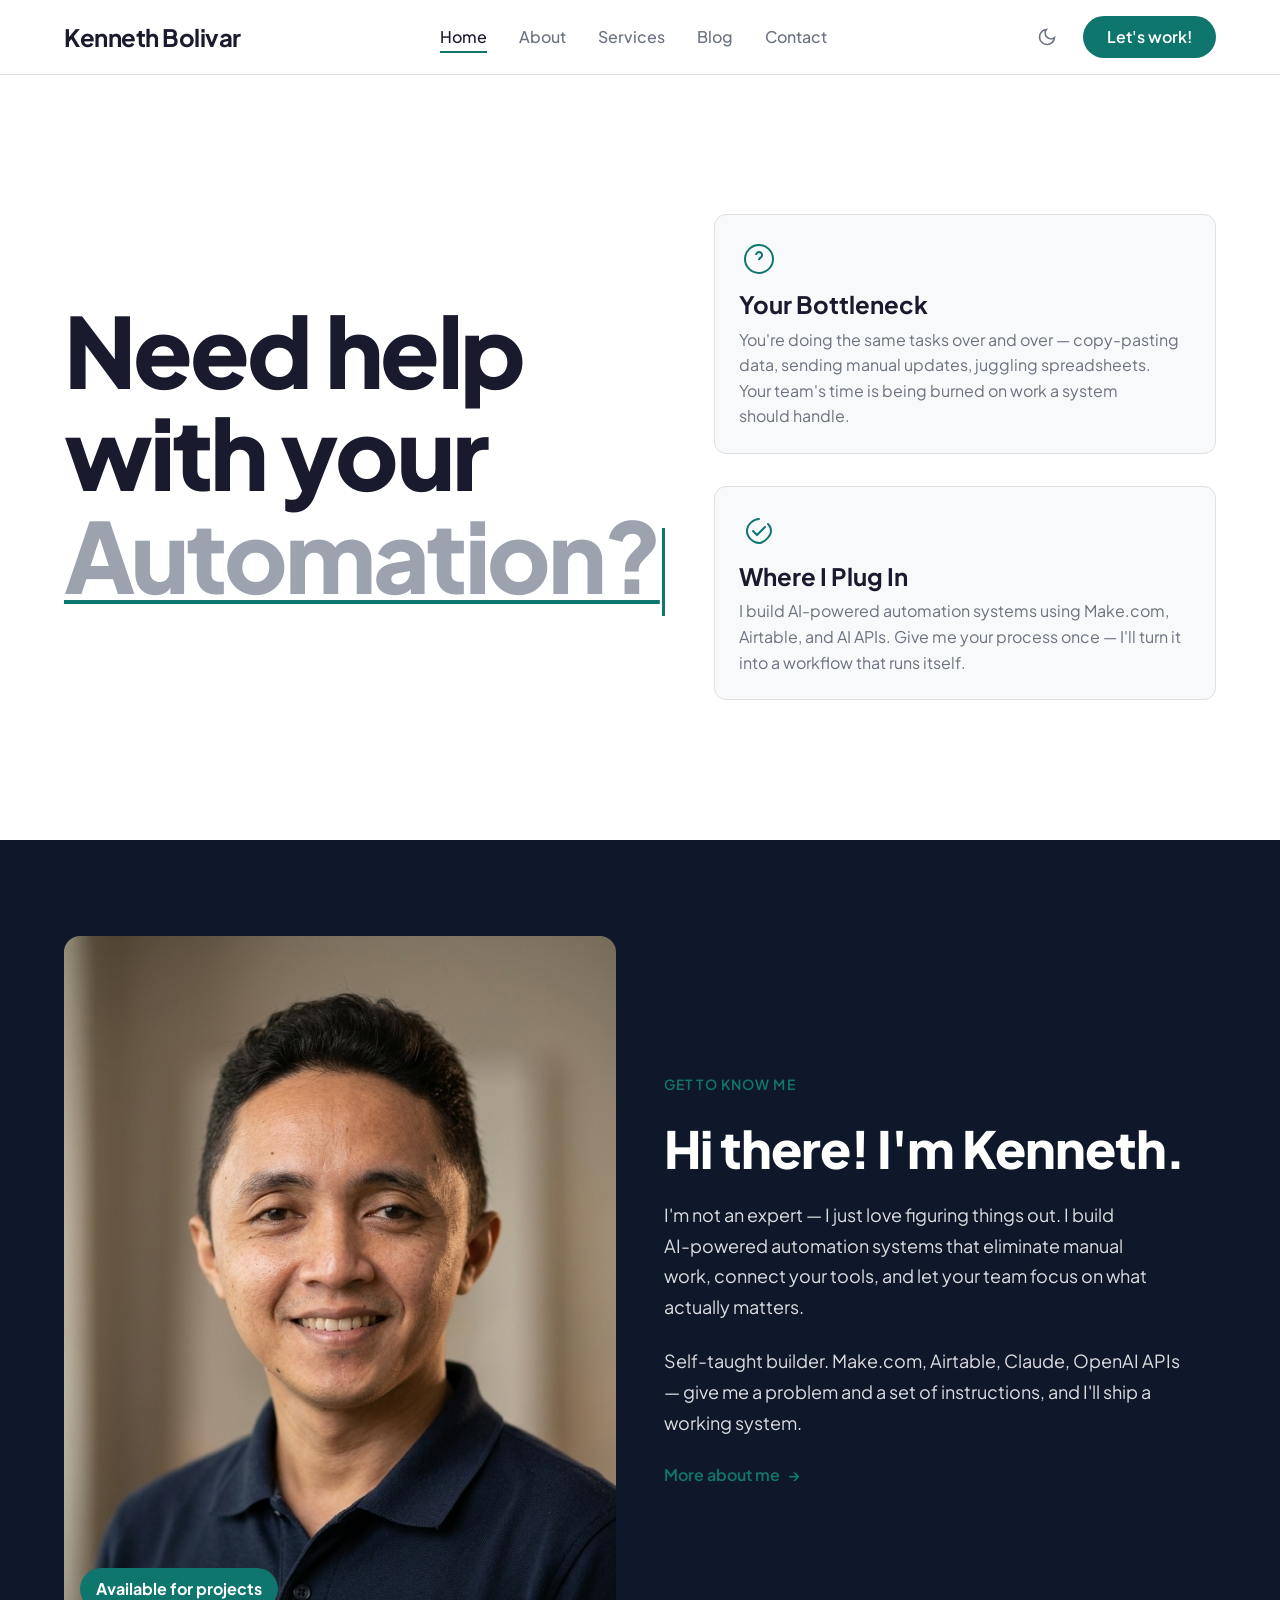
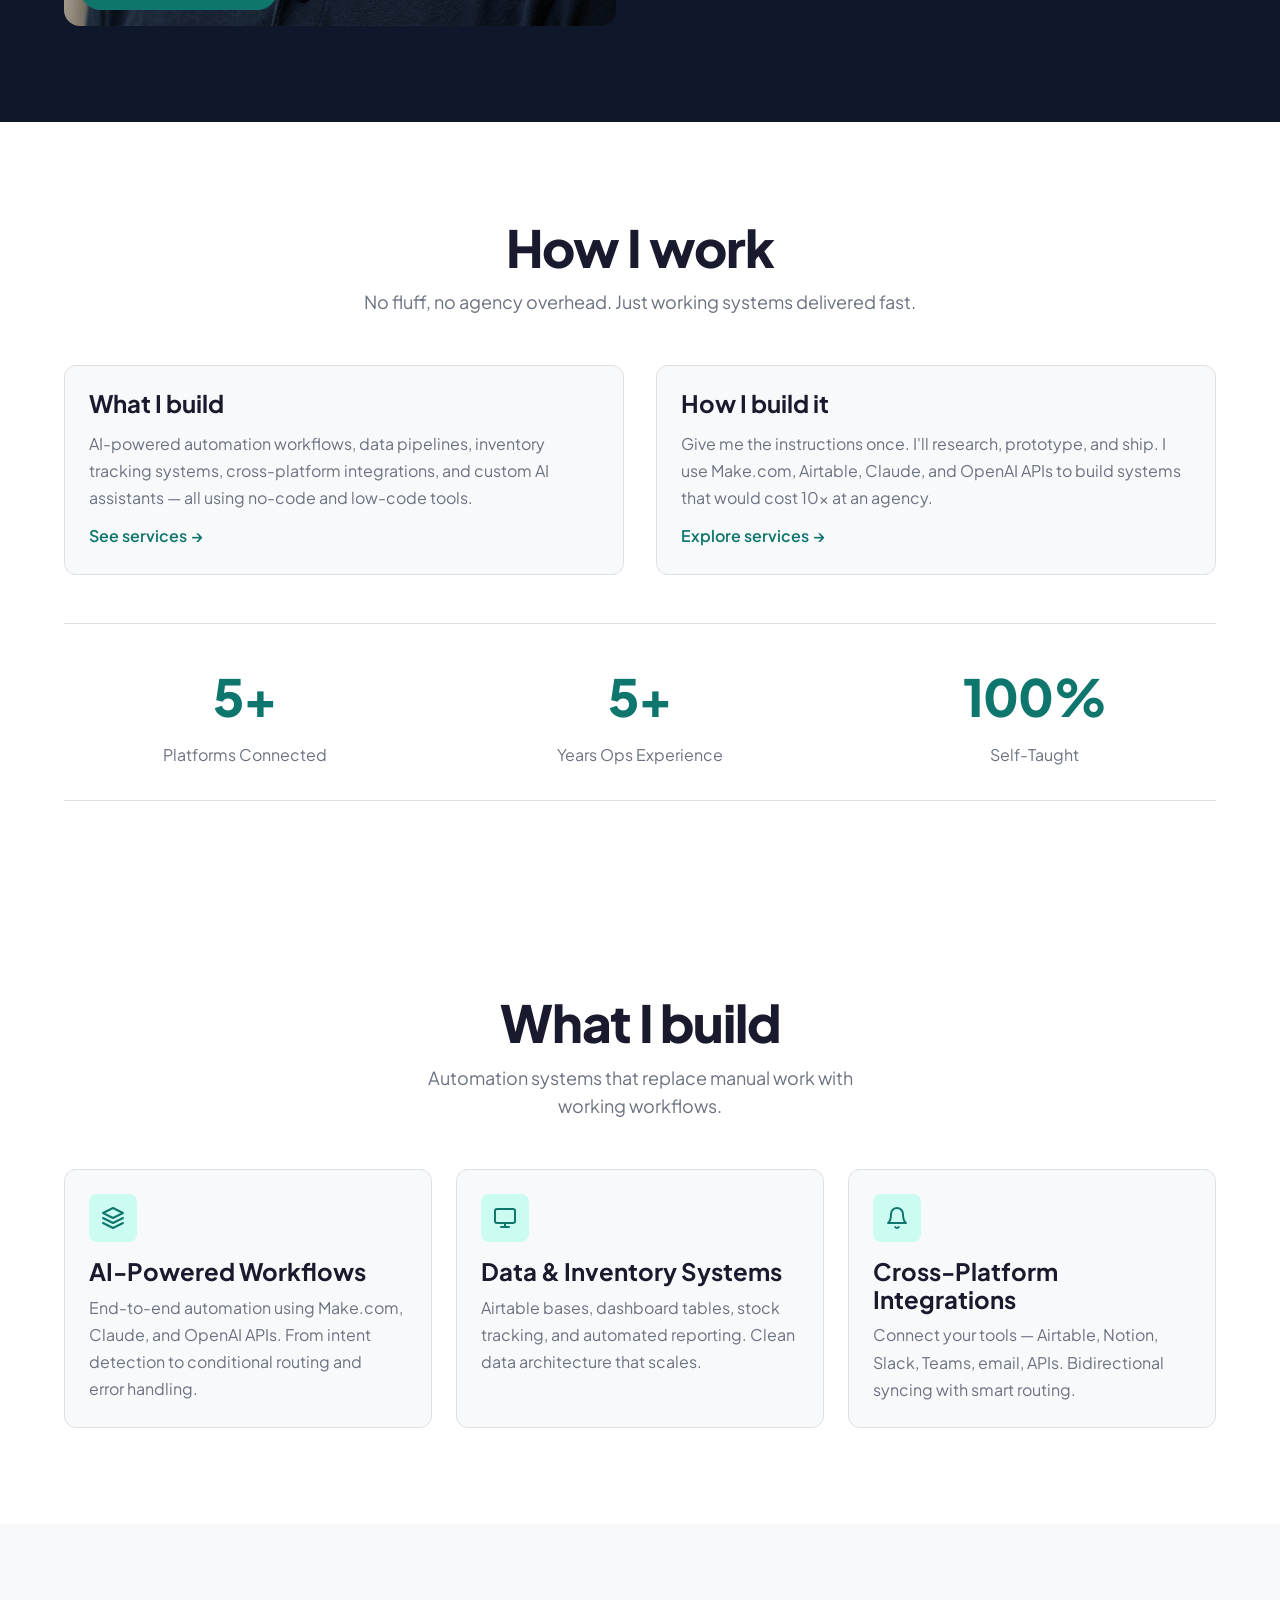
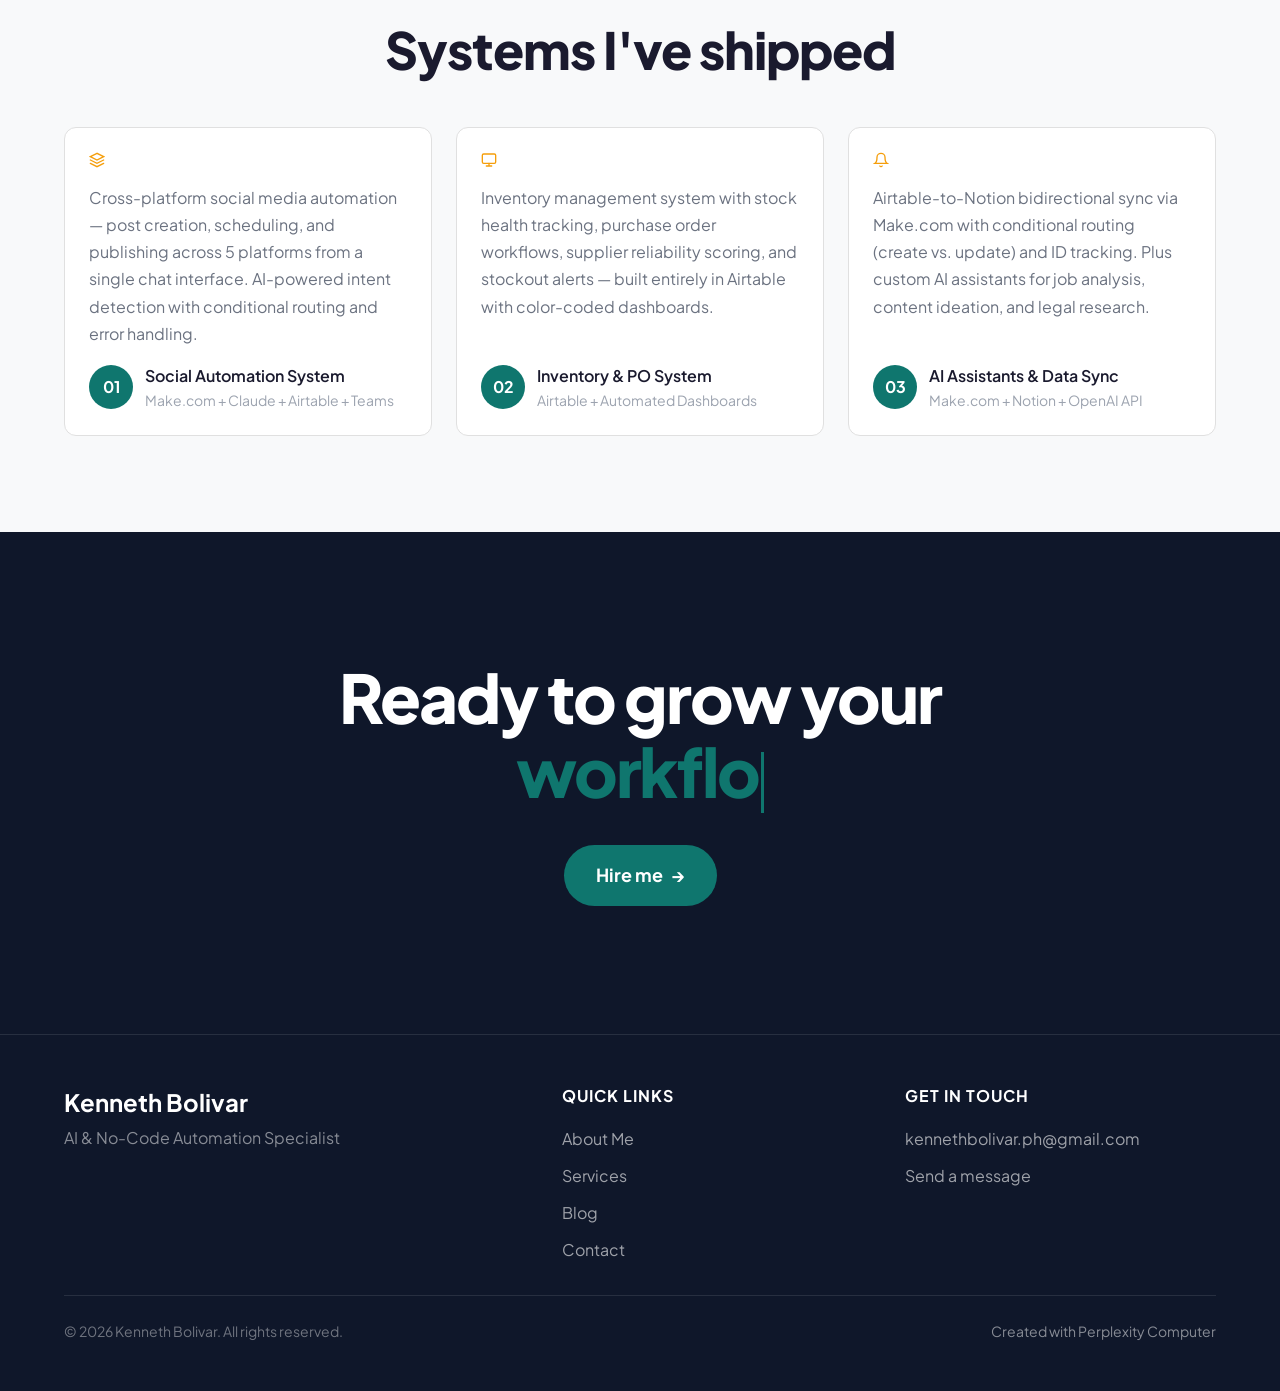
==== index.html @ 25c9d324 "Remove KB logo SVG from navigation" ====
<!DOCTYPE html>
<html lang="en">
<head>
<!--
   ______                            __
  / ____/___  ____ ___  ____  __  __/ /____  _____
 / /   / __ \/ __ `__ \/ __ \/ / / / __/ _ \/ ___/
/ /___/ /_/ / / / / / / /_/ / /_/ / /_/  __/ /
\____/\____/_/ /_/ /_/ .___/\__,_/\__/\___/_/
                    /_/
        Created with Perplexity Computer
        https://www.perplexity.ai/computer
-->
<meta name="generator" content="Perplexity Computer">
<meta name="author" content="Perplexity Computer">
<meta property="og:see_also" content="https://www.perplexity.ai/computer">
<link rel="author" href="https://www.perplexity.ai/computer">

<meta charset="UTF-8">
<meta name="viewport" content="width=device-width, initial-scale=1.0">
<title>Kenneth Bolivar — AI &amp; No-Code Automation Specialist</title>
<meta name="description" content="Kenneth Bolivar builds AI-powered automation systems using Make.com, Airtable, and AI APIs. Streamline operations, eliminate manual work, and scale smarter.">
<meta property="og:title" content="Kenneth Bolivar — AI & No-Code Automation Specialist">
<meta property="og:description" content="AI-powered workflows, no-code automation, and data systems that actually work.">

<link href="https://fonts.googleapis.com/css2?family=Plus+Jakarta+Sans:wght@300;400;500;600;700;800&display=swap" rel="stylesheet">
<link rel="stylesheet" href="./base.css">
<link rel="stylesheet" href="./style.css">

<script type="application/ld+json">
{
  "@context": "https://schema.org",
  "@type": "Person",
  "name": "Kenneth Bolivar",
  "jobTitle": "AI & No-Code Automation Specialist",
  "url": "https://kennethbolivar.cv",
  "email": "kennethbolivar.ph@gmail.com",
  "telephone": "+63-926-686-3613",
  "address": {
    "@type": "PostalAddress",
    "addressLocality": "Quezon City",
    "addressCountry": "PH"
  },
  "knowsAbout": ["Make.com", "Airtable", "AI Automation", "No-Code Automation", "OpenAI API", "Claude API", "Workflow Automation", "Data Systems"],
  "description": "Self-taught AI automation builder specializing in Make.com, Airtable, and AI API integrations. Builds production-ready workflow automation systems for businesses.",
  "sameAs": [
    "https://github.com/kennethbolivarph-stack"
  ]
}
</script>
</head>
<body>

<!-- ===== NAVIGATION ===== -->
<nav class="nav" id="nav">
  <div class="nav__inner">
    <a href="./index.html" class="nav__logo">
      <span class="nav__logo-text">Kenneth Bolivar</span>
    </a>
    <ul class="nav__links">
      <li><a href="./index.html" class="nav__link nav__link--active">Home</a></li>
      <li><a href="./about.html" class="nav__link">About</a></li>
      <li><a href="./services.html" class="nav__link">Services</a></li>
      <li><a href="./blog.html" class="nav__link">Blog</a></li>
      <li><a href="./contact.html" class="nav__link">Contact</a></li>
    </ul>
    <div class="nav__actions">
      <button class="theme-toggle" data-theme-toggle aria-label="Toggle dark mode">
        <svg width="20" height="20" viewBox="0 0 24 24" fill="none" stroke="currentColor" stroke-width="2"><path d="M21 12.79A9 9 0 1 1 11.21 3 7 7 0 0 0 21 12.79z"/></svg>
      </button>
      <a href="./contact.html" class="nav__cta">Let's work!</a>
    </div>
    <button class="nav__hamburger" id="hamburger" aria-label="Open menu">
      <span></span><span></span><span></span>
    </button>
  </div>
</nav>

<!-- Mobile Menu -->
<div class="nav__mobile-menu" id="mobileMenu">
  <a href="./index.html" onclick="closeMobile()">Home</a>
  <a href="./about.html" onclick="closeMobile()">About</a>
  <a href="./services.html" onclick="closeMobile()">Services</a>
  <a href="./blog.html" onclick="closeMobile()">Blog</a>
  <a href="./contact.html" onclick="closeMobile()">Contact</a>
  <a href="./contact.html" class="nav__cta" style="margin-top:1rem" onclick="closeMobile()">Let's work!</a>
</div>

<!-- ===== HERO ===== -->
<section class="hero">
  <div class="container">
    <div class="hero__grid">
      <div>
        <h1 class="hero__heading">
          <span class="sr-only">Kenneth Bolivar — AI & No-Code Automation Specialist</span>
          Need help with your
          <br>
          <span class="hero__typed-word" id="typedWord"></span><span class="hero__cursor"></span>
        </h1>
      </div>
      <div class="hero__right">
        <div class="hero__card">
          <svg class="hero__card-icon" viewBox="0 0 40 40" fill="none" stroke="currentColor" stroke-width="2">
            <circle cx="20" cy="20" r="14"/>
            <path d="M17 16a3 3 0 115.2 2.1c-.8.6-2.2 1.2-2.2 2.9M20 26h.01"/>
          </svg>
          <h3>Your Bottleneck</h3>
          <p>You're doing the same tasks over and over — copy-pasting data, sending manual updates, juggling spreadsheets. Your team's time is being burned on work a system should handle.</p>
        </div>
        <div class="hero__card">
          <svg class="hero__card-icon" viewBox="0 0 40 40" fill="none" stroke="currentColor" stroke-width="2">
            <path d="M20 8c-5 0-12 5-12 12s7 12 12 12 12-7 12-12c0-3-1-5-3-7" stroke-linecap="round"/>
            <path d="M14 20l4 4 8-8" stroke-linecap="round" stroke-linejoin="round"/>
          </svg>
          <h3>Where I Plug In</h3>
          <p>I build AI-powered automation systems using Make.com, Airtable, and AI APIs. Give me your process once — I'll turn it into a workflow that runs itself.</p>
        </div>
      </div>
    </div>
  </div>
</section>

<!-- ===== ABOUT INTRO ===== -->
<section class="about-intro">
  <div class="container">
    <div class="about-intro__grid">
      <div class="about-intro__image-wrapper">
        <img src="./assets/profile.jpg" alt="Kenneth Bolivar — AI Automation Specialist" class="about-intro__image" loading="lazy">
        <span class="about-intro__badge">Available for projects</span>
      </div>
      <div class="about-intro__content">
        <span class="about-intro__label">Get to know me</span>
        <h2 class="about-intro__heading">Hi there! I'm Kenneth.</h2>
        <p class="about-intro__text">
          I'm not an expert — I just love figuring things out. I build AI-powered automation systems that eliminate manual work, connect your tools, and let your team focus on what actually matters.
        </p>
        <p class="about-intro__text">
          Self-taught builder. Make.com, Airtable, Claude, OpenAI APIs — give me a problem and a set of instructions, and I'll ship a working system.
        </p>
        <a href="./about.html" class="about-intro__link">
          More about me <span aria-hidden="true">→</span>
        </a>
      </div>
    </div>
  </div>
</section>

<!-- ===== STATS ===== -->
<section class="stats">
  <div class="container">
    <div class="stats__header fade-in">
      <h2 class="stats__heading">How I work</h2>
      <p class="stats__subtext">No fluff, no agency overhead. Just working systems delivered fast.</p>
    </div>

    <div class="stats__grid fade-in">
      <div class="stats__info-card">
        <h3>What I build</h3>
        <p>AI-powered automation workflows, data pipelines, inventory tracking systems, cross-platform integrations, and custom AI assistants — all using no-code and low-code tools.</p>
        <a href="./services.html">See services <span aria-hidden="true">→</span></a>
      </div>
      <div class="stats__info-card">
        <h3>How I build it</h3>
        <p>Give me the instructions once. I'll research, prototype, and ship. I use Make.com, Airtable, Claude, and OpenAI APIs to build systems that would cost 10x at an agency.</p>
        <a href="./services.html">Explore services <span aria-hidden="true">→</span></a>
      </div>
    </div>

    <div class="stats__counters fade-in">
      <div>
        <div class="stats__counter-number" data-count="5" data-suffix="+">0</div>
        <div class="stats__counter-label">Platforms Connected</div>
      </div>
      <div>
        <div class="stats__counter-number" data-count="5" data-suffix="+">0</div>
        <div class="stats__counter-label">Years Ops Experience</div>
      </div>
      <div>
        <div class="stats__counter-number" data-count="100" data-suffix="%">0</div>
        <div class="stats__counter-label">Self-Taught</div>
      </div>
    </div>
  </div>
</section>

<!-- ===== SERVICES PREVIEW ===== -->
<section class="services-preview">
  <div class="container">
    <h2 class="services-preview__heading fade-in">What I build</h2>
    <p class="services-preview__subtext fade-in">Automation systems that replace manual work with working workflows.</p>
    <div class="services-preview__grid">
      <div class="service-card fade-in">
        <div class="service-card__icon">
          <svg width="24" height="24" viewBox="0 0 24 24" fill="none" stroke="currentColor" stroke-width="2" stroke-linecap="round" stroke-linejoin="round"><path d="M12 2L2 7l10 5 10-5-10-5z"/><path d="M2 17l10 5 10-5"/><path d="M2 12l10 5 10-5"/></svg>
        </div>
        <h3>AI-Powered Workflows</h3>
        <p>End-to-end automation using Make.com, Claude, and OpenAI APIs. From intent detection to conditional routing and error handling.</p>
      </div>
      <div class="service-card fade-in">
        <div class="service-card__icon">
          <svg width="24" height="24" viewBox="0 0 24 24" fill="none" stroke="currentColor" stroke-width="2" stroke-linecap="round" stroke-linejoin="round"><rect x="2" y="3" width="20" height="14" rx="2"/><path d="M8 21h8M12 17v4"/></svg>
        </div>
        <h3>Data &amp; Inventory Systems</h3>
        <p>Airtable bases, dashboard tables, stock tracking, and automated reporting. Clean data architecture that scales.</p>
      </div>
      <div class="service-card fade-in">
        <div class="service-card__icon">
          <svg width="24" height="24" viewBox="0 0 24 24" fill="none" stroke="currentColor" stroke-width="2" stroke-linecap="round" stroke-linejoin="round"><path d="M18 8A6 6 0 006 8c0 7-3 9-3 9h18s-3-2-3-9"/><path d="M13.73 21a2 2 0 01-3.46 0"/></svg>
        </div>
        <h3>Cross-Platform Integrations</h3>
        <p>Connect your tools — Airtable, Notion, Slack, Teams, email, APIs. Bidirectional syncing with smart routing.</p>
      </div>
    </div>
  </div>
</section>

<!-- ===== WHAT I'VE BUILT ===== -->
<section class="testimonials">
  <div class="container">
    <h2 class="testimonials__heading fade-in">Systems I've shipped</h2>
    <div class="testimonials__grid">
      <div class="testimonial-card fade-in">
        <div class="testimonial-card__stars">
          <svg width="16" height="16" viewBox="0 0 24 24" fill="none" stroke="currentColor" stroke-width="2" stroke-linecap="round"><path d="M12 2L2 7l10 5 10-5-10-5z"/><path d="M2 17l10 5 10-5"/><path d="M2 12l10 5 10-5"/></svg>
        </div>
        <p class="testimonial-card__text">Cross-platform social media automation — post creation, scheduling, and publishing across 5 platforms from a single chat interface. AI-powered intent detection with conditional routing and error handling.</p>
        <div class="testimonial-card__author">
          <div class="testimonial-card__avatar" style="background:var(--color-primary);color:#fff">01</div>
          <div>
            <div class="testimonial-card__name">Social Automation System</div>
            <div class="testimonial-card__role">Make.com + Claude + Airtable + Teams</div>
          </div>
        </div>
      </div>
      <div class="testimonial-card fade-in">
        <div class="testimonial-card__stars">
          <svg width="16" height="16" viewBox="0 0 24 24" fill="none" stroke="currentColor" stroke-width="2" stroke-linecap="round"><rect x="2" y="3" width="20" height="14" rx="2"/><path d="M8 21h8M12 17v4"/></svg>
        </div>
        <p class="testimonial-card__text">Inventory management system with stock health tracking, purchase order workflows, supplier reliability scoring, and stockout alerts — built entirely in Airtable with color-coded dashboards.</p>
        <div class="testimonial-card__author">
          <div class="testimonial-card__avatar" style="background:var(--color-primary);color:#fff">02</div>
          <div>
            <div class="testimonial-card__name">Inventory &amp; PO System</div>
            <div class="testimonial-card__role">Airtable + Automated Dashboards</div>
          </div>
        </div>
      </div>
      <div class="testimonial-card fade-in">
        <div class="testimonial-card__stars">
          <svg width="16" height="16" viewBox="0 0 24 24" fill="none" stroke="currentColor" stroke-width="2" stroke-linecap="round"><path d="M18 8A6 6 0 006 8c0 7-3 9-3 9h18s-3-2-3-9"/><path d="M13.73 21a2 2 0 01-3.46 0"/></svg>
        </div>
        <p class="testimonial-card__text">Airtable-to-Notion bidirectional sync via Make.com with conditional routing (create vs. update) and ID tracking. Plus custom AI assistants for job analysis, content ideation, and legal research.</p>
        <div class="testimonial-card__author">
          <div class="testimonial-card__avatar" style="background:var(--color-primary);color:#fff">03</div>
          <div>
            <div class="testimonial-card__name">AI Assistants &amp; Data Sync</div>
            <div class="testimonial-card__role">Make.com + Notion + OpenAI API</div>
          </div>
        </div>
      </div>
    </div>
  </div>
</section>

<!-- ===== PRE-FOOTER CTA ===== -->
<section class="cta">
  <div class="container">
    <h2 class="cta__heading fade-in">
      Ready to grow your<br>
      <span class="cta__typed-word" id="ctaTypedWord"></span><span class="hero__cursor"></span>
    </h2>
    <a href="./contact.html" class="cta__btn">
      Hire me <span aria-hidden="true">→</span>
    </a>
  </div>
</section>

<!-- ===== FOOTER ===== -->
<footer class="footer">
  <div class="container">
    <div class="footer__grid">
      <div>
        <div class="footer__brand-name">Kenneth Bolivar</div>
        <div class="footer__brand-tagline">AI &amp; No-Code Automation Specialist</div>
      </div>
      <div>
        <div class="footer__heading">Quick Links</div>
        <ul class="footer__links">
          <li><a href="./about.html">About Me</a></li>
          <li><a href="./services.html">Services</a></li>
          <li><a href="./blog.html">Blog</a></li>
          <li><a href="./contact.html">Contact</a></li>
        </ul>
      </div>
      <div>
        <div class="footer__heading">Get In Touch</div>
        <ul class="footer__links">
          <li><a href="mailto:kennethbolivar.ph@gmail.com">kennethbolivar.ph@gmail.com</a></li>
          <li><a href="./contact.html">Send a message</a></li>
        </ul>
      </div>
    </div>
    <div class="footer__bottom">
      <span>&copy; 2026 Kenneth Bolivar. All rights reserved.</span>
      <a href="https://www.perplexity.ai/computer" target="_blank" rel="noopener noreferrer">Created with Perplexity Computer</a>
    </div>
  </div>
</footer>

<script src="./app.js"></script>
</body>
</html>
---- base.css ----
/* base.css */
*, *::before, *::after { box-sizing: border-box; margin: 0; padding: 0; }

html {
  -moz-text-size-adjust: none;
  -webkit-text-size-adjust: none;
  text-size-adjust: none;
  -webkit-font-smoothing: antialiased;
  -moz-osx-font-smoothing: grayscale;
  text-rendering: optimizeLegibility;
  scroll-behavior: smooth;
  hanging-punctuation: first last;
  scroll-padding-top: var(--space-16);
}

body {
  min-height: 100dvh;
  line-height: 1.6;
  font-family: var(--font-body, sans-serif);
  font-size: var(--text-base);
  color: var(--color-text);
  background-color: var(--color-bg);
}

img, picture, video, canvas, svg { display: block; max-width: 100%; height: auto; }
ul[role="list"], ol[role="list"] { list-style: none; }
input, button, textarea, select { font: inherit; color: inherit; }

h1, h2, h3, h4, h5, h6 { text-wrap: balance; line-height: 1.15; }
p, li, figcaption { text-wrap: pretty; max-width: 72ch; }

::selection {
  background: oklch(from var(--color-primary) l c h / 0.25);
  color: var(--color-text);
}

:focus-visible {
  outline: 2px solid var(--color-primary);
  outline-offset: 3px;
  border-radius: var(--radius-sm);
}

@media (prefers-reduced-motion: reduce) {
  *, *::before, *::after {
    animation-duration: 0.01ms !important;
    animation-iteration-count: 1 !important;
    transition-duration: 0.01ms !important;
    scroll-behavior: auto !important;
  }
}

button { cursor: pointer; background: none; border: none; }
table { border-collapse: collapse; width: 100%; }

a, button, [role="button"], [role="link"], input, textarea, select {
  transition: color var(--transition-interactive),
              background var(--transition-interactive),
              border-color var(--transition-interactive),
              box-shadow var(--transition-interactive);
}

.sr-only {
  position: absolute; width: 1px; height: 1px; padding: 0; margin: -1px;
  overflow: hidden; clip: rect(0, 0, 0, 0); white-space: nowrap; border-width: 0;
}
---- style.css ----
/* ===== DESIGN TOKENS ===== */
:root {
  /* Type Scale */
  --text-xs:   clamp(0.75rem,  0.7rem  + 0.25vw, 0.875rem);
  --text-sm:   clamp(0.875rem, 0.8rem  + 0.35vw, 1rem);
  --text-base: clamp(1rem,     0.95rem + 0.25vw, 1.125rem);
  --text-lg:   clamp(1.125rem, 1rem    + 0.75vw, 1.5rem);
  --text-xl:   clamp(1.5rem,   1.2rem  + 1.25vw, 2.25rem);
  --text-2xl:  clamp(2rem,     1.2rem  + 2.5vw,  3.5rem);
  --text-3xl:  clamp(2.5rem,   1rem    + 4vw,    5rem);
  --text-hero: clamp(3rem,     0.5rem  + 7vw,    8rem);

  /* Spacing */
  --space-1:  0.25rem;
  --space-2:  0.5rem;
  --space-3:  0.75rem;
  --space-4:  1rem;
  --space-5:  1.25rem;
  --space-6:  1.5rem;
  --space-8:  2rem;
  --space-10: 2.5rem;
  --space-12: 3rem;
  --space-16: 4rem;
  --space-20: 5rem;
  --space-24: 6rem;
  --space-32: 8rem;

  /* Fonts */
  --font-display: 'Plus Jakarta Sans', 'Inter', sans-serif;
  --font-body: 'Plus Jakarta Sans', 'Inter', sans-serif;

  /* Radius */
  --radius-sm: 0.375rem;
  --radius-md: 0.5rem;
  --radius-lg: 0.75rem;
  --radius-xl: 1rem;
  --radius-full: 9999px;

  /* Transitions */
  --transition-interactive: 180ms cubic-bezier(0.16, 1, 0.3, 1);
  --ease-out: cubic-bezier(0.16, 1, 0.3, 1);
  --ease-in: cubic-bezier(0.4, 0, 1, 1);

  /* Shadows */
  --shadow-sm: 0 1px 2px rgba(0,0,0,0.06);
  --shadow-md: 0 4px 12px rgba(0,0,0,0.08);
  --shadow-lg: 0 12px 32px rgba(0,0,0,0.12);

  /* Content Widths */
  --content-narrow: 640px;
  --content-default: 960px;
  --content-wide: 1200px;
}

/* ===== LIGHT MODE (Default) ===== */
:root, [data-theme="light"] {
  --color-bg: #ffffff;
  --color-surface: #f8f9fa;
  --color-surface-2: #f1f3f5;
  --color-border: #e0e0e0;
  --color-text: #1a1a2e;
  --color-text-muted: #6b7280;
  --color-text-faint: #9ca3af;
  --color-text-inverse: #ffffff;
  --color-primary: #0f766e;
  --color-primary-hover: #0d5e58;
  --color-primary-light: #ccfbf1;
  --color-accent: #2563eb;
  --color-accent-hover: #1d4ed8;
  --color-dark: #0f172a;
  --color-dark-surface: #1e293b;
}

/* ===== DARK MODE ===== */
[data-theme="dark"] {
  --color-bg: #0f172a;
  --color-surface: #1e293b;
  --color-surface-2: #334155;
  --color-border: #475569;
  --color-text: #e2e8f0;
  --color-text-muted: #94a3b8;
  --color-text-faint: #64748b;
  --color-text-inverse: #0f172a;
  --color-primary: #2dd4bf;
  --color-primary-hover: #14b8a6;
  --color-primary-light: #134e4a;
  --color-accent: #60a5fa;
  --color-accent-hover: #3b82f6;
  --color-dark: #020617;
  --color-dark-surface: #0f172a;
  --shadow-sm: 0 1px 2px rgba(0,0,0,0.3);
  --shadow-md: 0 4px 12px rgba(0,0,0,0.4);
  --shadow-lg: 0 12px 32px rgba(0,0,0,0.5);
}

@media (prefers-color-scheme: dark) {
  :root:not([data-theme]) {
    --color-bg: #0f172a;
    --color-surface: #1e293b;
    --color-surface-2: #334155;
    --color-border: #475569;
    --color-text: #e2e8f0;
    --color-text-muted: #94a3b8;
    --color-text-faint: #64748b;
    --color-text-inverse: #0f172a;
    --color-primary: #2dd4bf;
    --color-primary-hover: #14b8a6;
    --color-primary-light: #134e4a;
    --color-accent: #60a5fa;
    --color-accent-hover: #3b82f6;
    --color-dark: #020617;
    --color-dark-surface: #0f172a;
    --shadow-sm: 0 1px 2px rgba(0,0,0,0.3);
    --shadow-md: 0 4px 12px rgba(0,0,0,0.4);
    --shadow-lg: 0 12px 32px rgba(0,0,0,0.5);
  }
}

/* ===== GLOBAL STYLES ===== */
body {
  font-family: var(--font-body);
  overflow-x: hidden;
}

a {
  color: var(--color-primary);
  text-decoration: none;
}
a:hover {
  color: var(--color-primary-hover);
}

.container {
  width: 100%;
  max-width: var(--content-wide);
  margin-inline: auto;
  padding-inline: var(--space-6);
}

/* ===== NAVIGATION ===== */
.nav {
  position: sticky;
  top: 0;
  z-index: 100;
  background: var(--color-bg);
  border-bottom: 1px solid var(--color-border);
  backdrop-filter: blur(12px);
  transition: box-shadow 0.3s ease;
}
.nav--scrolled {
  box-shadow: var(--shadow-md);
}
.nav__inner {
  display: flex;
  align-items: center;
  justify-content: space-between;
  padding-block: var(--space-4);
  max-width: var(--content-wide);
  margin-inline: auto;
  padding-inline: var(--space-6);
}
.nav__logo {
  display: flex;
  align-items: center;
  gap: var(--space-3);
  text-decoration: none;
  color: var(--color-text);
}
.nav__logo-icon {
  width: 36px;
  height: 36px;
}
.nav__logo-text {
  font-size: var(--text-lg);
  font-weight: 700;
  letter-spacing: -0.02em;
}
.nav__links {
  display: flex;
  align-items: center;
  gap: var(--space-8);
  list-style: none;
}
.nav__link {
  font-size: var(--text-sm);
  font-weight: 500;
  color: var(--color-text-muted);
  text-decoration: none;
  position: relative;
  padding-block: var(--space-1);
}
.nav__link:hover,
.nav__link--active {
  color: var(--color-text);
}
.nav__link::after {
  content: '';
  position: absolute;
  bottom: -2px;
  left: 0;
  width: 0;
  height: 2px;
  background: var(--color-primary);
  transition: width var(--transition-interactive);
}
.nav__link:hover::after,
.nav__link--active::after {
  width: 100%;
}
.nav__actions {
  display: flex;
  align-items: center;
  gap: var(--space-4);
}
.nav__cta {
  display: inline-flex;
  align-items: center;
  gap: var(--space-2);
  padding: var(--space-2) var(--space-6);
  background: var(--color-primary);
  color: var(--color-text-inverse);
  font-size: var(--text-sm);
  font-weight: 600;
  border-radius: var(--radius-full);
  text-decoration: none;
  transition: background var(--transition-interactive), transform var(--transition-interactive);
}
.nav__cta:hover {
  background: var(--color-primary-hover);
  color: var(--color-text-inverse);
  transform: translateY(-1px);
}
.nav__cta:active {
  transform: translateY(0);
}

/* Theme toggle */
.theme-toggle {
  display: flex;
  align-items: center;
  justify-content: center;
  width: 40px;
  height: 40px;
  border-radius: var(--radius-full);
  color: var(--color-text-muted);
  transition: color var(--transition-interactive), background var(--transition-interactive);
}
.theme-toggle:hover {
  color: var(--color-text);
  background: var(--color-surface);
}

/* Mobile hamburger */
.nav__hamburger {
  display: none;
  flex-direction: column;
  gap: 5px;
  width: 28px;
  padding: var(--space-1);
}
.nav__hamburger span {
  display: block;
  width: 100%;
  height: 2px;
  background: var(--color-text);
  border-radius: 2px;
  transition: transform 0.3s ease, opacity 0.3s ease;
}
.nav__hamburger.active span:nth-child(1) {
  transform: rotate(45deg) translate(5px, 5px);
}
.nav__hamburger.active span:nth-child(2) {
  opacity: 0;
}
.nav__hamburger.active span:nth-child(3) {
  transform: rotate(-45deg) translate(5px, -5px);
}

/* Mobile nav */
.nav__mobile-menu {
  display: none;
  position: fixed;
  top: 0;
  left: 0;
  right: 0;
  bottom: 0;
  background: var(--color-bg);
  z-index: 99;
  padding-top: 80px;
  flex-direction: column;
  align-items: center;
  justify-content: center;
  gap: var(--space-8);
}
.nav__mobile-menu.active {
  display: flex;
}
.nav__mobile-menu a {
  font-size: var(--text-xl);
  font-weight: 600;
  color: var(--color-text);
  text-decoration: none;
}

@media (max-width: 768px) {
  .nav__links, .nav__cta {
    display: none;
  }
  .nav__hamburger {
    display: flex;
  }
}

/* ===== HERO SECTION ===== */
.hero {
  padding-block: clamp(var(--space-16), 10vw, var(--space-32));
  min-height: 85vh;
  display: flex;
  align-items: center;
}
.hero__grid {
  display: grid;
  grid-template-columns: 1.2fr 1fr;
  gap: var(--space-12);
  align-items: center;
}
.hero__heading {
  font-family: var(--font-display);
  font-size: var(--text-hero);
  font-weight: 800;
  line-height: 1.05;
  letter-spacing: -0.03em;
  color: var(--color-text);
}
.hero__typed-word {
  color: var(--color-text-faint);
  position: relative;
  display: inline-block;
  text-decoration-line: underline;
  text-decoration-color: var(--color-primary);
  text-decoration-thickness: 4px;
  text-underline-offset: 6px;
}
.hero__cursor {
  display: inline-block;
  width: 3px;
  height: 0.9em;
  background: var(--color-primary);
  margin-left: 2px;
  vertical-align: text-bottom;
  animation: blink 1s step-end infinite;
}
@keyframes blink {
  0%, 100% { opacity: 1; }
  50% { opacity: 0; }
}

.hero__right {
  display: flex;
  flex-direction: column;
  gap: var(--space-8);
}
.hero__card {
  padding: var(--space-6);
  background: var(--color-surface);
  border-radius: var(--radius-lg);
  border: 1px solid var(--color-border);
}
.hero__card-icon {
  width: 40px;
  height: 40px;
  margin-bottom: var(--space-3);
  color: var(--color-primary);
}
.hero__card h3 {
  font-size: var(--text-lg);
  font-weight: 700;
  margin-bottom: var(--space-2);
  color: var(--color-text);
}
.hero__card p {
  font-size: var(--text-sm);
  color: var(--color-text-muted);
  line-height: 1.6;
}

@media (max-width: 768px) {
  .hero {
    min-height: auto;
    padding-block: var(--space-12);
  }
  .hero__grid {
    grid-template-columns: 1fr;
    gap: var(--space-8);
  }
  .hero__heading {
    font-size: var(--text-2xl);
  }
}

/* ===== ABOUT INTRO SECTION ===== */
.about-intro {
  position: relative;
  padding-block: clamp(var(--space-12), 8vw, var(--space-24));
  background: var(--color-dark);
  color: var(--color-text-inverse);
  overflow: hidden;
}
[data-theme="dark"] .about-intro {
  background: var(--color-surface);
  color: var(--color-text);
}
.about-intro__grid {
  display: grid;
  grid-template-columns: 1fr 1fr;
  gap: var(--space-12);
  align-items: center;
}
.about-intro__image-wrapper {
  position: relative;
  border-radius: var(--radius-xl);
  overflow: hidden;
  aspect-ratio: 4 / 5;
}
.about-intro__image {
  width: 100%;
  height: 100%;
  object-fit: cover;
}
.about-intro__badge {
  position: absolute;
  bottom: var(--space-4);
  left: var(--space-4);
  background: var(--color-primary);
  color: #fff;
  padding: var(--space-2) var(--space-4);
  border-radius: var(--radius-full);
  font-size: var(--text-sm);
  font-weight: 700;
}
.about-intro__content {
  display: flex;
  flex-direction: column;
  gap: var(--space-6);
}
.about-intro__label {
  font-size: var(--text-xs);
  font-weight: 600;
  text-transform: uppercase;
  letter-spacing: 0.08em;
  color: var(--color-primary);
}
[data-theme="dark"] .about-intro__label {
  color: var(--color-primary);
}
.about-intro__heading {
  font-family: var(--font-display);
  font-size: var(--text-2xl);
  font-weight: 800;
  letter-spacing: -0.02em;
  line-height: 1.1;
}
.about-intro__text {
  font-size: var(--text-base);
  line-height: 1.7;
  opacity: 0.85;
}
.about-intro__link {
  display: inline-flex;
  align-items: center;
  gap: var(--space-2);
  color: var(--color-primary);
  font-weight: 600;
  font-size: var(--text-sm);
}
[data-theme="dark"] .about-intro__link {
  color: var(--color-primary);
}
.about-intro__link:hover {
  gap: var(--space-3);
}

@media (max-width: 768px) {
  .about-intro__grid {
    grid-template-columns: 1fr;
    gap: var(--space-8);
  }
  .about-intro__image-wrapper {
    max-height: 400px;
  }
}

/* ===== STATS SECTION ===== */
.stats {
  padding-block: clamp(var(--space-12), 8vw, var(--space-24));
}
.stats__header {
  text-align: center;
  margin-bottom: var(--space-12);
}
.stats__heading {
  font-family: var(--font-display);
  font-size: var(--text-2xl);
  font-weight: 800;
  letter-spacing: -0.02em;
  color: var(--color-text);
}
.stats__subtext {
  margin-top: var(--space-3);
  font-size: var(--text-base);
  color: var(--color-text-muted);
  max-width: 560px;
  margin-inline: auto;
}
.stats__grid {
  display: grid;
  grid-template-columns: repeat(2, 1fr);
  gap: var(--space-8);
  margin-bottom: var(--space-12);
}
.stats__info-card {
  padding: var(--space-6);
  background: var(--color-surface);
  border: 1px solid var(--color-border);
  border-radius: var(--radius-lg);
}
.stats__info-card h3 {
  font-size: var(--text-lg);
  font-weight: 700;
  margin-bottom: var(--space-3);
  color: var(--color-text);
}
.stats__info-card p {
  font-size: var(--text-sm);
  color: var(--color-text-muted);
  line-height: 1.7;
}
.stats__info-card a {
  display: inline-flex;
  align-items: center;
  gap: var(--space-1);
  margin-top: var(--space-3);
  font-size: var(--text-sm);
  font-weight: 600;
  color: var(--color-primary);
}

.stats__counters {
  display: grid;
  grid-template-columns: repeat(3, 1fr);
  gap: var(--space-8);
  text-align: center;
  padding-block: var(--space-8);
  border-top: 1px solid var(--color-border);
  border-bottom: 1px solid var(--color-border);
}
.stats__counter-number {
  font-family: var(--font-display);
  font-size: var(--text-2xl);
  font-weight: 800;
  color: var(--color-primary);
  letter-spacing: -0.02em;
}
.stats__counter-label {
  font-size: var(--text-sm);
  color: var(--color-text-muted);
  margin-top: var(--space-1);
}

@media (max-width: 768px) {
  .stats__grid {
    grid-template-columns: 1fr;
  }
  .stats__counters {
    grid-template-columns: 1fr;
    gap: var(--space-6);
  }
}

/* ===== TESTIMONIALS ===== */
.testimonials {
  padding-block: clamp(var(--space-12), 8vw, var(--space-24));
  background: var(--color-surface);
}
.testimonials__heading {
  font-family: var(--font-display);
  font-size: var(--text-2xl);
  font-weight: 800;
  letter-spacing: -0.02em;
  text-align: center;
  color: var(--color-text);
  margin-bottom: var(--space-12);
}
.testimonials__grid {
  display: grid;
  grid-template-columns: repeat(3, 1fr);
  gap: var(--space-6);
}
.testimonial-card {
  background: var(--color-bg);
  border: 1px solid var(--color-border);
  border-radius: var(--radius-lg);
  padding: var(--space-6);
  display: flex;
  flex-direction: column;
  gap: var(--space-4);
}
.testimonial-card__stars {
  display: flex;
  gap: 2px;
  color: #f59e0b;
}
.testimonial-card__text {
  font-size: var(--text-sm);
  color: var(--color-text-muted);
  line-height: 1.7;
  flex: 1;
}
.testimonial-card__author {
  display: flex;
  align-items: center;
  gap: var(--space-3);
}
.testimonial-card__avatar {
  width: 44px;
  height: 44px;
  border-radius: var(--radius-full);
  background: var(--color-primary-light);
  display: flex;
  align-items: center;
  justify-content: center;
  font-weight: 700;
  font-size: var(--text-sm);
  color: var(--color-primary);
}
.testimonial-card__name {
  font-size: var(--text-sm);
  font-weight: 600;
  color: var(--color-text);
}
.testimonial-card__role {
  font-size: var(--text-xs);
  color: var(--color-text-faint);
}

@media (max-width: 768px) {
  .testimonials__grid {
    grid-template-columns: 1fr;
  }
}

/* ===== SERVICES PREVIEW ===== */
.services-preview {
  padding-block: clamp(var(--space-12), 8vw, var(--space-24));
}
.services-preview__heading {
  font-family: var(--font-display);
  font-size: var(--text-2xl);
  font-weight: 800;
  letter-spacing: -0.02em;
  text-align: center;
  color: var(--color-text);
  margin-bottom: var(--space-3);
}
.services-preview__subtext {
  text-align: center;
  color: var(--color-text-muted);
  font-size: var(--text-base);
  margin-bottom: var(--space-12);
  max-width: 560px;
  margin-inline: auto;
}
.services-preview__grid {
  display: grid;
  grid-template-columns: repeat(3, 1fr);
  gap: var(--space-6);
}
.service-card {
  background: var(--color-surface);
  border: 1px solid var(--color-border);
  border-radius: var(--radius-lg);
  padding: var(--space-6);
  transition: transform var(--transition-interactive), box-shadow var(--transition-interactive);
}
.service-card:hover {
  transform: translateY(-4px);
  box-shadow: var(--shadow-lg);
}
.service-card__icon {
  width: 48px;
  height: 48px;
  border-radius: var(--radius-md);
  background: var(--color-primary-light);
  display: flex;
  align-items: center;
  justify-content: center;
  color: var(--color-primary);
  margin-bottom: var(--space-4);
}
.service-card h3 {
  font-size: var(--text-lg);
  font-weight: 700;
  margin-bottom: var(--space-2);
  color: var(--color-text);
}
.service-card p {
  font-size: var(--text-sm);
  color: var(--color-text-muted);
  line-height: 1.7;
}

@media (max-width: 768px) {
  .services-preview__grid {
    grid-template-columns: 1fr;
  }
}

/* ===== CTA SECTION ===== */
.cta {
  padding-block: clamp(var(--space-16), 10vw, var(--space-32));
  background: var(--color-dark);
  color: #fff;
  text-align: center;
}
[data-theme="dark"] .cta {
  background: var(--color-surface-2);
}
.cta__heading {
  font-family: var(--font-display);
  font-size: var(--text-3xl);
  font-weight: 800;
  letter-spacing: -0.03em;
  line-height: 1.1;
  margin-bottom: var(--space-8);
}
.cta__typed-word {
  color: var(--color-primary);
}
[data-theme="dark"] .cta__typed-word {
  color: var(--color-primary);
}
.cta__btn {
  display: inline-flex;
  align-items: center;
  gap: var(--space-2);
  padding: var(--space-4) var(--space-8);
  background: var(--color-primary);
  color: #fff;
  font-size: var(--text-base);
  font-weight: 700;
  border-radius: var(--radius-full);
  text-decoration: none;
  transition: background var(--transition-interactive), transform var(--transition-interactive);
}
.cta__btn:hover {
  background: var(--color-primary-hover);
  color: #fff;
  transform: translateY(-2px);
}
.cta__btn:active {
  transform: translateY(0);
}

/* ===== FOOTER ===== */
.footer {
  background: var(--color-dark);
  color: rgba(255,255,255,0.8);
  padding-block: var(--space-12);
  border-top: 1px solid rgba(255,255,255,0.1);
}
[data-theme="dark"] .footer {
  background: var(--color-dark);
  border-top-color: var(--color-border);
}
.footer__grid {
  display: grid;
  grid-template-columns: 1.5fr 1fr 1fr;
  gap: var(--space-8);
}
.footer__brand-name {
  font-family: var(--font-display);
  font-size: var(--text-lg);
  font-weight: 700;
  color: #fff;
  margin-bottom: var(--space-1);
}
.footer__brand-tagline {
  font-size: var(--text-sm);
  color: rgba(255,255,255,0.5);
}
.footer__heading {
  font-size: var(--text-sm);
  font-weight: 700;
  color: #fff;
  margin-bottom: var(--space-4);
  text-transform: uppercase;
  letter-spacing: 0.06em;
}
.footer__links {
  list-style: none;
  display: flex;
  flex-direction: column;
  gap: var(--space-2);
}
.footer__links a {
  font-size: var(--text-sm);
  color: rgba(255,255,255,0.6);
  text-decoration: none;
  transition: color var(--transition-interactive);
}
.footer__links a:hover {
  color: #fff;
}
.footer__bottom {
  display: flex;
  justify-content: space-between;
  align-items: center;
  margin-top: var(--space-8);
  padding-top: var(--space-6);
  border-top: 1px solid rgba(255,255,255,0.1);
  font-size: var(--text-xs);
  color: rgba(255,255,255,0.4);
}
.footer__bottom a {
  color: rgba(255,255,255,0.5);
  text-decoration: none;
}
.footer__bottom a:hover {
  color: #fff;
}

@media (max-width: 768px) {
  .footer__grid {
    grid-template-columns: 1fr;
    gap: var(--space-6);
  }
  .footer__bottom {
    flex-direction: column;
    gap: var(--space-2);
    text-align: center;
  }
}

/* ===== PAGE HEADER (for inner pages) ===== */
.page-header {
  padding-block: clamp(var(--space-12), 8vw, var(--space-20));
  background: var(--color-surface);
  text-align: center;
}
.page-header__heading {
  font-family: var(--font-display);
  font-size: var(--text-2xl);
  font-weight: 800;
  letter-spacing: -0.02em;
  color: var(--color-text);
  margin-bottom: var(--space-3);
}
.page-header__subtext {
  font-size: var(--text-base);
  color: var(--color-text-muted);
  max-width: 560px;
  margin-inline: auto;
}

/* ===== ABOUT PAGE ===== */
.about-detail {
  padding-block: clamp(var(--space-12), 8vw, var(--space-24));
}
.about-detail__grid {
  display: grid;
  grid-template-columns: 1fr 1.2fr;
  gap: var(--space-12);
  align-items: start;
}
.about-detail__image {
  border-radius: var(--radius-xl);
  overflow: hidden;
  aspect-ratio: 3 / 4;
}
.about-detail__image img {
  width: 100%;
  height: 100%;
  object-fit: cover;
}
.about-detail__content {
  display: flex;
  flex-direction: column;
  gap: var(--space-6);
}
.about-detail__content h2 {
  font-family: var(--font-display);
  font-size: var(--text-xl);
  font-weight: 700;
  color: var(--color-text);
}
.about-detail__content p {
  font-size: var(--text-base);
  color: var(--color-text-muted);
  line-height: 1.7;
}

.about-skills {
  padding-block: clamp(var(--space-12), 8vw, var(--space-24));
  background: var(--color-surface);
}
.about-skills__heading {
  font-family: var(--font-display);
  font-size: var(--text-xl);
  font-weight: 800;
  text-align: center;
  margin-bottom: var(--space-8);
  color: var(--color-text);
}
.about-skills__grid {
  display: grid;
  grid-template-columns: repeat(4, 1fr);
  gap: var(--space-4);
}
.skill-tag {
  padding: var(--space-3) var(--space-4);
  background: var(--color-bg);
  border: 1px solid var(--color-border);
  border-radius: var(--radius-md);
  font-size: var(--text-sm);
  font-weight: 500;
  color: var(--color-text);
  text-align: center;
  transition: border-color var(--transition-interactive), background var(--transition-interactive);
}
.skill-tag:hover {
  border-color: var(--color-primary);
  background: var(--color-primary-light);
}

@media (max-width: 768px) {
  .about-detail__grid {
    grid-template-columns: 1fr;
  }
  .about-skills__grid {
    grid-template-columns: repeat(2, 1fr);
  }
}

/* ===== SERVICES PAGE ===== */
.services-detail {
  padding-block: clamp(var(--space-12), 8vw, var(--space-24));
}
.services-detail__grid {
  display: grid;
  grid-template-columns: repeat(2, 1fr);
  gap: var(--space-6);
}
.service-detail-card {
  background: var(--color-surface);
  border: 1px solid var(--color-border);
  border-radius: var(--radius-lg);
  padding: var(--space-8);
  transition: transform var(--transition-interactive), box-shadow var(--transition-interactive);
}
.service-detail-card:hover {
  transform: translateY(-2px);
  box-shadow: var(--shadow-md);
}
.service-detail-card__icon {
  width: 56px;
  height: 56px;
  border-radius: var(--radius-md);
  background: var(--color-primary-light);
  display: flex;
  align-items: center;
  justify-content: center;
  color: var(--color-primary);
  margin-bottom: var(--space-4);
}
.service-detail-card h3 {
  font-size: var(--text-lg);
  font-weight: 700;
  margin-bottom: var(--space-3);
  color: var(--color-text);
}
.service-detail-card p {
  font-size: var(--text-sm);
  color: var(--color-text-muted);
  line-height: 1.7;
  margin-bottom: var(--space-4);
}
.service-detail-card__features {
  list-style: none;
  display: flex;
  flex-direction: column;
  gap: var(--space-2);
}
.service-detail-card__features li {
  font-size: var(--text-sm);
  color: var(--color-text-muted);
  padding-left: var(--space-5);
  position: relative;
}
.service-detail-card__features li::before {
  content: '✓';
  position: absolute;
  left: 0;
  color: var(--color-primary);
  font-weight: 700;
}

.services-process {
  padding-block: clamp(var(--space-12), 8vw, var(--space-24));
  background: var(--color-surface);
}
.services-process__heading {
  font-family: var(--font-display);
  font-size: var(--text-xl);
  font-weight: 800;
  text-align: center;
  margin-bottom: var(--space-12);
  color: var(--color-text);
}
.services-process__steps {
  display: grid;
  grid-template-columns: repeat(4, 1fr);
  gap: var(--space-6);
  counter-reset: step;
}
.process-step {
  text-align: center;
  counter-increment: step;
}
.process-step__number {
  width: 48px;
  height: 48px;
  border-radius: var(--radius-full);
  background: var(--color-primary);
  color: #fff;
  font-weight: 700;
  font-size: var(--text-base);
  display: flex;
  align-items: center;
  justify-content: center;
  margin-inline: auto;
  margin-bottom: var(--space-4);
}
.process-step h3 {
  font-size: var(--text-sm);
  font-weight: 700;
  margin-bottom: var(--space-2);
  color: var(--color-text);
}
.process-step p {
  font-size: var(--text-xs);
  color: var(--color-text-muted);
  line-height: 1.6;
  margin-inline: auto;
}

@media (max-width: 768px) {
  .services-detail__grid {
    grid-template-columns: 1fr;
  }
  .services-process__steps {
    grid-template-columns: repeat(2, 1fr);
  }
}

/* ===== CONTACT PAGE ===== */
.contact-section {
  padding-block: clamp(var(--space-12), 8vw, var(--space-24));
}
.contact-section__grid {
  display: grid;
  grid-template-columns: 1fr 1.2fr;
  gap: var(--space-12);
  align-items: start;
}
.contact-info {
  display: flex;
  flex-direction: column;
  gap: var(--space-6);
}
.contact-info h2 {
  font-family: var(--font-display);
  font-size: var(--text-xl);
  font-weight: 800;
  color: var(--color-text);
}
.contact-info p {
  font-size: var(--text-base);
  color: var(--color-text-muted);
  line-height: 1.7;
}
.contact-info__item {
  display: flex;
  align-items: flex-start;
  gap: var(--space-3);
}
.contact-info__icon {
  width: 40px;
  height: 40px;
  border-radius: var(--radius-md);
  background: var(--color-primary-light);
  display: flex;
  align-items: center;
  justify-content: center;
  color: var(--color-primary);
  flex-shrink: 0;
}
.contact-info__label {
  font-size: var(--text-xs);
  color: var(--color-text-faint);
  text-transform: uppercase;
  letter-spacing: 0.06em;
  font-weight: 600;
}
.contact-info__value {
  font-size: var(--text-sm);
  color: var(--color-text);
  font-weight: 500;
}

.contact-form {
  background: var(--color-surface);
  border: 1px solid var(--color-border);
  border-radius: var(--radius-xl);
  padding: var(--space-8);
}
.contact-form h3 {
  font-size: var(--text-lg);
  font-weight: 700;
  margin-bottom: var(--space-6);
  color: var(--color-text);
}
.form-group {
  margin-bottom: var(--space-4);
}
.form-group label {
  display: block;
  font-size: var(--text-sm);
  font-weight: 500;
  color: var(--color-text);
  margin-bottom: var(--space-2);
}
.form-group input,
.form-group textarea,
.form-group select {
  width: 100%;
  padding: var(--space-3) var(--space-4);
  border: 1px solid var(--color-border);
  border-radius: var(--radius-md);
  background: var(--color-bg);
  font-size: var(--text-sm);
  color: var(--color-text);
  transition: border-color var(--transition-interactive);
}
.form-group input:focus,
.form-group textarea:focus,
.form-group select:focus {
  border-color: var(--color-primary);
  outline: none;
  box-shadow: 0 0 0 3px rgba(15, 118, 110, 0.1);
}
.form-group textarea {
  min-height: 140px;
  resize: vertical;
}
.form-row {
  display: grid;
  grid-template-columns: 1fr 1fr;
  gap: var(--space-4);
}
.form-submit {
  width: 100%;
  padding: var(--space-3) var(--space-6);
  background: var(--color-primary);
  color: #fff;
  font-size: var(--text-sm);
  font-weight: 600;
  border-radius: var(--radius-md);
  border: none;
  cursor: pointer;
  transition: background var(--transition-interactive), transform var(--transition-interactive);
}
.form-submit:hover {
  background: var(--color-primary-hover);
  transform: translateY(-1px);
}
.form-submit:active {
  transform: translateY(0);
}

@media (max-width: 768px) {
  .contact-section__grid {
    grid-template-columns: 1fr;
  }
  .form-row {
    grid-template-columns: 1fr;
  }
}

/* ===== SCROLL REVEAL ===== */
.fade-in {
  opacity: 1;
}
@supports (animation-timeline: scroll()) {
  .fade-in {
    opacity: 0;
    animation: revealFade linear both;
    animation-timeline: view();
    animation-range: entry 0% entry 100%;
  }
}
@keyframes revealFade {
  to { opacity: 1; }
}

/* Screen reader only */
.sr-only {
  position: absolute;
  width: 1px;
  height: 1px;
  padding: 0;
  margin: -1px;
  overflow: hidden;
  clip: rect(0, 0, 0, 0);
  white-space: nowrap;
  border: 0;
}
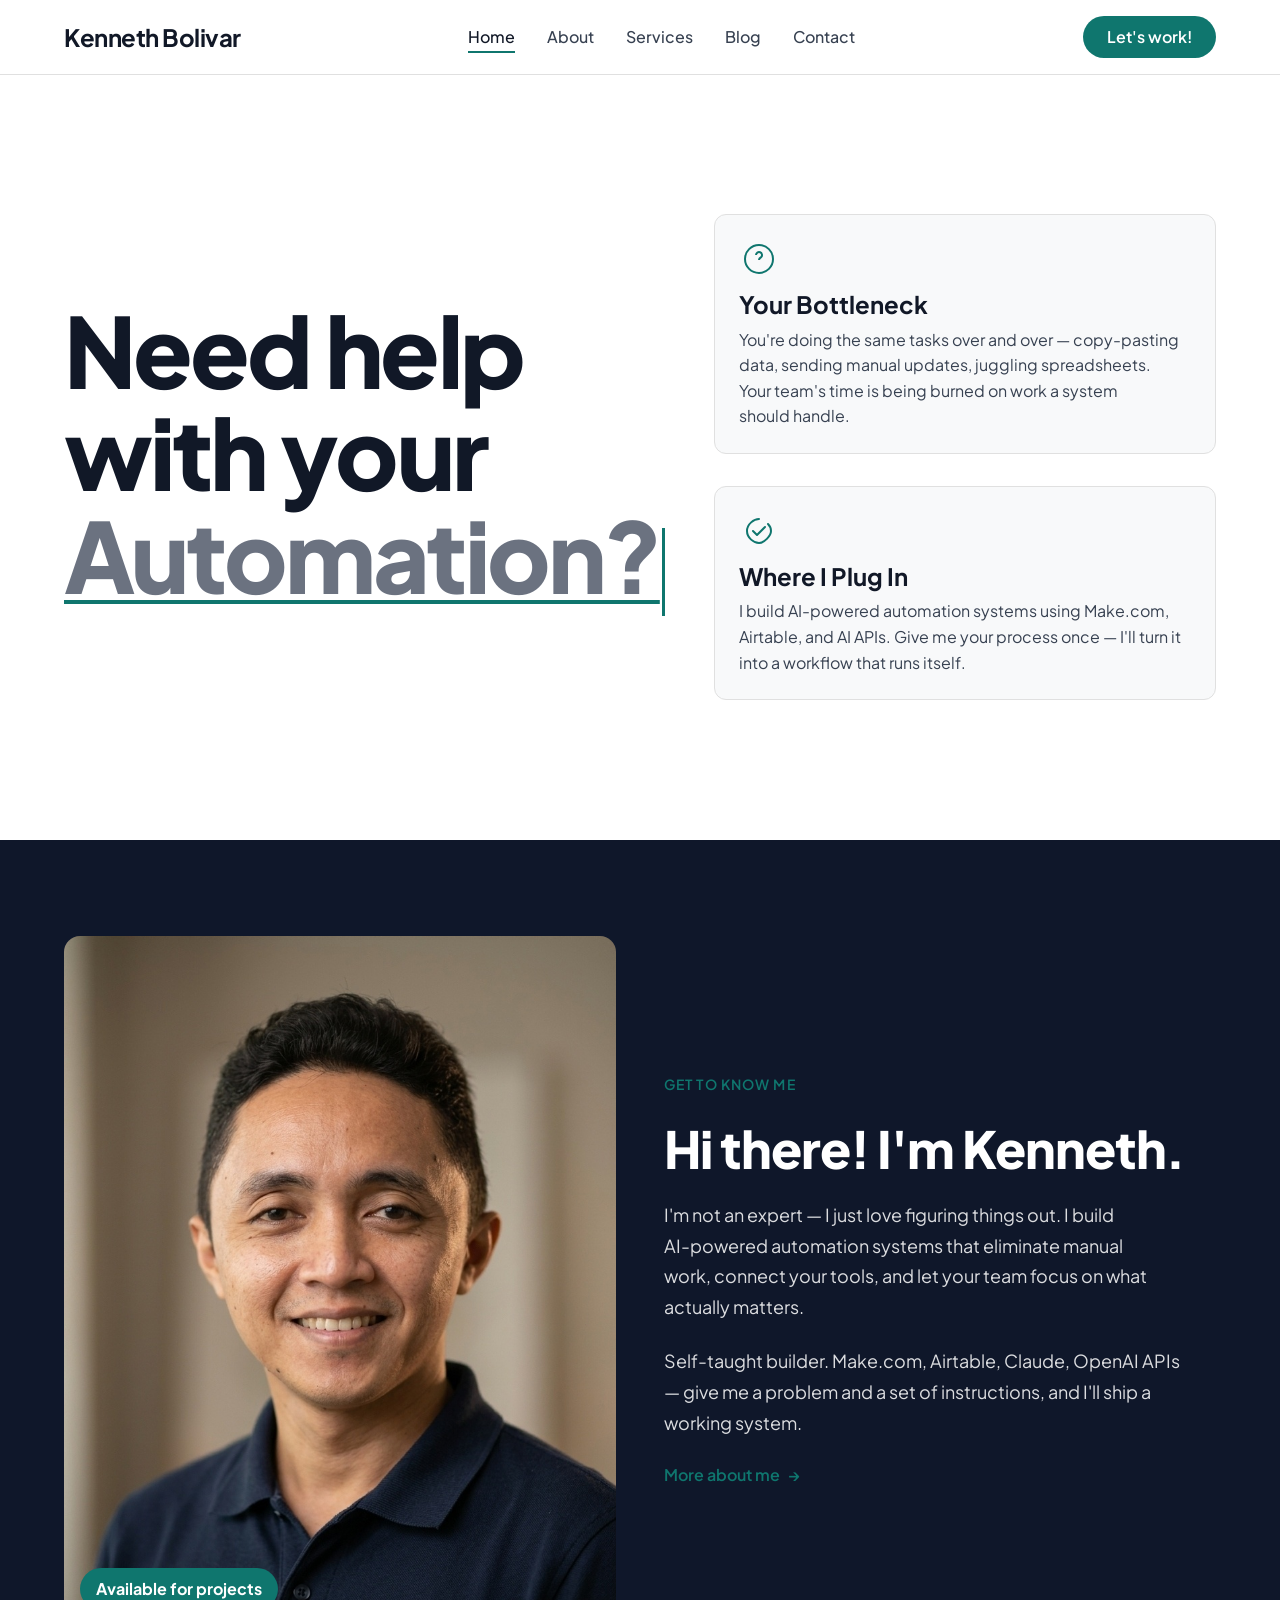
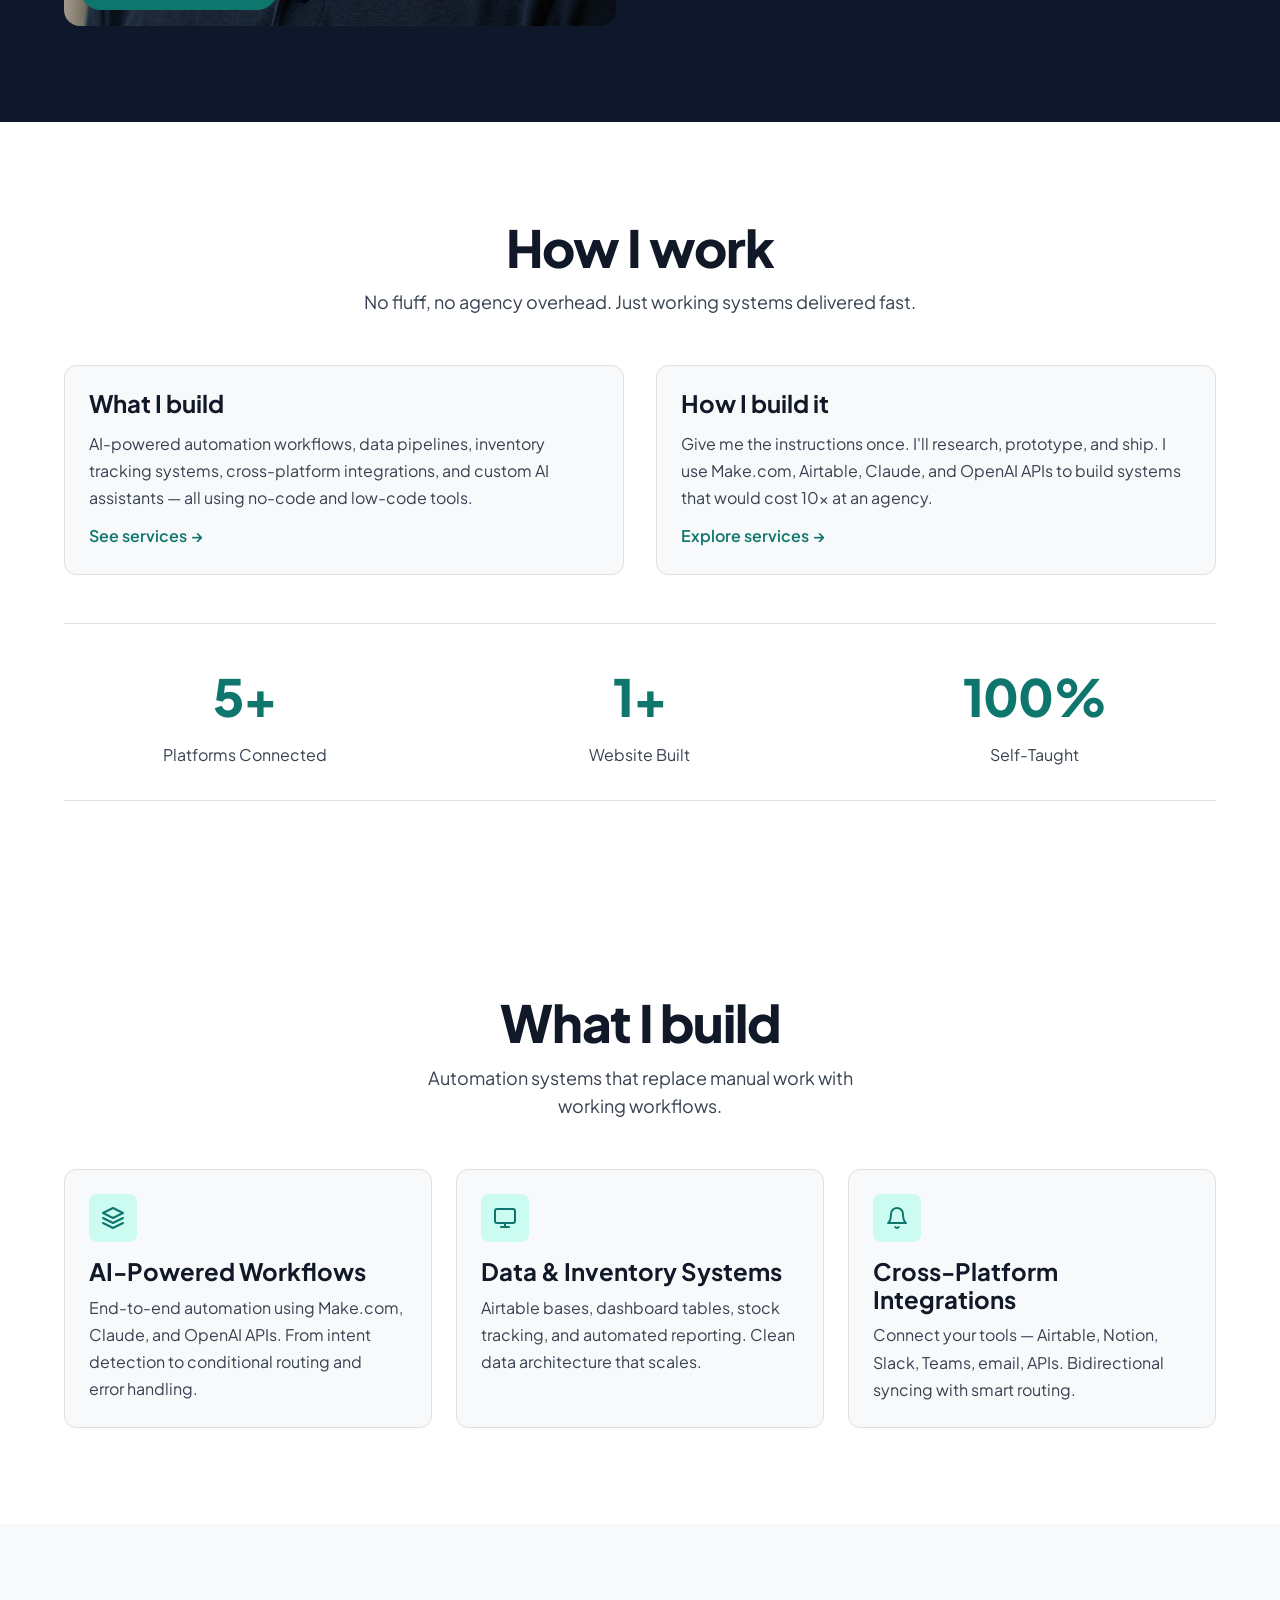
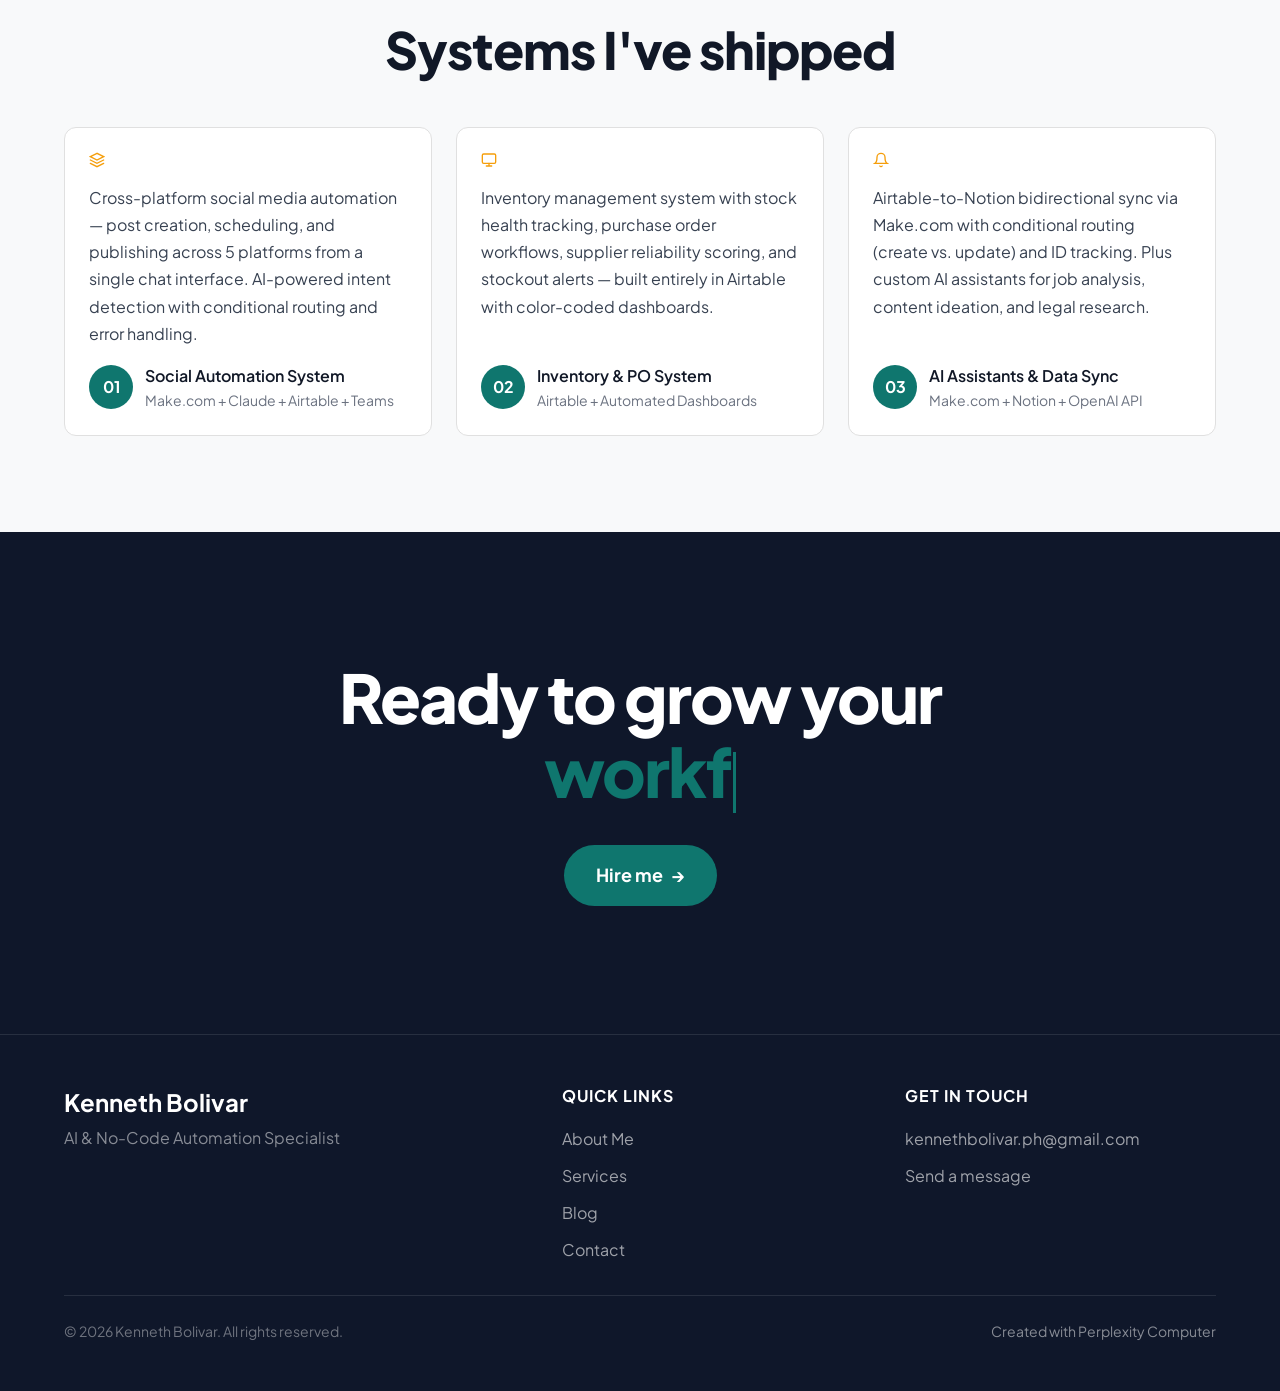
==== commit 857b8b13: "Update stat: Years Ops Experience → 1 Website Built" ====
--- a/index.html
+++ b/index.html
@@ -172,8 +172,8 @@
         <div class="stats__counter-label">Platforms Connected</div>
       </div>
       <div>
-        <div class="stats__counter-number" data-count="5" data-suffix="+">0</div>
-        <div class="stats__counter-label">Years Ops Experience</div>
+        <div class="stats__counter-number" data-count="1" data-suffix="">0</div>
+        <div class="stats__counter-label">Website Built</div>
       </div>
       <div>
         <div class="stats__counter-number" data-count="100" data-suffix="%">0</div>
--- a/style.css
+++ b/style.css
@@ -58,9 +58,9 @@
   --color-surface: #f8f9fa;
   --color-surface-2: #f1f3f5;
   --color-border: #e0e0e0;
-  --color-text: #1a1a2e;
-  --color-text-muted: #6b7280;
-  --color-text-faint: #9ca3af;
+  --color-text: #111827;
+  --color-text-muted: #374151;
+  --color-text-faint: #6b7280;
   --color-text-inverse: #ffffff;
   --color-primary: #0f766e;
   --color-primary-hover: #0d5e58;
@@ -1224,3 +1224,1413 @@
   white-space: nowrap;
   border: 0;
 }
+
+/* ===== AUTHOR BOX ===== */
+.article__author-box {
+  display: flex;
+  gap: 1.25rem;
+  align-items: flex-start;
+  padding: 1.5rem;
+  margin-top: 2.5rem;
+  border-radius: 12px;
+  background: var(--color-surface-alt, #f8f9fa);
+  border: 1px solid var(--color-border, #e5e7eb);
+}
+[data-theme="dark"] .article__author-box {
+  background: rgba(255,255,255,0.04);
+  border-color: rgba(255,255,255,0.08);
+}
+.article__author-avatar {
+  flex-shrink: 0;
+  width: 3rem;
+  height: 3rem;
+  border-radius: 50%;
+  background: var(--color-primary, #0d9488);
+  color: #fff;
+  display: flex;
+  align-items: center;
+  justify-content: center;
+  font-weight: 700;
+  font-size: 0.875rem;
+}
+.article__author-name {
+  font-weight: 700;
+  font-size: 1rem;
+  margin-bottom: 0.125rem;
+}
+.article__author-role {
+  font-size: 0.8125rem;
+  opacity: 0.6;
+  margin-bottom: 0.5rem;
+}
+.article__author-bio {
+  font-size: 0.875rem;
+  line-height: 1.6;
+  margin: 0;
+  opacity: 0.8;
+}
+
+/* ===== RELATED POSTS ===== */
+.article__related {
+  margin-top: 3rem;
+  padding-top: 2rem;
+  border-top: 1px solid var(--color-border, #e5e7eb);
+}
+[data-theme="dark"] .article__related {
+  border-top-color: rgba(255,255,255,0.08);
+}
+.article__related-heading {
+  font-size: 1.25rem;
+  font-weight: 700;
+  margin-bottom: 1.25rem;
+}
+.article__related-grid {
+  display: grid;
+  grid-template-columns: repeat(auto-fit, minmax(250px, 1fr));
+  gap: 1rem;
+}
+.related-post-card {
+  display: block;
+  padding: 1.25rem;
+  border-radius: 10px;
+  border: 1px solid var(--color-border, #e5e7eb);
+  text-decoration: none;
+  color: inherit;
+  transition: border-color 0.2s, box-shadow 0.2s;
+}
+.related-post-card:hover {
+  border-color: var(--color-primary, #0d9488);
+  box-shadow: 0 2px 8px rgba(0,0,0,0.06);
+}
+[data-theme="dark"] .related-post-card {
+  border-color: rgba(255,255,255,0.08);
+}
+[data-theme="dark"] .related-post-card:hover {
+  border-color: var(--color-primary, #0d9488);
+  box-shadow: 0 2px 8px rgba(0,0,0,0.3);
+}
+.related-post-card__category {
+  display: inline-block;
+  font-size: 0.6875rem;
+  font-weight: 600;
+  text-transform: uppercase;
+  letter-spacing: 0.05em;
+  color: var(--color-primary, #0d9488);
+  margin-bottom: 0.5rem;
+}
+.related-post-card__title {
+  font-size: 0.9375rem;
+  font-weight: 600;
+  line-height: 1.4;
+  margin: 0 0 0.375rem;
+}
+.related-post-card__excerpt {
+  font-size: 0.8125rem;
+  line-height: 1.5;
+  opacity: 0.65;
+  margin: 0;
+}
+
+/* ===== TABLE OF CONTENTS ===== */
+.article__toc {
+  margin: 1.5rem 0 2rem;
+  padding: 1.25rem 1.5rem;
+  border-radius: 10px;
+  background: var(--color-surface-alt, #f8f9fa);
+  border: 1px solid var(--color-border, #e5e7eb);
+}
+[data-theme="dark"] .article__toc {
+  background: rgba(255,255,255,0.04);
+  border-color: rgba(255,255,255,0.08);
+}
+.article__toc-title {
+  font-size: 0.875rem;
+  font-weight: 700;
+  text-transform: uppercase;
+  letter-spacing: 0.05em;
+  margin-bottom: 0.75rem;
+  opacity: 0.6;
+}
+.article__toc ol {
+  margin: 0;
+  padding-left: 1.25rem;
+}
+.article__toc li {
+  margin-bottom: 0.375rem;
+  font-size: 0.875rem;
+  line-height: 1.5;
+}
+.article__toc a {
+  color: inherit;
+  text-decoration: none;
+  opacity: 0.8;
+  transition: opacity 0.2s;
+}
+.article__toc a:hover {
+  opacity: 1;
+  color: var(--color-primary, #0d9488);
+}
+
+/* ===== BLOG PAGE ===== */
+.blog-page { padding-bottom: 0; }
+
+.section-kicker {
+  font-size: 0.75rem;
+  font-weight: 600;
+  text-transform: uppercase;
+  letter-spacing: 0.08em;
+  color: var(--color-primary, #0d9488);
+  margin-bottom: 0.75rem;
+}
+
+.blog-hero {
+  padding: 5rem 0 3rem;
+}
+.blog-hero h1 {
+  font-size: clamp(1.75rem, 4vw, 2.5rem);
+  font-weight: 800;
+  line-height: 1.2;
+  max-width: 700px;
+  margin-bottom: 1rem;
+}
+.blog-hero-text {
+  font-size: 1.0625rem;
+  line-height: 1.6;
+  opacity: 0.7;
+  max-width: 560px;
+}
+
+/* Featured post */
+.blog-featured { padding-bottom: 2.5rem; }
+.featured-post-card {
+  display: block;
+  padding: 2rem 2.25rem;
+  border-radius: 14px;
+  border: 1px solid var(--color-border, #e5e7eb);
+  text-decoration: none;
+  color: inherit;
+  transition: border-color 0.25s, box-shadow 0.25s;
+}
+.featured-post-card:hover {
+  border-color: var(--color-primary, #0d9488);
+  box-shadow: 0 4px 20px rgba(0,0,0,0.06);
+}
+[data-theme="dark"] .featured-post-card {
+  border-color: rgba(255,255,255,0.08);
+}
+[data-theme="dark"] .featured-post-card:hover {
+  border-color: var(--color-primary, #0d9488);
+  box-shadow: 0 4px 20px rgba(0,0,0,0.3);
+}
+.post-tag {
+  display: inline-block;
+  font-size: 0.6875rem;
+  font-weight: 700;
+  text-transform: uppercase;
+  letter-spacing: 0.06em;
+  background: var(--color-primary, #0d9488);
+  color: #fff;
+  padding: 0.2rem 0.6rem;
+  border-radius: 4px;
+  margin-bottom: 0.75rem;
+}
+.post-category {
+  font-size: 0.75rem;
+  font-weight: 600;
+  text-transform: uppercase;
+  letter-spacing: 0.06em;
+  color: var(--color-primary, #0d9488);
+  margin-bottom: 0.5rem;
+}
+.featured-post-copy h2 {
+  font-size: clamp(1.25rem, 3vw, 1.625rem);
+  font-weight: 700;
+  line-height: 1.3;
+  margin-bottom: 0.75rem;
+}
+.post-excerpt {
+  font-size: 0.9375rem;
+  line-height: 1.6;
+  opacity: 0.7;
+  margin-bottom: 1rem;
+}
+.post-meta {
+  display: flex;
+  gap: 1rem;
+  font-size: 0.8125rem;
+  opacity: 0.5;
+  margin-bottom: 0.75rem;
+}
+.post-link {
+  font-size: 0.875rem;
+  font-weight: 600;
+  color: var(--color-primary, #0d9488);
+}
+
+/* Blog grid */
+.blog-grid-section { padding: 1rem 0 3rem; }
+.blog-grid {
+  display: grid;
+  grid-template-columns: repeat(auto-fit, minmax(280px, 1fr));
+  gap: 1.25rem;
+}
+.blog-card-link {
+  display: block;
+  padding: 1.5rem;
+  border-radius: 12px;
+  border: 1px solid var(--color-border, #e5e7eb);
+  text-decoration: none;
+  color: inherit;
+  height: 100%;
+  transition: border-color 0.25s, box-shadow 0.25s;
+}
+.blog-card-link:hover {
+  border-color: var(--color-primary, #0d9488);
+  box-shadow: 0 2px 12px rgba(0,0,0,0.05);
+}
+[data-theme="dark"] .blog-card-link {
+  border-color: rgba(255,255,255,0.08);
+}
+[data-theme="dark"] .blog-card-link:hover {
+  border-color: var(--color-primary, #0d9488);
+  box-shadow: 0 2px 12px rgba(0,0,0,0.3);
+}
+.blog-card-body h3 {
+  font-size: 1.0625rem;
+  font-weight: 700;
+  line-height: 1.35;
+  margin-bottom: 0.5rem;
+}
+.blog-card-body .post-excerpt {
+  font-size: 0.8125rem;
+}
+
+/* Blog CTA */
+.blog-cta { padding: 2rem 0 4rem; }
+.blog-cta-box {
+  padding: 2.5rem;
+  border-radius: 14px;
+  background: var(--color-surface-alt, #f8f9fa);
+  border: 1px solid var(--color-border, #e5e7eb);
+  text-align: center;
+}
+[data-theme="dark"] .blog-cta-box {
+  background: rgba(255,255,255,0.04);
+  border-color: rgba(255,255,255,0.08);
+}
+.blog-cta-box h2 {
+  font-size: clamp(1.25rem, 3vw, 1.5rem);
+  font-weight: 700;
+  margin-bottom: 0.75rem;
+}
+.blog-cta-box > p:not(.section-kicker) {
+  font-size: 0.9375rem;
+  line-height: 1.6;
+  opacity: 0.7;
+  max-width: 480px;
+  margin: 0 auto 1.5rem;
+}
+.primary-btn {
+  display: inline-block;
+  padding: 0.75rem 1.75rem;
+  background: var(--color-primary, #0d9488);
+  color: #fff;
+  font-weight: 600;
+  font-size: 0.9375rem;
+  border-radius: 8px;
+  text-decoration: none;
+  transition: opacity 0.2s;
+}
+.primary-btn:hover { opacity: 0.9; }
+
+/* ===== BLOG PAGE — DARK THEME OVERRIDE ===== */
+.blog-page {
+  background: #0b0f19;
+  color: #f5f7fb;
+}
+
+.blog-hero,
+.blog-featured,
+.blog-grid-section,
+.blog-cta {
+  padding: 72px 0;
+}
+
+.blog-hero {
+  border-bottom: 1px solid rgba(255,255,255,0.08);
+}
+
+.blog-page .container {
+  width: min(1120px, calc(100% - 48px));
+  margin: 0 auto;
+}
+
+.blog-page .section-kicker {
+  display: inline-block;
+  margin-bottom: 16px;
+  font-size: 0.82rem;
+  font-weight: 700;
+  letter-spacing: 0.14em;
+  text-transform: uppercase;
+  color: #8fb4ff;
+}
+
+.blog-hero h1 {
+  max-width: 820px;
+  margin: 0 0 18px;
+  font-size: clamp(2.2rem, 5vw, 4.2rem);
+  line-height: 1.05;
+  letter-spacing: -0.03em;
+}
+
+.blog-hero-text {
+  max-width: 720px;
+  margin: 0;
+  font-size: 1.05rem;
+  line-height: 1.8;
+  color: rgba(245, 247, 251, 0.76);
+}
+
+.featured-post-card,
+.blog-card-link {
+  text-decoration: none;
+  color: inherit;
+  display: block;
+}
+
+.featured-post-card {
+  position: relative;
+  padding: 40px;
+  border: 1px solid rgba(255,255,255,0.08);
+  border-radius: 24px;
+  background:
+    radial-gradient(circle at top right, rgba(94, 120, 255, 0.18), transparent 35%),
+    linear-gradient(180deg, #121827 0%, #0f1522 100%);
+  box-shadow: 0 18px 50px rgba(0, 0, 0, 0.28);
+  transition: transform 0.25s ease, border-color 0.25s ease, box-shadow 0.25s ease;
+}
+
+.featured-post-card:hover {
+  transform: translateY(-4px);
+  border-color: rgba(143,180,255,0.35);
+  box-shadow: 0 24px 60px rgba(0, 0, 0, 0.34);
+}
+
+.post-tag {
+  display: inline-flex;
+  align-items: center;
+  padding: 8px 12px;
+  margin-bottom: 18px;
+  border-radius: 999px;
+  background: rgba(143,180,255,0.12);
+  color: #bcd1ff;
+  font-size: 0.78rem;
+  font-weight: 700;
+  text-transform: uppercase;
+  letter-spacing: 0.08em;
+}
+
+.post-category {
+  margin: 0 0 10px;
+  font-size: 0.88rem;
+  font-weight: 700;
+  color: #8fb4ff;
+  text-transform: uppercase;
+  letter-spacing: 0.08em;
+}
+
+.featured-post-card h2 {
+  margin: 0 0 14px;
+  max-width: 760px;
+  font-size: clamp(1.8rem, 3vw, 2.8rem);
+  line-height: 1.15;
+  letter-spacing: -0.02em;
+}
+
+.post-excerpt {
+  margin: 0 0 18px;
+  max-width: 760px;
+  color: rgba(245, 247, 251, 0.74);
+  line-height: 1.8;
+}
+
+.post-meta {
+  display: flex;
+  flex-wrap: wrap;
+  gap: 14px;
+  font-size: 0.92rem;
+  color: rgba(245, 247, 251, 0.58);
+}
+
+.post-link {
+  display: inline-block;
+  margin-top: 20px;
+  font-weight: 700;
+  color: #ffffff;
+}
+
+.blog-grid {
+  display: grid;
+  grid-template-columns: repeat(3, minmax(0, 1fr));
+  gap: 24px;
+}
+
+.blog-card {
+  height: 100%;
+}
+
+.blog-card-link {
+  height: 100%;
+  padding: 28px;
+  border: 1px solid rgba(255,255,255,0.08);
+  border-radius: 22px;
+  background: linear-gradient(180deg, #111827 0%, #0d1320 100%);
+  transition: transform 0.25s ease, border-color 0.25s ease, box-shadow 0.25s ease;
+}
+
+.blog-card-link:hover {
+  transform: translateY(-4px);
+  border-color: rgba(143,180,255,0.28);
+  box-shadow: 0 18px 45px rgba(0,0,0,0.28);
+}
+
+.blog-card h3 {
+  margin: 0 0 14px;
+  font-size: 1.32rem;
+  line-height: 1.3;
+  letter-spacing: -0.02em;
+}
+
+.blog-cta-box {
+  padding: 40px;
+  border: 1px solid rgba(255,255,255,0.08);
+  border-radius: 24px;
+  background: linear-gradient(180deg, #111827 0%, #0d1320 100%);
+  text-align: left;
+}
+
+.blog-cta-box h2 {
+  margin: 0 0 14px;
+  font-size: clamp(1.8rem, 3vw, 2.7rem);
+  line-height: 1.15;
+}
+
+.blog-cta-box p {
+  max-width: 720px;
+  margin: 0 0 22px;
+  line-height: 1.8;
+  color: rgba(245, 247, 251, 0.74);
+}
+
+.blog-page .primary-btn {
+  display: inline-flex;
+  align-items: center;
+  justify-content: center;
+  padding: 14px 20px;
+  border-radius: 999px;
+  background: #ffffff;
+  color: #0b0f19;
+  text-decoration: none;
+  font-weight: 700;
+  transition: transform 0.2s ease, opacity 0.2s ease;
+}
+
+.blog-page .primary-btn:hover {
+  transform: translateY(-2px);
+  opacity: 0.94;
+}
+
+@media (max-width: 980px) {
+  .blog-grid {
+    grid-template-columns: 1fr 1fr;
+  }
+}
+
+@media (max-width: 680px) {
+  .blog-hero,
+  .blog-featured,
+  .blog-grid-section,
+  .blog-cta {
+    padding: 52px 0;
+  }
+
+  .featured-post-card,
+  .blog-card-link,
+  .blog-cta-box {
+    padding: 24px;
+    border-radius: 18px;
+  }
+
+  .blog-grid {
+    grid-template-columns: 1fr;
+  }
+
+  .blog-page .container {
+    width: min(1120px, calc(100% - 32px));
+  }
+}
+
+/* ===== POST PAGE — DARK EDITORIAL LAYOUT ===== */
+.post-page {
+  background: #0b0f19;
+  color: #f5f7fb;
+}
+
+.post-shell {
+  width: min(1120px, calc(100% - 48px));
+  margin: 0 auto;
+}
+
+.post-hero {
+  padding: 72px 0 36px;
+  border-bottom: 1px solid rgba(255,255,255,0.08);
+}
+
+.back-link {
+  display: inline-flex;
+  align-items: center;
+  gap: 8px;
+  margin-bottom: 32px;
+  color: rgba(245,247,251,0.72);
+  text-decoration: none;
+  font-weight: 600;
+}
+
+.back-link:hover {
+  color: #fff;
+}
+
+.post-hero-inner {
+  max-width: 820px;
+}
+
+.post-title {
+  margin: 0 0 18px;
+  font-size: clamp(2.3rem, 5vw, 4.3rem);
+  line-height: 1.04;
+  letter-spacing: -0.03em;
+}
+
+.post-intro {
+  margin: 20px 0 0;
+  max-width: 760px;
+  font-size: 1.05rem;
+  line-height: 1.8;
+  color: rgba(245,247,251,0.76);
+}
+
+.post-layout-section {
+  padding: 48px 0 72px;
+}
+
+.post-layout {
+  display: grid;
+  grid-template-columns: 280px minmax(0, 1fr);
+  gap: 40px;
+  align-items: start;
+}
+
+.post-sidebar {
+  position: sticky;
+  top: 110px;
+}
+
+.toc-card {
+  padding: 24px;
+  border: 1px solid rgba(255,255,255,0.08);
+  border-radius: 22px;
+  background: linear-gradient(180deg, #111827 0%, #0d1320 100%);
+}
+
+.toc-title {
+  margin: 0 0 16px;
+  font-size: 0.95rem;
+  font-weight: 700;
+  color: #fff;
+}
+
+.toc-nav {
+  display: grid;
+  gap: 12px;
+}
+
+.toc-nav a {
+  color: rgba(245,247,251,0.68);
+  text-decoration: none;
+  line-height: 1.5;
+  font-size: 0.95rem;
+}
+
+.toc-nav a:hover {
+  color: #8fb4ff;
+}
+
+.post-article {
+  min-width: 0;
+}
+
+.post-article > p,
+.post-article li {
+  font-size: 1.05rem;
+  line-height: 1.9;
+  color: rgba(245,247,251,0.84);
+}
+
+.post-article h2 {
+  margin: 52px 0 18px;
+  font-size: clamp(1.6rem, 3vw, 2.3rem);
+  line-height: 1.2;
+  letter-spacing: -0.02em;
+}
+
+.post-article h3 {
+  margin: 0 0 10px;
+  font-size: 1.15rem;
+  line-height: 1.35;
+}
+
+.featured-quote {
+  margin: 0 0 32px;
+  padding: 28px 28px 24px;
+  border-left: 4px solid #8fb4ff;
+  border-radius: 18px;
+  background: rgba(143,180,255,0.08);
+}
+
+.featured-quote p {
+  margin: 0 0 12px;
+  font-size: 1.15rem;
+  line-height: 1.8;
+  color: #f5f7fb;
+}
+
+.featured-quote cite {
+  color: rgba(245,247,251,0.66);
+  font-style: normal;
+}
+
+.callout-grid {
+  display: grid;
+  grid-template-columns: repeat(2, minmax(0, 1fr));
+  gap: 18px;
+  margin-top: 24px;
+}
+
+.callout-card {
+  padding: 22px;
+  border: 1px solid rgba(255,255,255,0.08);
+  border-radius: 20px;
+  background: linear-gradient(180deg, #111827 0%, #0d1320 100%);
+}
+
+.callout-card p {
+  margin: 0;
+  color: rgba(245,247,251,0.72);
+  line-height: 1.75;
+}
+
+.post-steps {
+  margin: 20px 0 0;
+  padding-left: 22px;
+}
+
+.post-steps li + li {
+  margin-top: 12px;
+}
+
+.faq-list {
+  display: grid;
+  gap: 18px;
+  margin-top: 20px;
+}
+
+.faq-item {
+  padding: 22px;
+  border: 1px solid rgba(255,255,255,0.08);
+  border-radius: 20px;
+  background: linear-gradient(180deg, #111827 0%, #0d1320 100%);
+}
+
+.faq-item p {
+  margin: 0;
+  color: rgba(245,247,251,0.74);
+  line-height: 1.8;
+}
+
+.post-cta {
+  margin-top: 56px;
+  padding: 32px;
+  border: 1px solid rgba(255,255,255,0.08);
+  border-radius: 24px;
+  background:
+    radial-gradient(circle at top right, rgba(94,120,255,0.16), transparent 35%),
+    linear-gradient(180deg, #121827 0%, #0f1522 100%);
+}
+
+.author-box {
+  display: flex;
+  gap: 18px;
+  align-items: flex-start;
+  margin-top: 32px;
+  padding: 28px;
+  border: 1px solid rgba(255,255,255,0.08);
+  border-radius: 24px;
+  background: linear-gradient(180deg, #111827 0%, #0d1320 100%);
+}
+
+.author-avatar {
+  width: 58px;
+  height: 58px;
+  border-radius: 50%;
+  display: grid;
+  place-items: center;
+  background: rgba(143,180,255,0.14);
+  color: #d9e5ff;
+  font-weight: 800;
+  flex-shrink: 0;
+}
+
+.author-copy h3 {
+  margin: 0 0 6px;
+  font-size: 1.15rem;
+}
+
+.author-role {
+  margin: 0 0 10px;
+  color: #8fb4ff;
+  font-weight: 600;
+}
+
+.author-copy p:last-child {
+  margin: 0;
+  color: rgba(245,247,251,0.72);
+  line-height: 1.8;
+}
+
+.related-posts {
+  padding: 0 0 72px;
+}
+
+.section-heading {
+  margin-bottom: 26px;
+}
+
+@media (max-width: 980px) {
+  .post-layout {
+    grid-template-columns: 1fr;
+  }
+
+  .post-sidebar {
+    position: static;
+  }
+
+  .callout-grid {
+    grid-template-columns: 1fr;
+  }
+}
+
+@media (max-width: 680px) {
+  .post-shell {
+    width: min(1120px, calc(100% - 32px));
+  }
+
+  .post-hero {
+    padding: 56px 0 28px;
+  }
+
+  .toc-card,
+  .callout-card,
+  .faq-item,
+  .post-cta,
+  .author-box {
+    padding: 22px;
+    border-radius: 18px;
+  }
+
+  .author-box {
+    flex-direction: column;
+  }
+}
+
+/* ===== POST ARTICLE SPACING FIXES ===== */
+
+/* Paragraph spacing — breathing room between blocks */
+.post-article > p + p {
+  margin-top: 24px;
+}
+
+/* First paragraph after heading */
+.post-article h2 + p {
+  margin-top: 20px;
+}
+
+/* Space below paragraphs before next heading */
+.post-article > p {
+  margin-bottom: 0;
+  margin-top: 0;
+}
+
+/* General paragraph flow */
+.post-article > p:not(:first-child) {
+  margin-top: 22px;
+}
+
+/* Heading spacing — more air above, tighter below */
+.post-article h2:first-of-type {
+  margin-top: 0;
+}
+
+/* Callout grid gap from heading */
+.post-article h2 + .callout-grid {
+  margin-top: 28px;
+}
+
+/* Callout card inner spacing */
+.callout-card h3 {
+  margin-bottom: 8px;
+}
+
+/* Ordered list (post-steps) breathing */
+.post-steps li {
+  padding-left: 4px;
+  line-height: 1.8;
+}
+
+.post-steps li + li {
+  margin-top: 16px;
+}
+
+/* FAQ item internal spacing */
+.faq-item h3 {
+  margin-bottom: 10px;
+  font-size: 1.05rem;
+  color: #f5f7fb;
+}
+
+/* FAQ list gap from heading */
+.post-article h2 + .faq-list {
+  margin-top: 24px;
+}
+
+/* Post CTA internal spacing */
+.post-cta .section-kicker {
+  margin-bottom: 12px;
+}
+.post-cta h2 {
+  margin-top: 0;
+  margin-bottom: 16px;
+  font-size: clamp(1.5rem, 3vw, 2rem);
+}
+.post-cta > p:not(.section-kicker) {
+  margin-top: 0;
+  margin-bottom: 24px;
+}
+
+/* Author box inner spacing */
+.author-copy > p {
+  margin-top: 0;
+}
+
+/* Featured quote — add space after it */
+.featured-quote + p {
+  margin-top: 28px;
+}
+
+/* Related posts section top padding */
+.related-posts {
+  padding-top: 48px;
+}
+
+/* Post meta spacing from title */
+.post-hero .post-meta {
+  margin-top: 16px;
+  margin-bottom: 0;
+}
+
+/* ===== DEFINITIVE POST ARTICLE SPACING — OVERRIDES ALL ===== */
+.post-page .post-article > p {
+  margin: 0 0 24px !important;
+}
+
+.post-page .post-article > h2 {
+  margin: 56px 0 22px !important;
+}
+
+.post-page .post-article > h2:first-of-type {
+  margin-top: 0 !important;
+}
+
+.post-page .post-article > h3 {
+  margin: 32px 0 12px !important;
+}
+
+.post-page .post-article > blockquote + p {
+  margin-top: 32px !important;
+}
+
+.post-page .post-article > ol,
+.post-page .post-article > ul {
+  margin: 8px 0 32px !important;
+}
+
+.post-page .post-article .post-steps li + li {
+  margin-top: 18px !important;
+}
+
+.post-page .post-article .callout-grid {
+  margin: 28px 0 8px !important;
+}
+
+.post-page .post-article .faq-list {
+  margin: 24px 0 8px !important;
+}
+
+.post-page .post-article .faq-item h3 {
+  margin: 0 0 12px !important;
+}
+
+.post-page .post-article .post-cta {
+  margin-top: 64px !important;
+}
+
+.post-page .post-article .post-cta h2 {
+  margin: 0 0 16px !important;
+  font-size: clamp(1.5rem, 3vw, 2rem) !important;
+}
+
+.post-page .post-article .post-cta > p:not(.section-kicker) {
+  margin: 0 0 24px !important;
+}
+
+.post-page .post-article .author-box {
+  margin-top: 40px !important;
+}
+
+/* ===== MEDIUM-INSPIRED READING EXPERIENCE ===== */
+
+/* Narrow the article column for comfortable reading */
+.post-page .post-article {
+  max-width: 680px;
+}
+
+/* Body text — larger, more generous line height */
+.post-page .post-article > p,
+.post-page .post-article li {
+  font-size: 1.175rem !important;
+  line-height: 2 !important;
+  color: rgba(245,247,251,0.86) !important;
+  letter-spacing: 0.005em;
+}
+
+/* Each paragraph is a breathing block */
+.post-page .post-article > p {
+  margin: 0 0 32px !important;
+}
+
+/* Short standalone paragraphs (like "You've felt it, haven't you?") get extra drama */
+.post-page .post-article > blockquote + p {
+  margin-top: 40px !important;
+}
+
+/* Section headings — big breathing room above */
+.post-page .post-article > h2 {
+  margin: 72px 0 24px !important;
+  font-size: clamp(1.7rem, 3.2vw, 2.4rem) !important;
+  line-height: 1.18 !important;
+  letter-spacing: -0.025em;
+  color: #f5f7fb;
+}
+
+.post-page .post-article > h2:first-of-type {
+  margin-top: 8px !important;
+}
+
+/* H3 inside callouts/FAQ — tighter */
+.post-page .post-article h3 {
+  font-size: 1.125rem !important;
+  line-height: 1.4 !important;
+  margin: 0 0 12px !important;
+}
+
+/* Featured quote — more presence */
+.post-page .featured-quote {
+  margin: 0 0 40px !important;
+  padding: 32px 32px 28px !important;
+}
+
+.post-page .featured-quote p {
+  font-size: 1.25rem !important;
+  line-height: 1.85 !important;
+}
+
+.post-page .featured-quote cite {
+  font-size: 0.95rem;
+}
+
+/* Callout cards — more inner breathing room */
+.post-page .callout-card {
+  padding: 26px !important;
+}
+
+.post-page .callout-card p {
+  font-size: 1.05rem !important;
+  line-height: 1.8 !important;
+}
+
+/* Callout grid distance from heading */
+.post-page .callout-grid {
+  margin: 32px 0 16px !important;
+}
+
+/* Ordered list steps */
+.post-page .post-steps {
+  margin: 12px 0 36px !important;
+  padding-left: 24px !important;
+}
+
+.post-page .post-steps li {
+  font-size: 1.175rem !important;
+  padding-left: 6px;
+}
+
+.post-page .post-steps li + li {
+  margin-top: 20px !important;
+}
+
+/* FAQ items — more padding, clearer separation */
+.post-page .faq-list {
+  margin: 28px 0 16px !important;
+  gap: 20px !important;
+}
+
+.post-page .faq-item {
+  padding: 26px !important;
+}
+
+.post-page .faq-item h3 {
+  font-size: 1.1rem !important;
+  margin-bottom: 14px !important;
+}
+
+.post-page .faq-item p {
+  font-size: 1.05rem !important;
+  line-height: 1.85 !important;
+}
+
+/* CTA — generous breathing */
+.post-page .post-cta {
+  margin-top: 72px !important;
+  padding: 36px !important;
+}
+
+.post-page .post-cta .section-kicker {
+  margin-bottom: 14px;
+}
+
+.post-page .post-cta h2 {
+  margin: 0 0 18px !important;
+}
+
+.post-page .post-cta > p:not(.section-kicker) {
+  font-size: 1.05rem !important;
+  line-height: 1.85 !important;
+  margin: 0 0 28px !important;
+}
+
+/* Author box — generous */
+.post-page .author-box {
+  margin-top: 48px !important;
+  padding: 32px !important;
+}
+
+.post-page .author-copy > p:last-child {
+  font-size: 1rem !important;
+  line-height: 1.85 !important;
+}
+
+/* Related posts — clear section break */
+.post-page .related-posts {
+  padding-top: 56px !important;
+  border-top: 1px solid rgba(255,255,255,0.06);
+}
+
+/* ==========================================================
+   LIGHT MODE OVERRIDE — Blog Page + Post Page
+   ========================================================== */
+
+/* --- Blog index page --- */
+.blog-page {
+  background: var(--color-bg) !important;
+  color: var(--color-text) !important;
+}
+
+.blog-page .section-kicker {
+  color: var(--color-primary) !important;
+}
+
+.blog-hero {
+  border-bottom-color: var(--color-border) !important;
+}
+
+.blog-hero h1 { color: var(--color-text) !important; }
+
+.blog-hero-text {
+  color: var(--color-text-muted) !important;
+}
+
+.featured-post-card {
+  background: var(--color-surface) !important;
+  border-color: var(--color-border) !important;
+  box-shadow: 0 8px 30px rgba(0,0,0,0.06) !important;
+}
+.featured-post-card:hover {
+  border-color: var(--color-primary) !important;
+  box-shadow: 0 12px 40px rgba(0,0,0,0.1) !important;
+  transform: translateY(-4px);
+}
+
+.post-tag {
+  background: var(--color-primary-light) !important;
+  color: var(--color-primary) !important;
+}
+
+.post-category {
+  color: var(--color-primary) !important;
+}
+
+.featured-post-card h2,
+.blog-card h3 {
+  color: var(--color-text) !important;
+}
+
+.post-excerpt {
+  color: var(--color-text-muted) !important;
+}
+
+.post-meta {
+  color: var(--color-text-faint) !important;
+}
+
+.post-link {
+  color: var(--color-primary) !important;
+}
+
+.blog-card-link {
+  background: var(--color-surface) !important;
+  border-color: var(--color-border) !important;
+}
+.blog-card-link:hover {
+  border-color: var(--color-primary) !important;
+  box-shadow: 0 8px 24px rgba(0,0,0,0.08) !important;
+  transform: translateY(-4px);
+}
+
+.blog-cta-box {
+  background: var(--color-surface) !important;
+  border-color: var(--color-border) !important;
+}
+.blog-cta-box h2 { color: var(--color-text) !important; }
+.blog-cta-box p { color: var(--color-text-muted) !important; }
+
+.blog-page .primary-btn {
+  background: var(--color-primary) !important;
+  color: #fff !important;
+}
+.blog-page .primary-btn:hover { opacity: 0.9; }
+
+/* --- Post / article page --- */
+.post-page {
+  background: var(--color-bg) !important;
+  color: var(--color-text) !important;
+}
+
+.post-hero {
+  border-bottom-color: var(--color-border) !important;
+}
+
+.back-link {
+  color: var(--color-text-muted) !important;
+}
+.back-link:hover {
+  color: var(--color-text) !important;
+}
+
+.post-title { color: var(--color-text) !important; }
+.post-hero .post-category { color: var(--color-primary) !important; }
+.post-hero .post-meta { color: var(--color-text-faint) !important; }
+
+.post-intro {
+  color: var(--color-text-muted) !important;
+}
+
+/* TOC sidebar */
+.toc-card {
+  background: var(--color-surface) !important;
+  border-color: var(--color-border) !important;
+}
+.toc-title { color: var(--color-text) !important; }
+.toc-nav a { color: var(--color-text-muted) !important; }
+.toc-nav a:hover { color: var(--color-primary) !important; }
+
+/* Article body */
+.post-page .post-article > p,
+.post-page .post-article li {
+  color: var(--color-text-muted) !important;
+}
+
+.post-page .post-article h2 {
+  color: var(--color-text) !important;
+}
+
+.post-page .post-article h3 {
+  color: var(--color-text) !important;
+}
+
+/* Blockquote */
+.post-page .featured-quote {
+  border-left-color: var(--color-primary) !important;
+  background: var(--color-primary-light) !important;
+}
+.post-page .featured-quote p {
+  color: var(--color-text) !important;
+}
+.post-page .featured-quote cite {
+  color: var(--color-text-faint) !important;
+}
+
+/* Callout cards */
+.post-page .callout-card {
+  background: var(--color-surface) !important;
+  border-color: var(--color-border) !important;
+}
+.post-page .callout-card h3 { color: var(--color-text) !important; }
+.post-page .callout-card p { color: var(--color-text-muted) !important; }
+
+/* FAQ items */
+.post-page .faq-item {
+  background: var(--color-surface) !important;
+  border-color: var(--color-border) !important;
+}
+.post-page .faq-item h3 { color: var(--color-text) !important; }
+.post-page .faq-item p { color: var(--color-text-muted) !important; }
+
+/* CTA */
+.post-page .post-cta {
+  background: var(--color-surface) !important;
+  border-color: var(--color-border) !important;
+}
+.post-page .post-cta .section-kicker { color: var(--color-primary) !important; }
+.post-page .post-cta h2 { color: var(--color-text) !important; }
+.post-page .post-cta p { color: var(--color-text-muted) !important; }
+.post-page .primary-btn {
+  background: var(--color-primary) !important;
+  color: #fff !important;
+}
+
+/* Author box */
+.post-page .author-box {
+  background: var(--color-surface) !important;
+  border-color: var(--color-border) !important;
+}
+.post-page .author-avatar {
+  background: var(--color-primary-light) !important;
+  color: var(--color-primary) !important;
+}
+.post-page .author-copy h3 { color: var(--color-text) !important; }
+.post-page .author-role { color: var(--color-primary) !important; }
+.post-page .author-copy p:last-child { color: var(--color-text-muted) !important; }
+
+/* Related posts */
+.post-page .related-posts {
+  border-top-color: var(--color-border) !important;
+}
+.post-page .section-heading h2 { color: var(--color-text) !important; }
+.post-page .blog-card-link {
+  background: var(--color-surface) !important;
+  border-color: var(--color-border) !important;
+}
+.post-page .blog-card-link:hover {
+  border-color: var(--color-primary) !important;
+  box-shadow: 0 8px 24px rgba(0,0,0,0.08) !important;
+}
+.post-page .blog-card h3 { color: var(--color-text) !important; }
+.post-page .blog-card .post-excerpt { color: var(--color-text-muted) !important; }
+
+/* Remove dark-mode-specific selectors that may conflict */
+[data-theme="dark"] .article__author-box,
+[data-theme="dark"] .article__related,
+[data-theme="dark"] .related-post-card,
+[data-theme="dark"] .article__toc,
+[data-theme="dark"] .featured-post-card,
+[data-theme="dark"] .blog-card-link,
+[data-theme="dark"] .blog-cta-box {
+  background: var(--color-surface) !important;
+  border-color: var(--color-border) !important;
+}
+
+/* ===== DARKER TEXT FOR READING COMFORT ===== */
+.post-page .post-article > p,
+.post-page .post-article li {
+  color: #374151 !important;
+}
+
+.post-page .post-article h2 {
+  color: #111827 !important;
+}
+
+.post-page .post-article h3 {
+  color: #1f2937 !important;
+}
+
+.post-page .post-intro {
+  color: #4b5563 !important;
+}
+
+.post-page .featured-quote p {
+  color: #1f2937 !important;
+}
+
+.post-page .featured-quote cite {
+  color: #6b7280 !important;
+}
+
+.post-page .callout-card p {
+  color: #4b5563 !important;
+}
+
+.post-page .faq-item p {
+  color: #4b5563 !important;
+}
+
+.post-page .faq-item h3 {
+  color: #1f2937 !important;
+}
+
+.post-page .post-cta p:not(.section-kicker) {
+  color: #4b5563 !important;
+}
+
+.post-page .author-copy p:last-child {
+  color: #4b5563 !important;
+}
+
+.toc-nav a {
+  color: #6b7280 !important;
+}
+.toc-nav a:hover {
+  color: var(--color-primary) !important;
+}
+
+/* Blog index page text */
+.blog-page .post-excerpt {
+  color: #4b5563 !important;
+}
+
+.blog-page .featured-post-card h2,
+.blog-page .blog-card h3 {
+  color: #111827 !important;
+}
+
+.blog-cta-box p {
+  color: #4b5563 !important;
+}
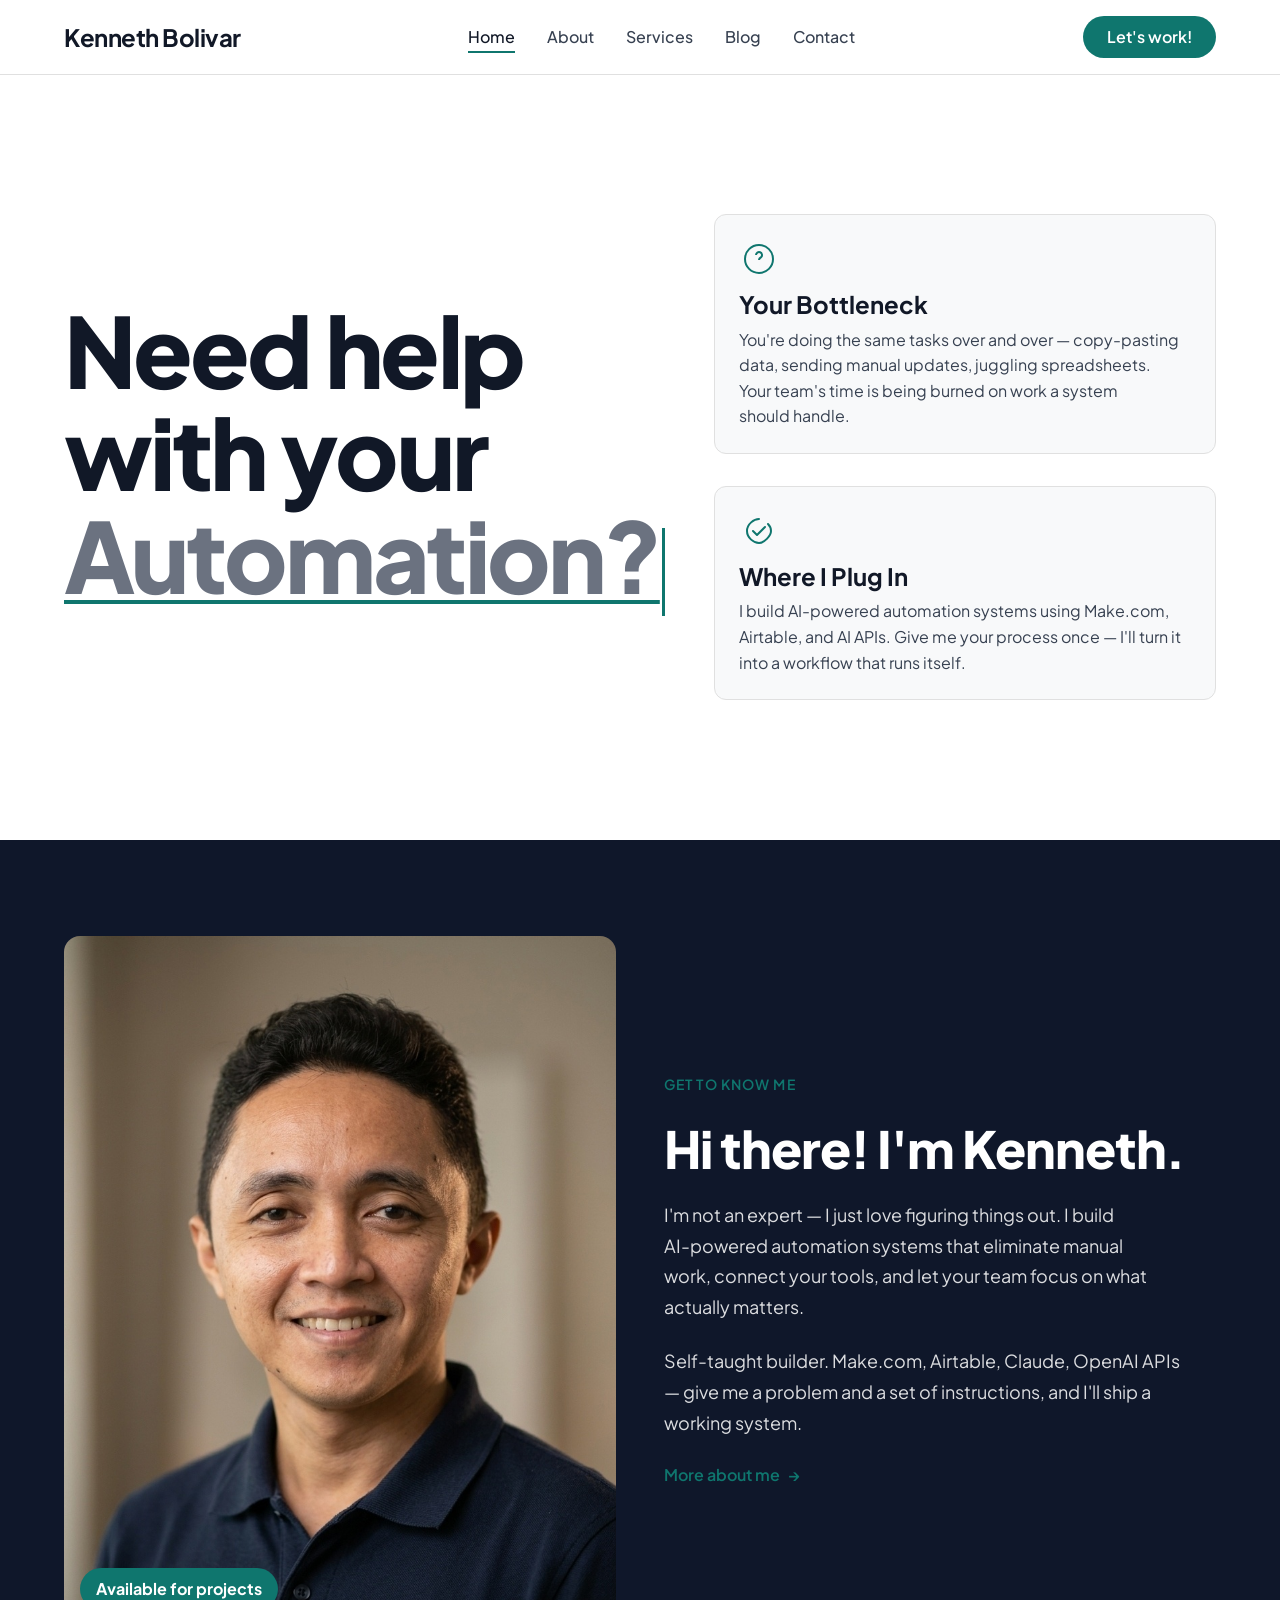
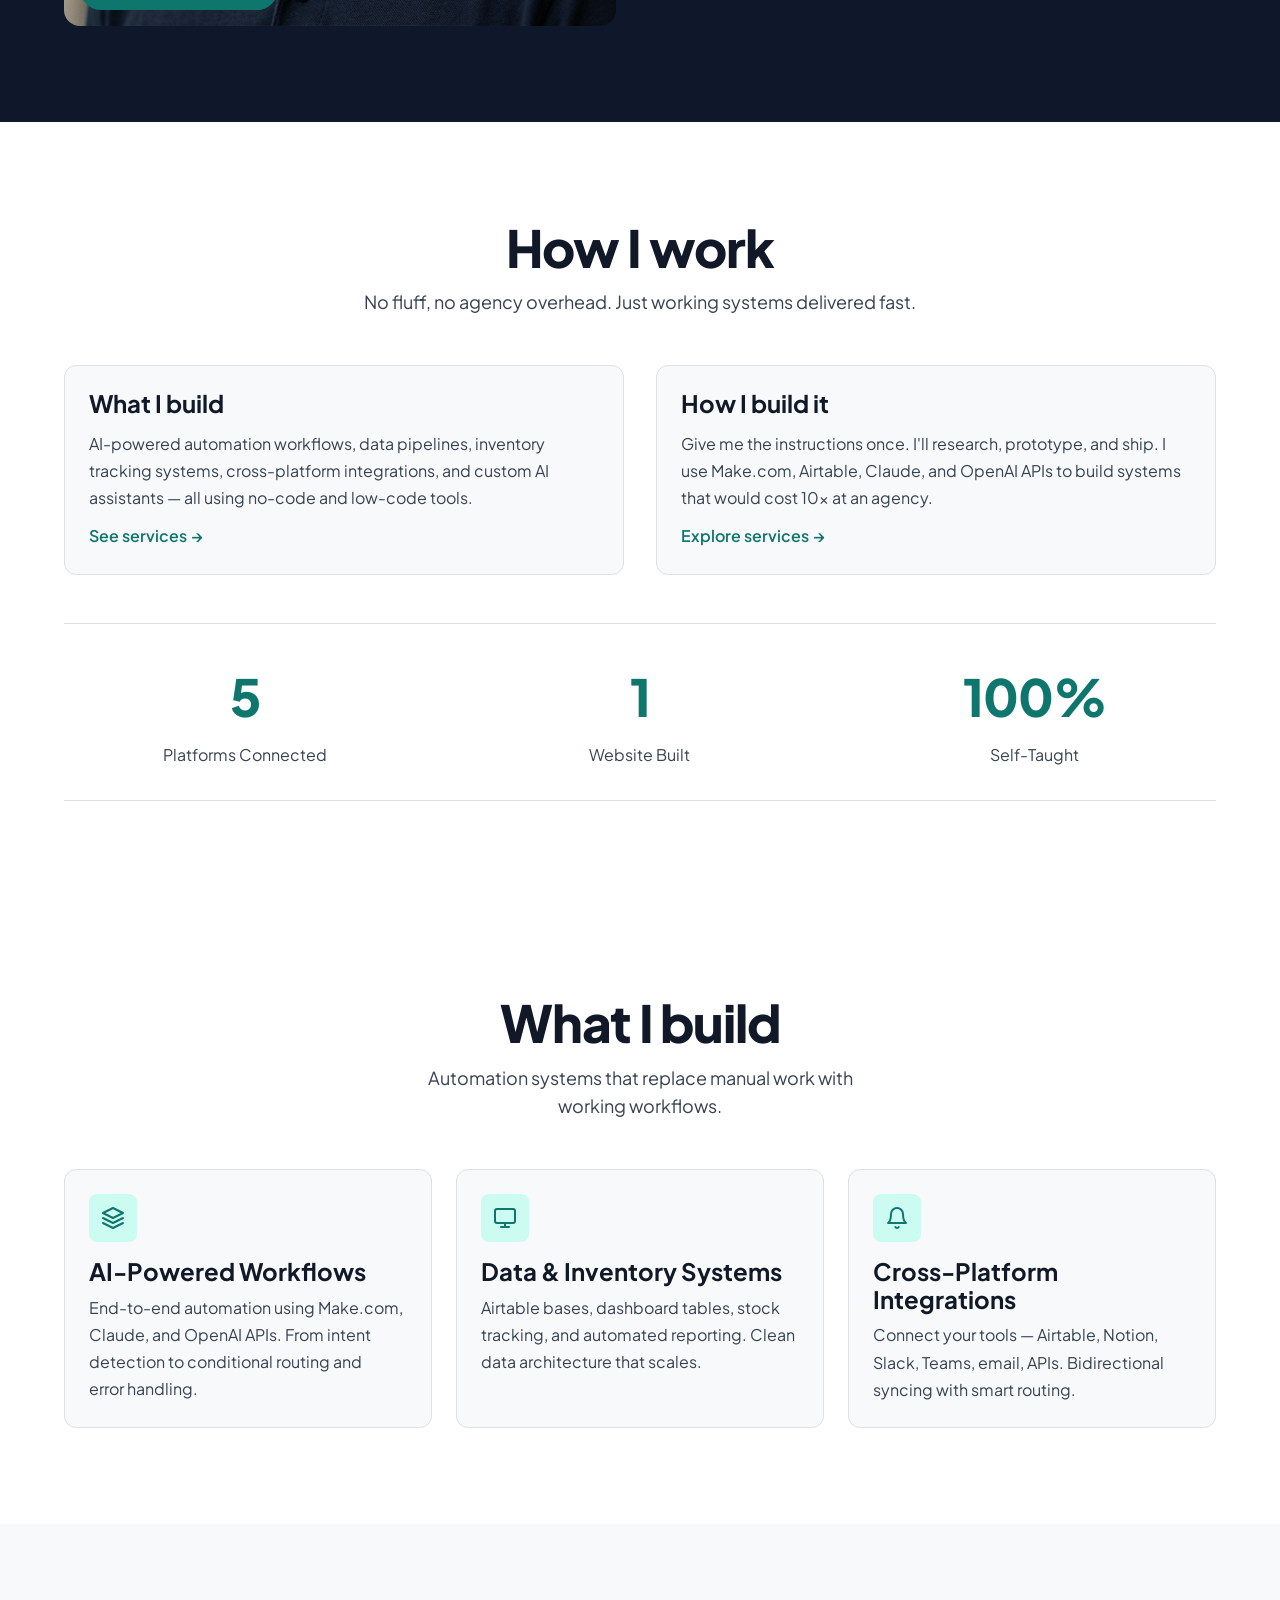
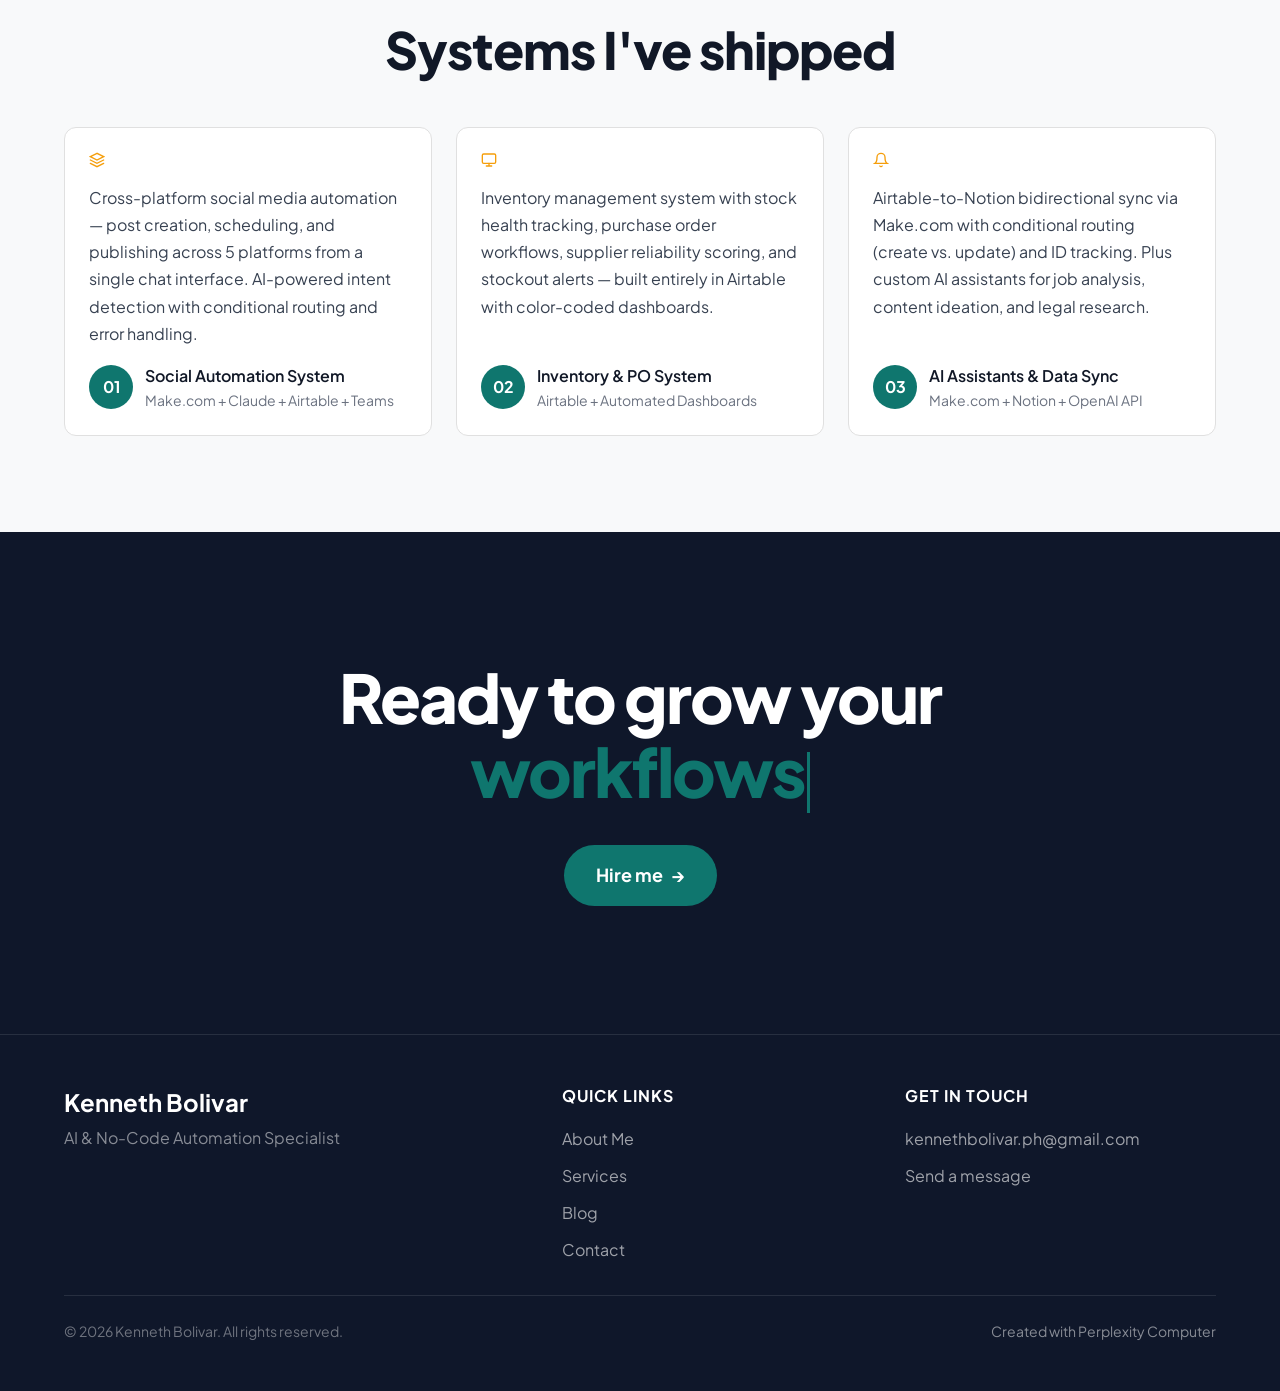
==== commit 68392ff8: "Remove + sign from Platforms Connected and Website Built counters" ====
--- a/index.html
+++ b/index.html
@@ -168,7 +168,7 @@
 
     <div class="stats__counters fade-in">
       <div>
-        <div class="stats__counter-number" data-count="5" data-suffix="+">0</div>
+        <div class="stats__counter-number" data-count="5" data-suffix="">0</div>
         <div class="stats__counter-label">Platforms Connected</div>
       </div>
       <div>
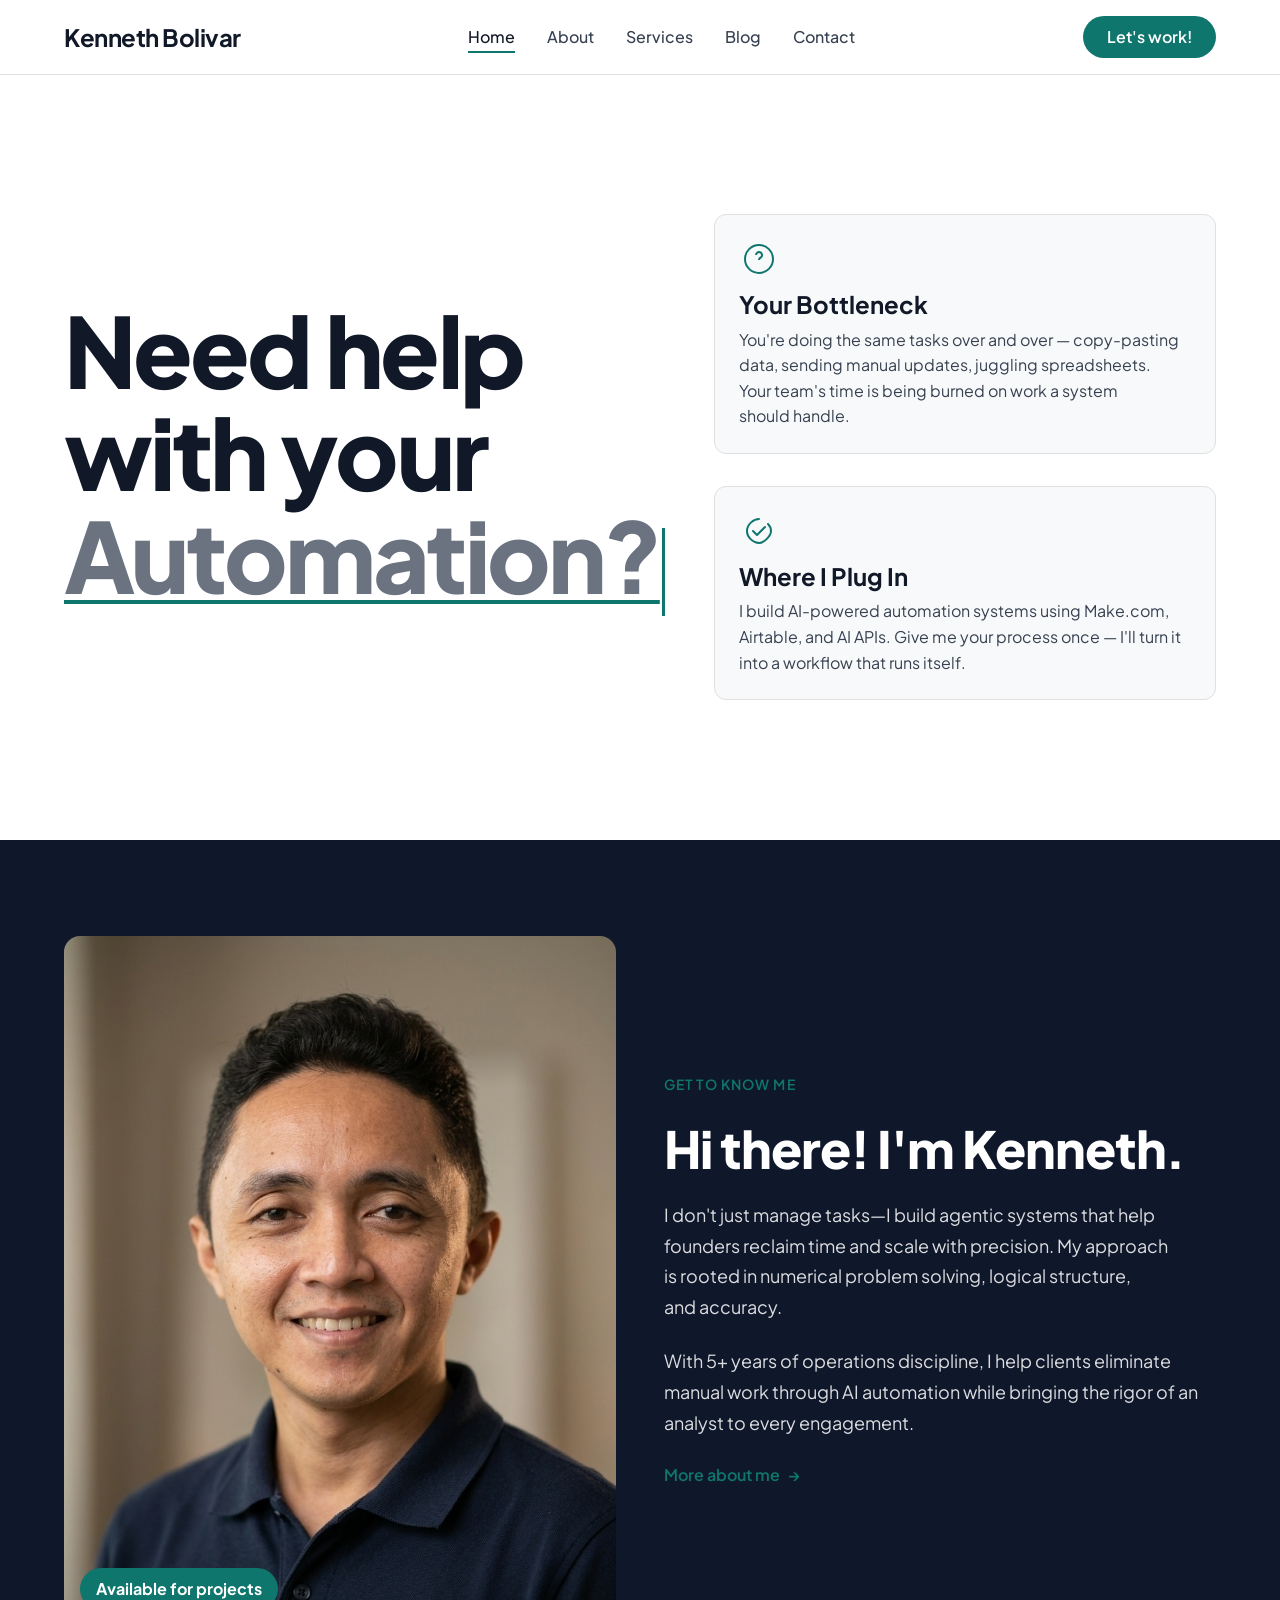
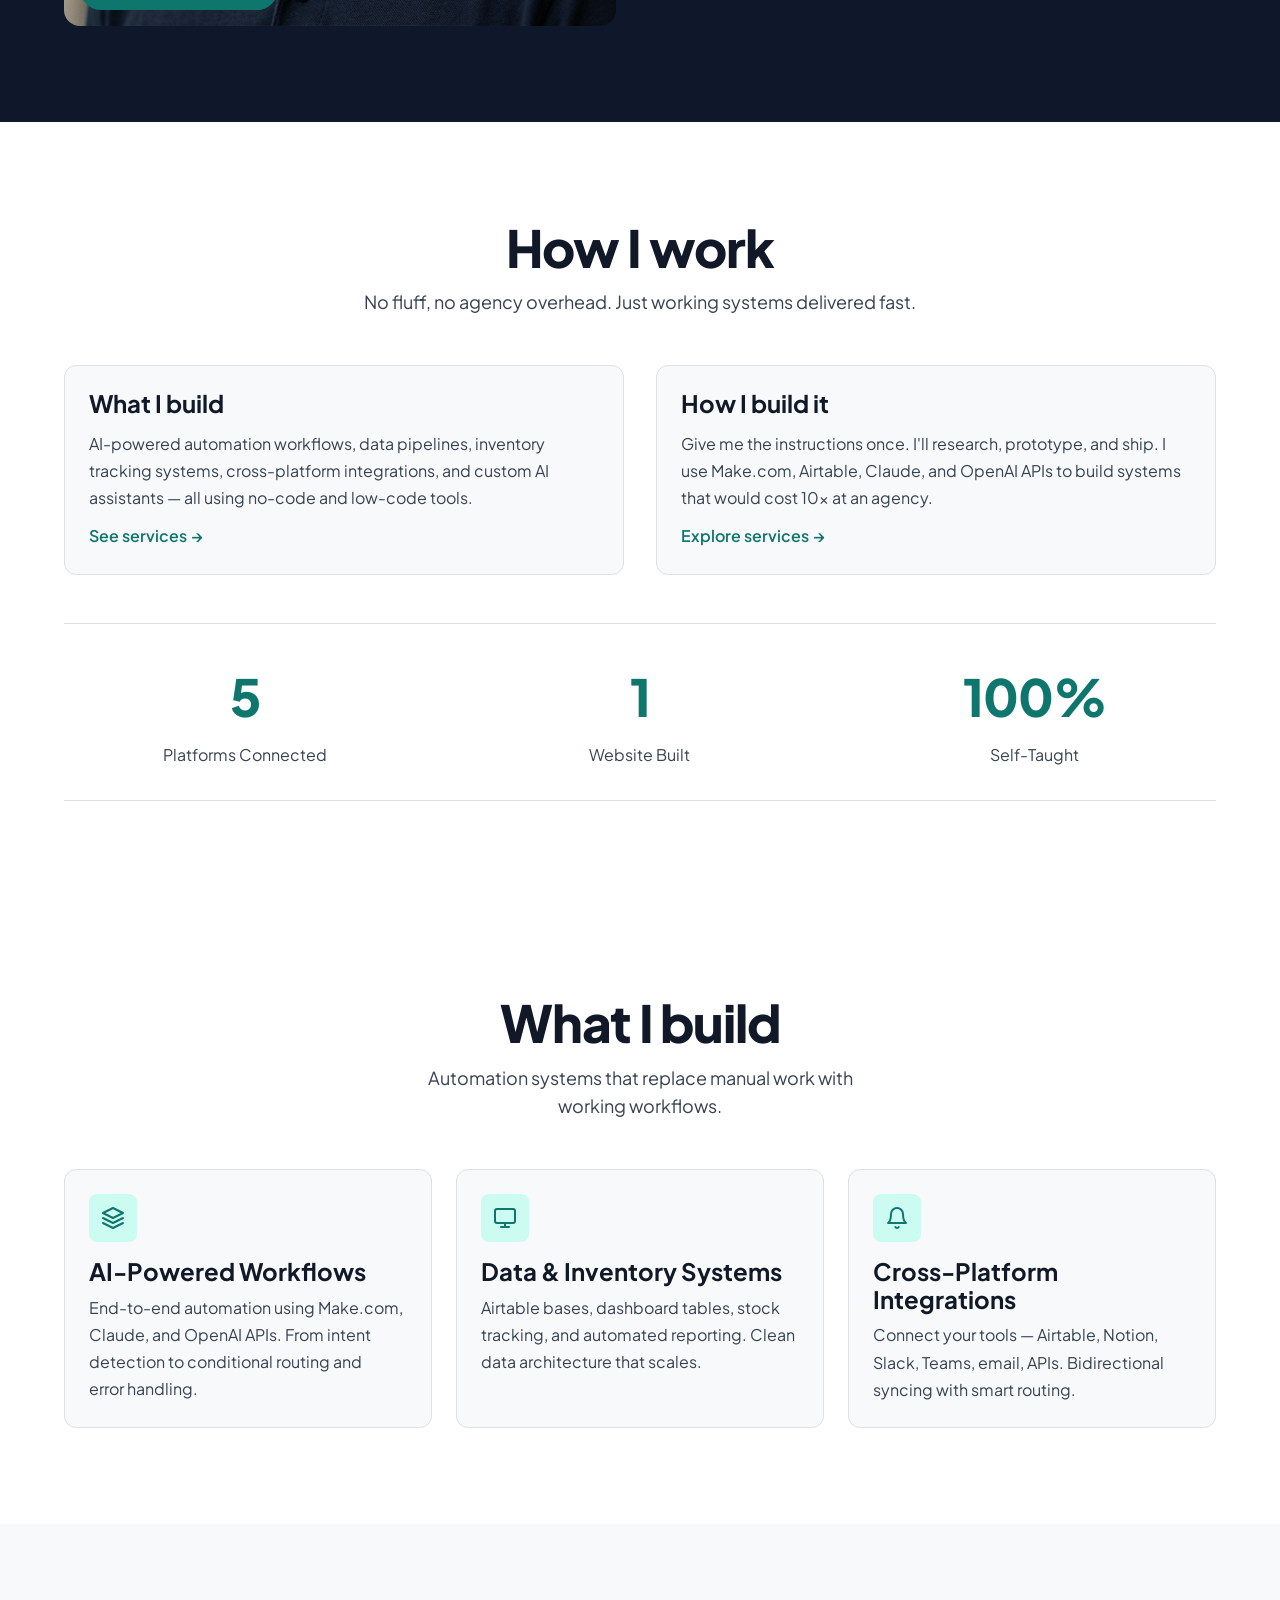
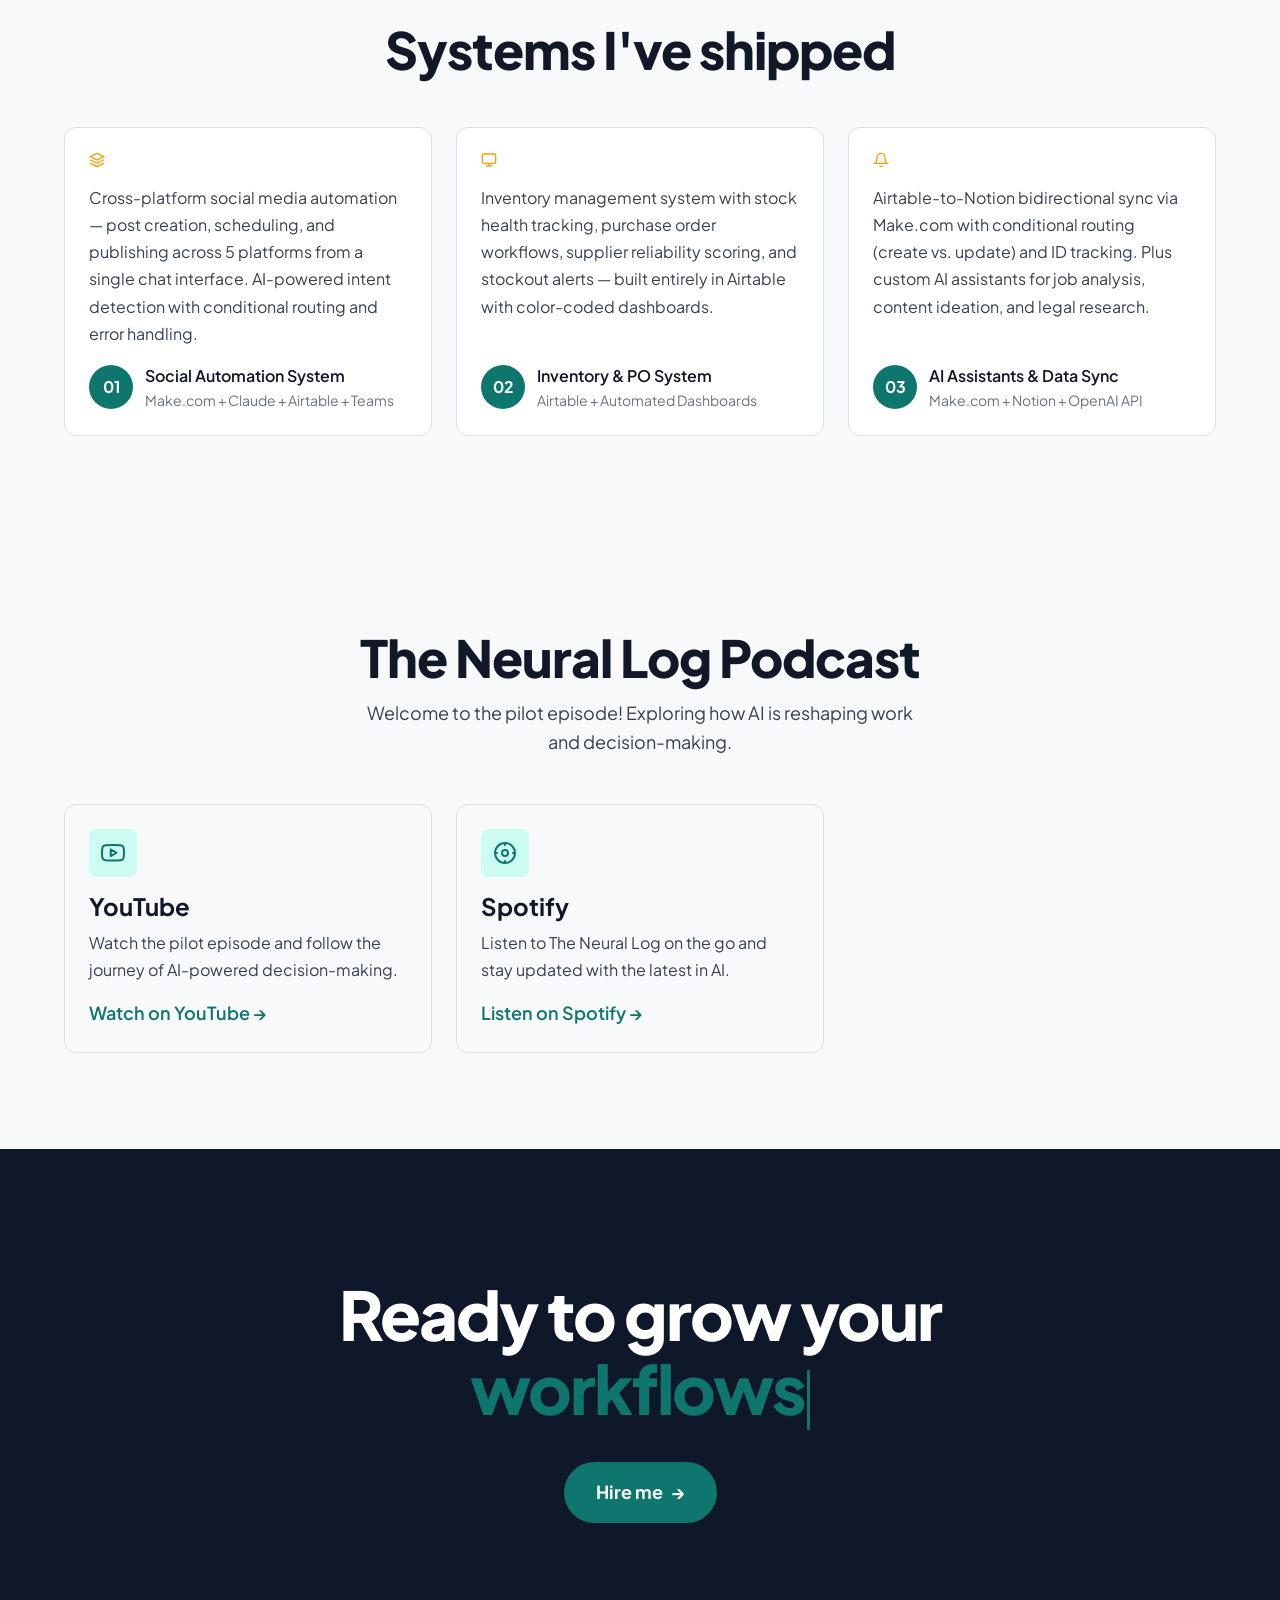
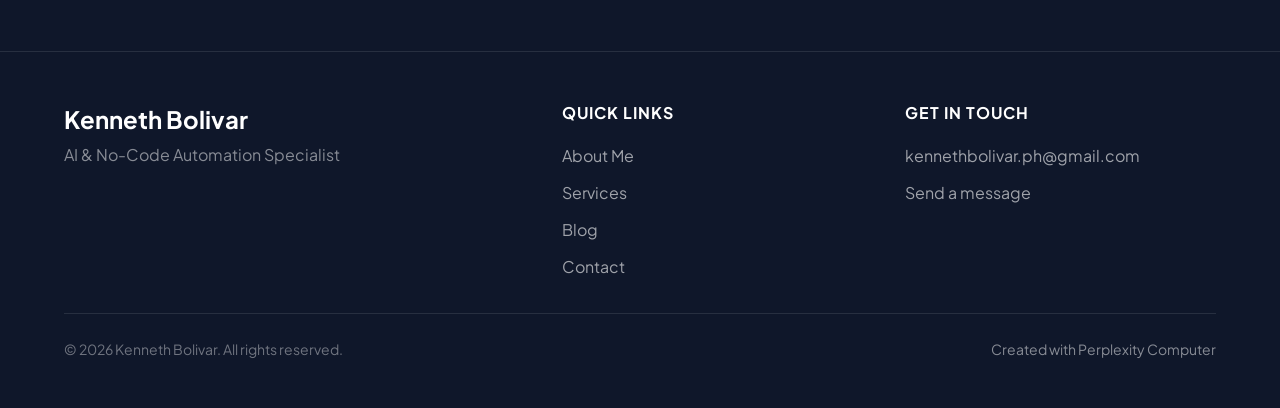
==== commit 76317cae: "Update website: Refine About section and add The Neural Log Podcast section" ====
--- a/index.html
+++ b/index.html
@@ -132,10 +132,10 @@
         <span class="about-intro__label">Get to know me</span>
         <h2 class="about-intro__heading">Hi there! I'm Kenneth.</h2>
         <p class="about-intro__text">
-          I'm not an expert — I just love figuring things out. I build AI-powered automation systems that eliminate manual work, connect your tools, and let your team focus on what actually matters.
+          I don't just manage tasks—I build agentic systems that help founders reclaim time and scale with precision. My approach is rooted in numerical problem solving, logical structure, and accuracy.
         </p>
         <p class="about-intro__text">
-          Self-taught builder. Make.com, Airtable, Claude, OpenAI APIs — give me a problem and a set of instructions, and I'll ship a working system.
+          With 5+ years of operations discipline, I help clients eliminate manual work through AI automation while bringing the rigor of an analyst to every engagement.
         </p>
         <a href="./about.html" class="about-intro__link">
           More about me <span aria-hidden="true">→</span>
@@ -262,6 +262,32 @@
   </div>
 </section>
 
+<!-- ===== THE NEURAL LOG PODCAST ===== -->
+<section class="services-preview" style="background: var(--color-surface);">
+  <div class="container">
+    <h2 class="services-preview__heading fade-in">The Neural Log Podcast</h2>
+    <p class="services-preview__subtext fade-in">Welcome to the pilot episode! Exploring how AI is reshaping work and decision-making.</p>
+    <div class="services-preview__grid">
+      <div class="service-card fade-in">
+        <div class="service-card__icon">
+          <svg width="24" height="24" viewBox="0 0 24 24" fill="none" stroke="currentColor" stroke-width="2" stroke-linecap="round" stroke-linejoin="round"><path d="M22.54 6.42a2.78 2.78 0 0 0-1.94-2C18.88 4 12 4 12 4s-6.88 0-8.6.46a2.78 2.78 0 0 0-1.94 2A29 29 0 0 0 1 11.75a29 29 0 0 0 .46 5.33A2.78 2.78 0 0 0 3.4 19c1.72.46 8.6.46 8.6.46s6.88 0 8.6-.46a2.78 2.78 0 0 0 1.94-2 29 29 0 0 0 .46-5.33 29 29 0 0 0-.46-5.33z"/><polygon points="9.75 15.02 15.5 11.75 9.75 8.48 9.75 15.02"/></svg>
+        </div>
+        <h3>YouTube</h3>
+        <p>Watch the pilot episode and follow the journey of AI-powered decision-making.</p>
+        <a href="https://youtube.com/@theneurallog?si=vd-z-P8oWdagtgml" target="_blank" rel="noopener noreferrer" style="display: inline-flex; align-items: center; gap: 0.25rem; margin-top: 1rem; font-weight: 600;">Watch on YouTube →</a>
+      </div>
+      <div class="service-card fade-in">
+        <div class="service-card__icon">
+          <svg width="24" height="24" viewBox="0 0 24 24" fill="none" stroke="currentColor" stroke-width="2" stroke-linecap="round" stroke-linejoin="round"><circle cx="12" cy="12" r="10"/><circle cx="12" cy="12" r="3"/><path d="M12 2v2M12 20v2M2 12h2M20 12h2"/></svg>
+        </div>
+        <h3>Spotify</h3>
+        <p>Listen to The Neural Log on the go and stay updated with the latest in AI.</p>
+        <a href="https://open.spotify.com/show/339lVwAdAKZqJ1s16rqa0K?si=87d8a2f4404148bc" target="_blank" rel="noopener noreferrer" style="display: inline-flex; align-items: center; gap: 0.25rem; margin-top: 1rem; font-weight: 600;">Listen on Spotify →</a>
+      </div>
+    </div>
+  </div>
+</section>
+
 <!-- ===== PRE-FOOTER CTA ===== -->
 <section class="cta">
   <div class="container">
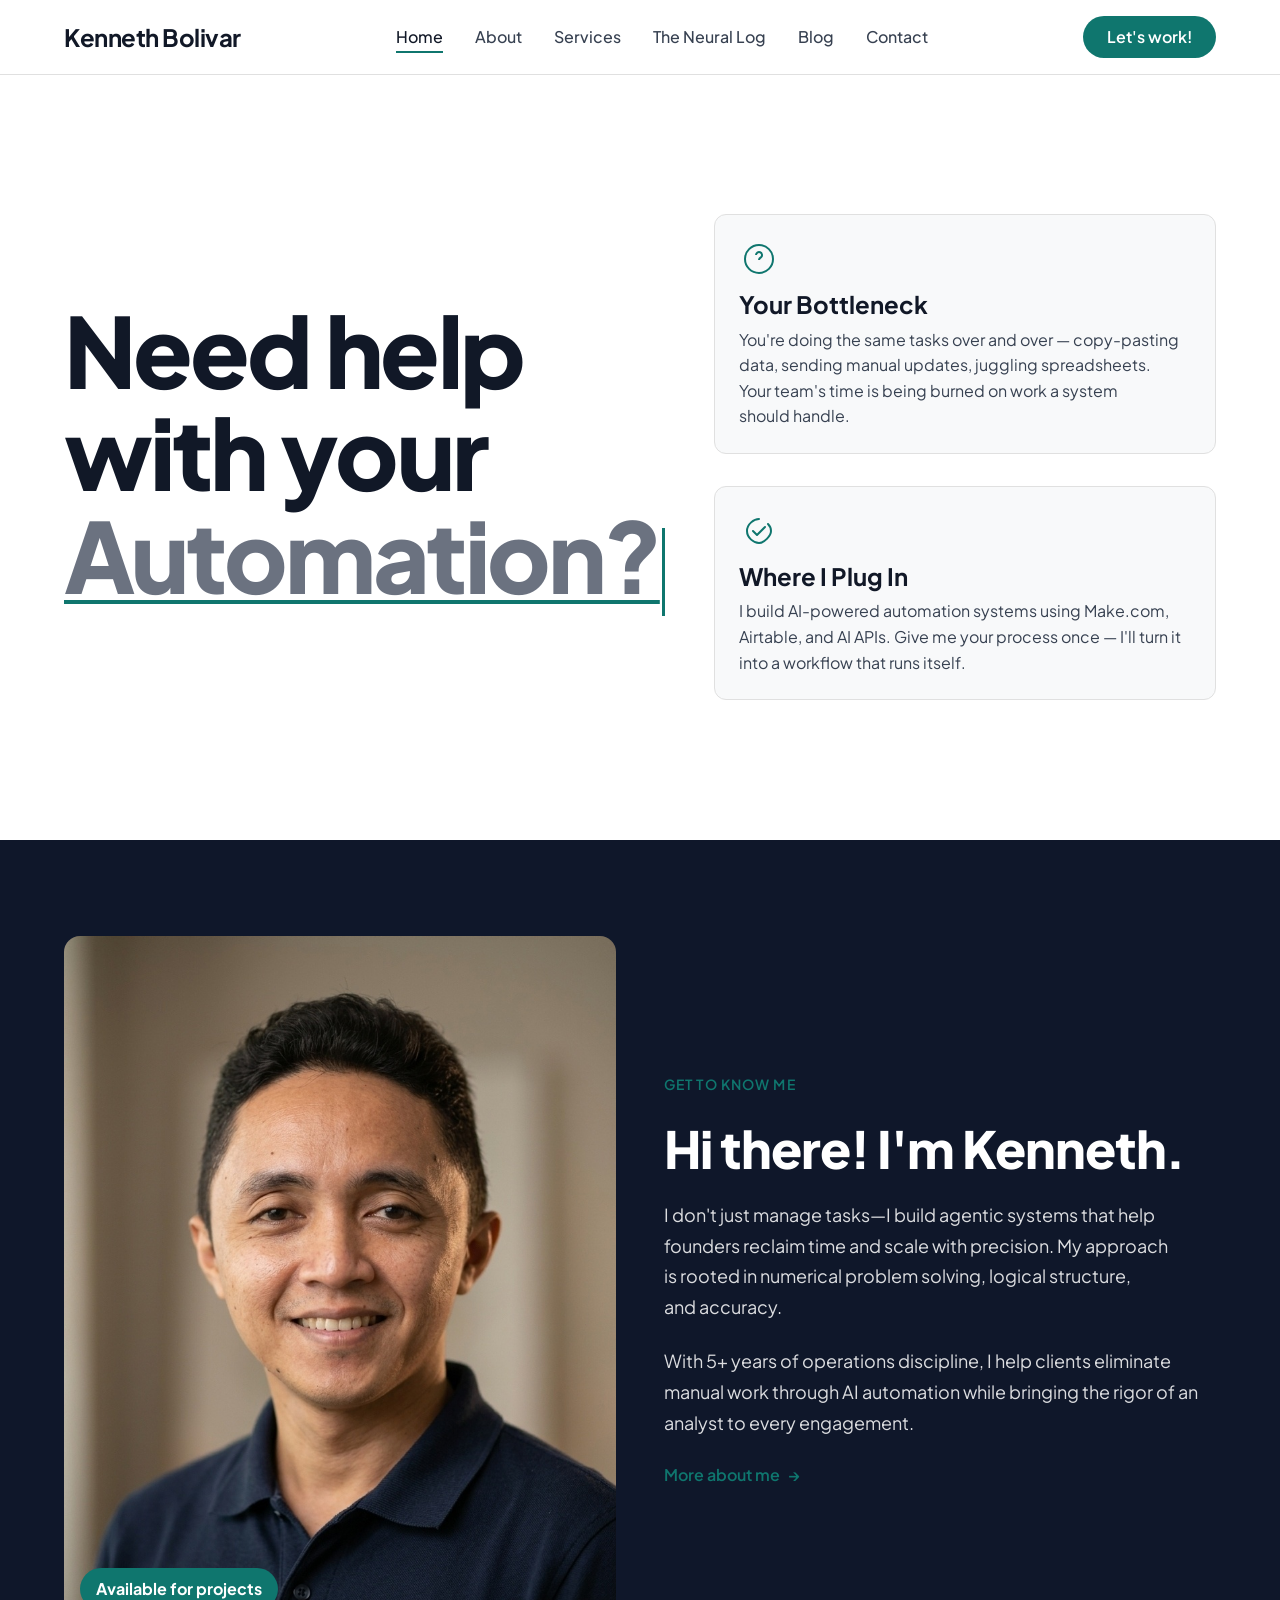
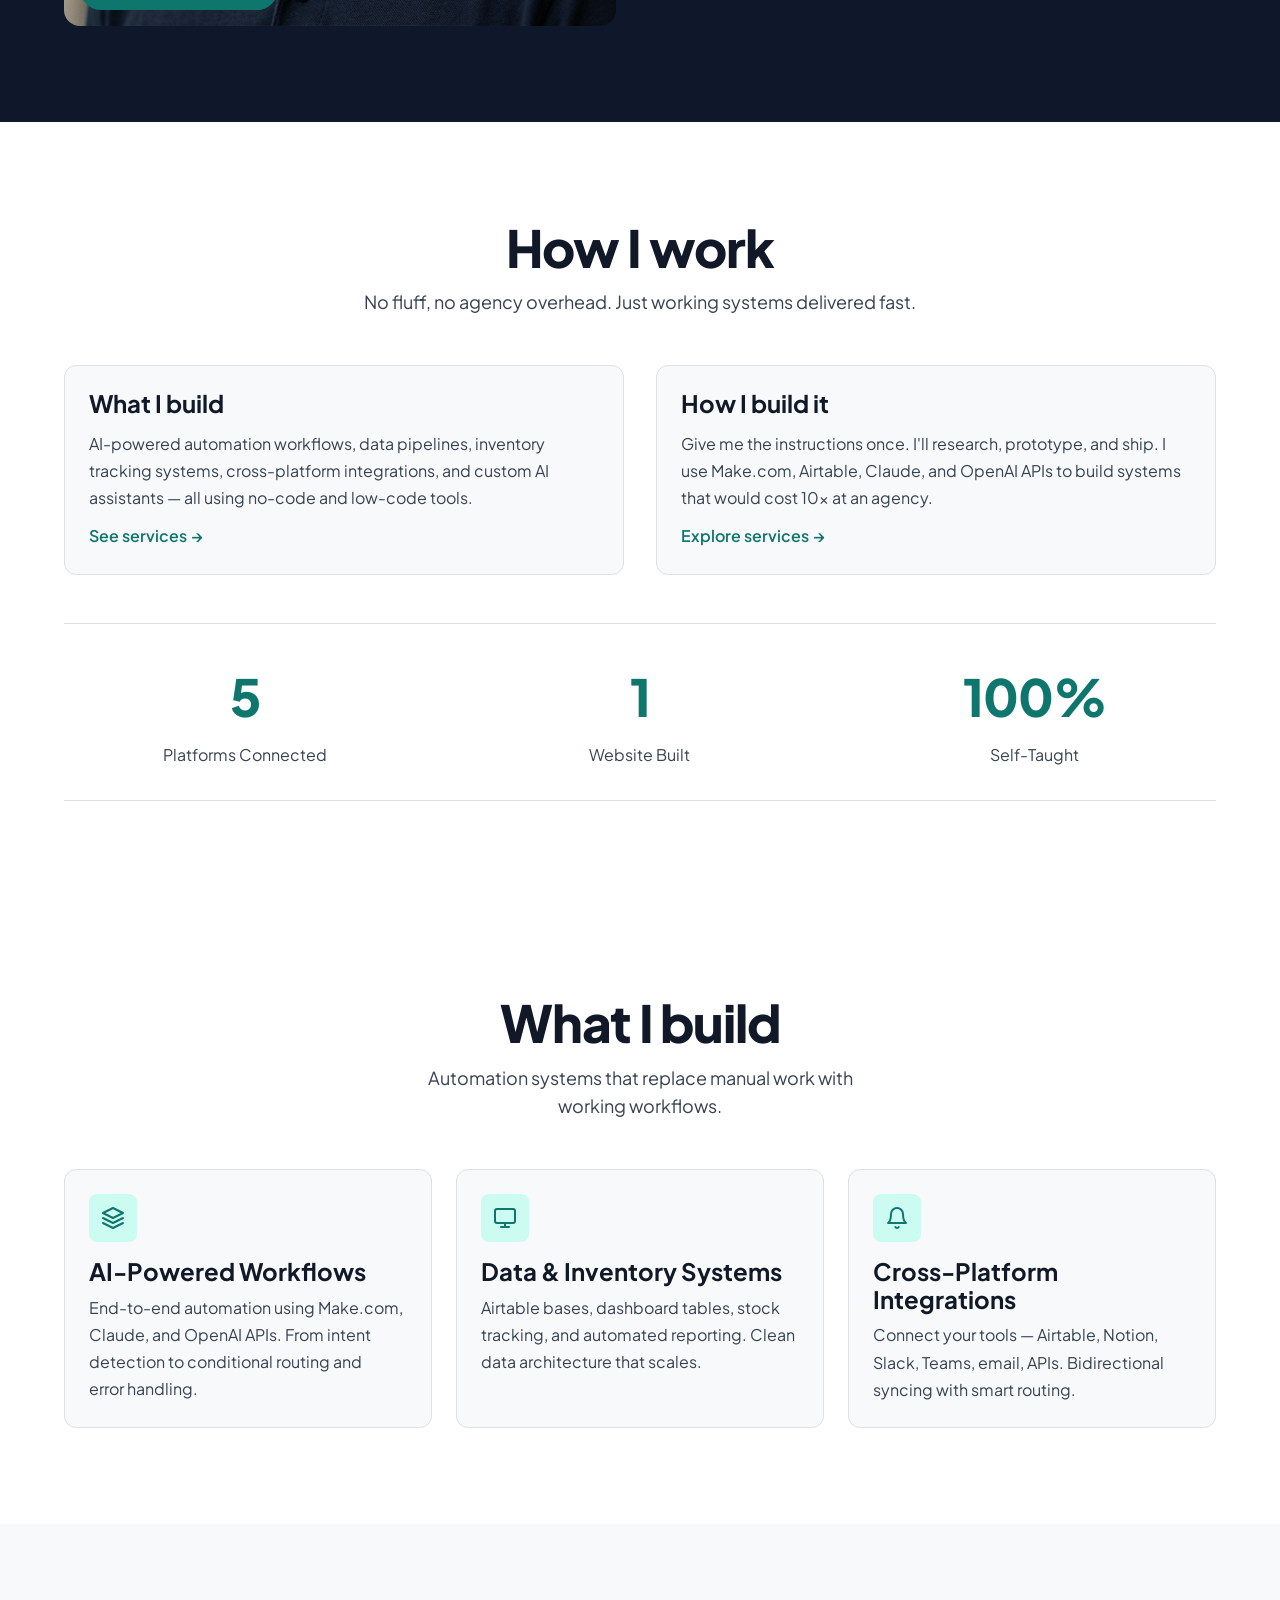
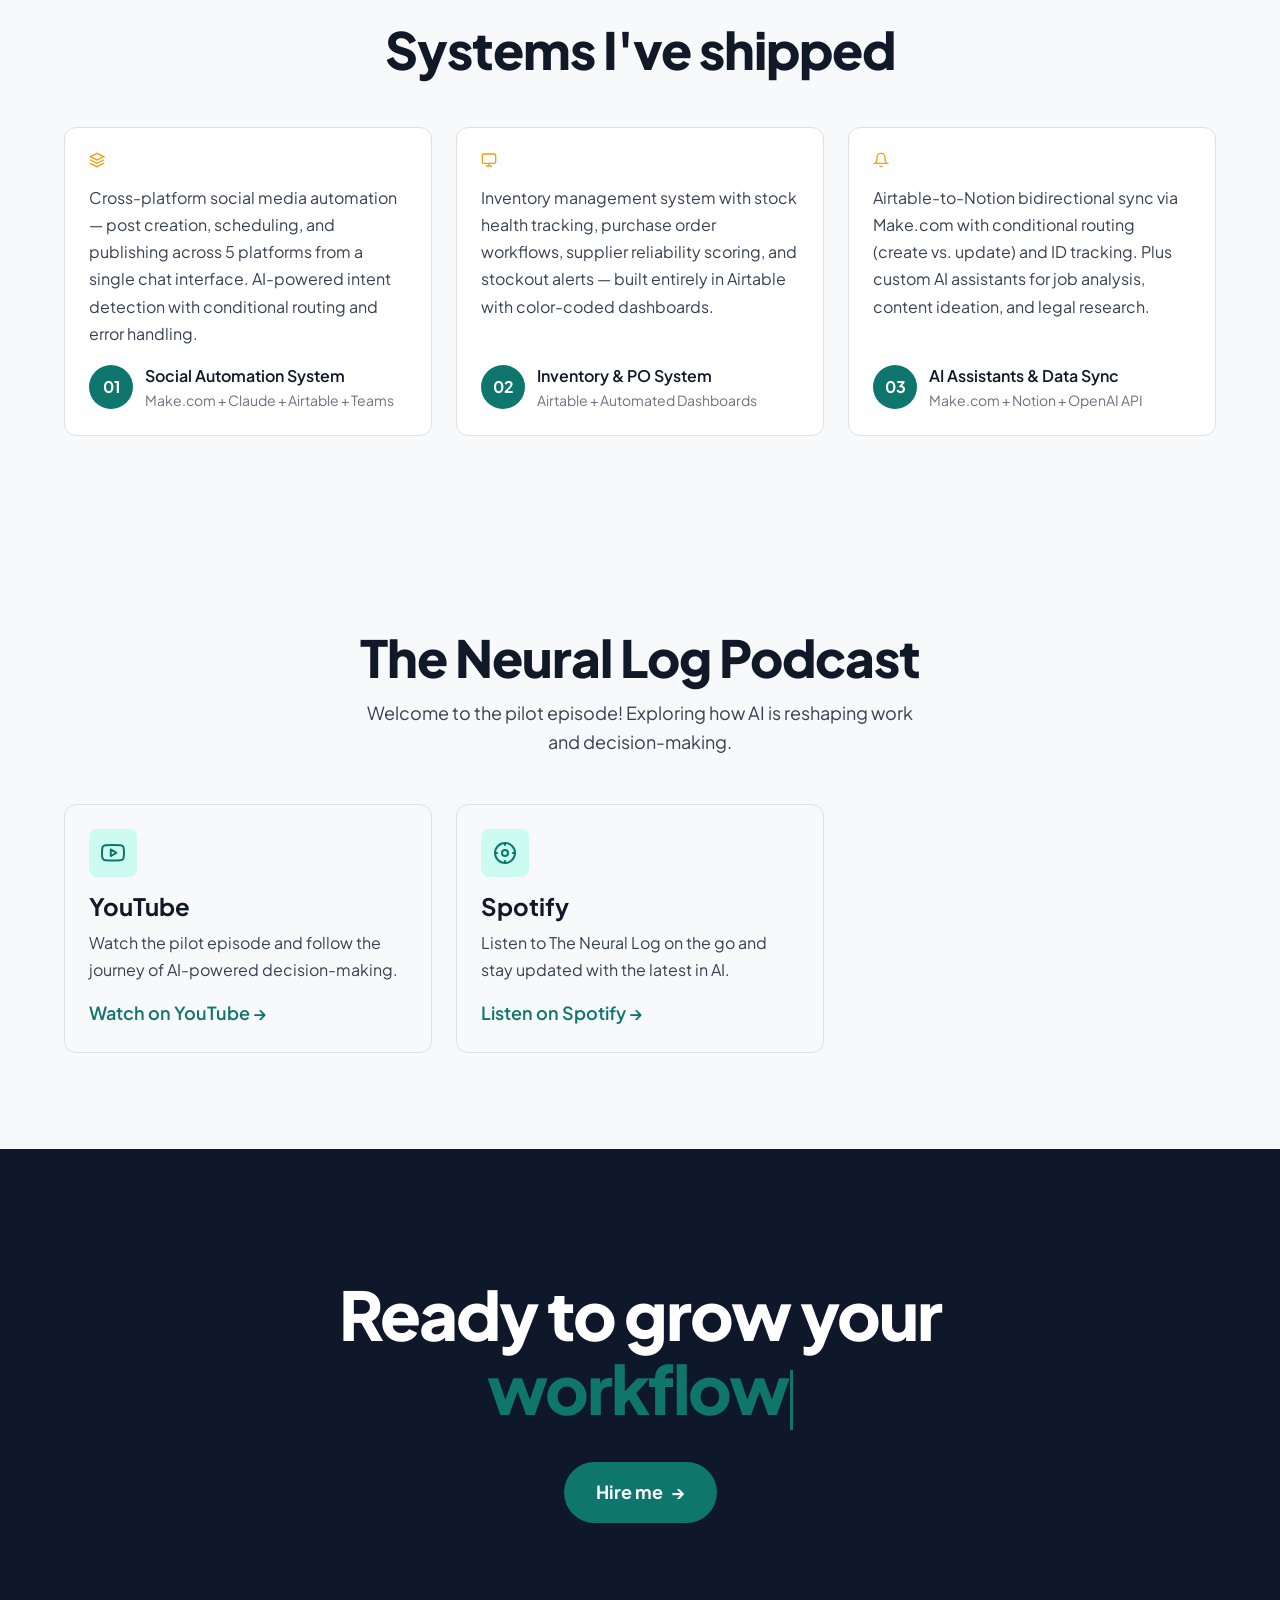
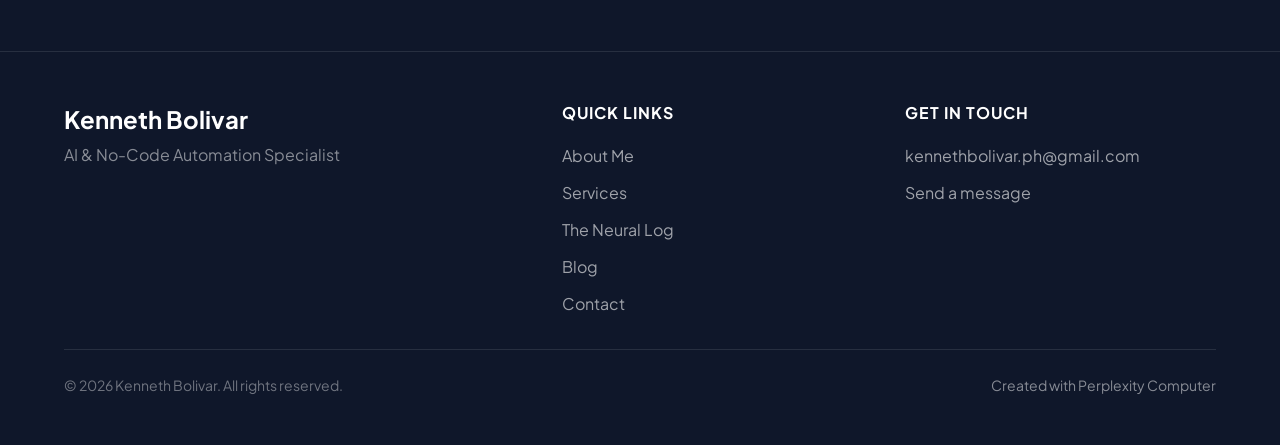
==== commit 47aeac3b: "Add The Neural Log page and publish March 2026 AI headlines blog post" ====
--- a/index.html
+++ b/index.html
@@ -61,6 +61,7 @@
       <li><a href="./index.html" class="nav__link nav__link--active">Home</a></li>
       <li><a href="./about.html" class="nav__link">About</a></li>
       <li><a href="./services.html" class="nav__link">Services</a></li>
+      <li><a href="./the-neural-log.html" class="nav__link">The Neural Log</a></li>
       <li><a href="./blog.html" class="nav__link">Blog</a></li>
       <li><a href="./contact.html" class="nav__link">Contact</a></li>
     </ul>
@@ -81,6 +82,7 @@
   <a href="./index.html" onclick="closeMobile()">Home</a>
   <a href="./about.html" onclick="closeMobile()">About</a>
   <a href="./services.html" onclick="closeMobile()">Services</a>
+  <a href="./the-neural-log.html" onclick="closeMobile()">The Neural Log</a>
   <a href="./blog.html" onclick="closeMobile()">Blog</a>
   <a href="./contact.html" onclick="closeMobile()">Contact</a>
   <a href="./contact.html" class="nav__cta" style="margin-top:1rem" onclick="closeMobile()">Let's work!</a>
@@ -314,6 +316,7 @@
         <ul class="footer__links">
           <li><a href="./about.html">About Me</a></li>
           <li><a href="./services.html">Services</a></li>
+          <li><a href="./the-neural-log.html">The Neural Log</a></li>
           <li><a href="./blog.html">Blog</a></li>
           <li><a href="./contact.html">Contact</a></li>
         </ul>
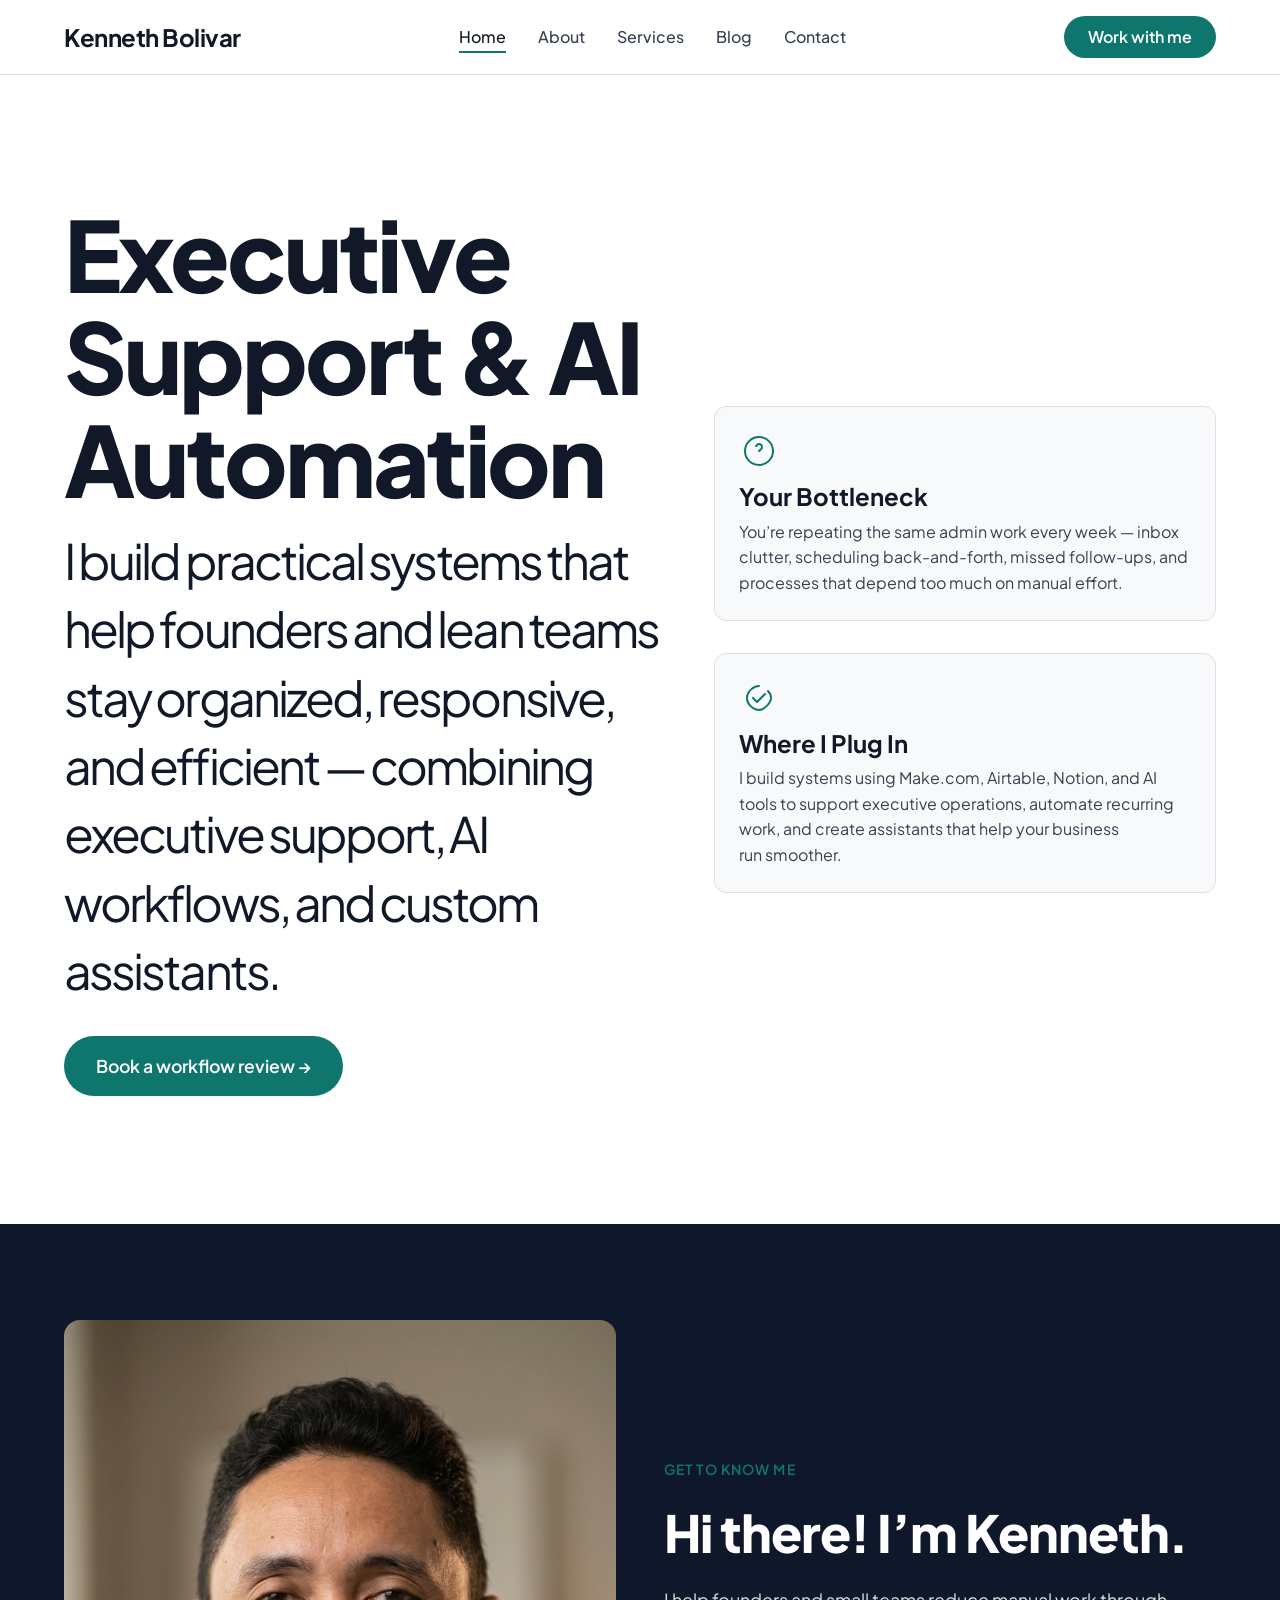
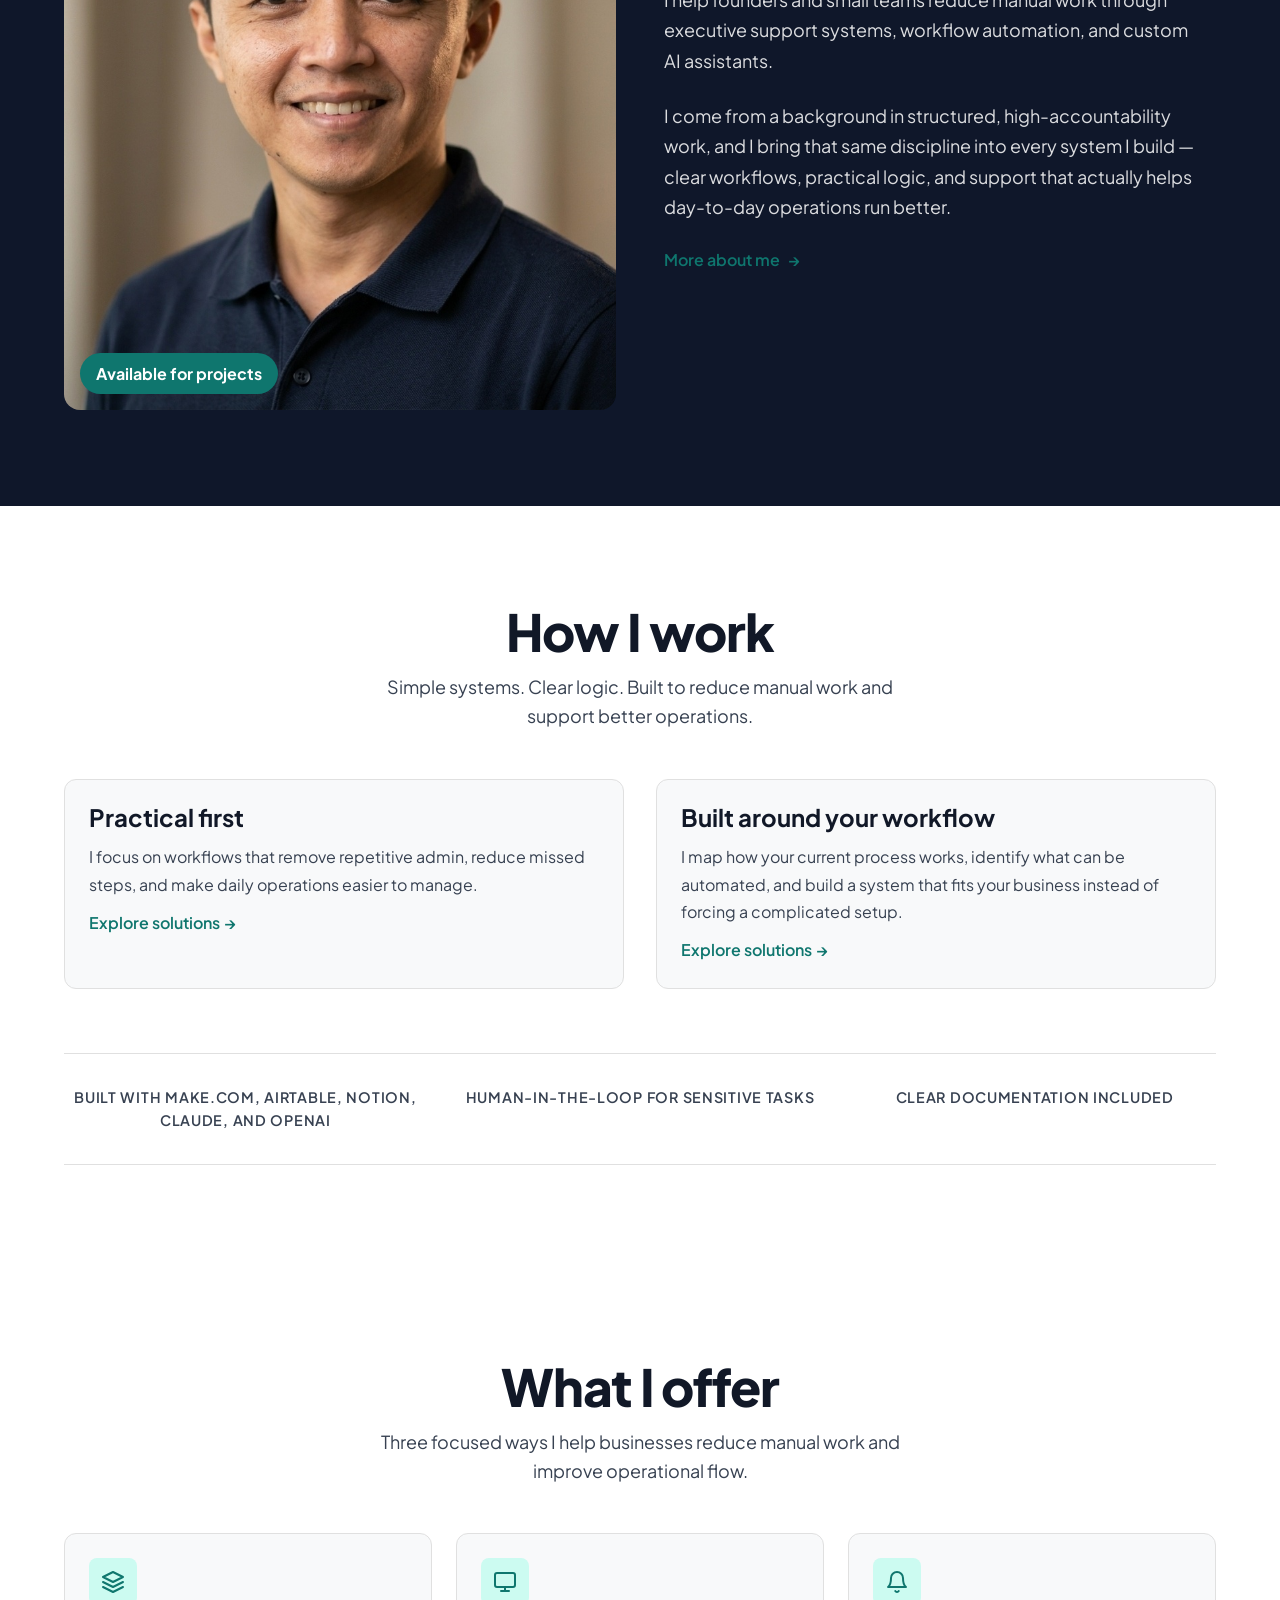
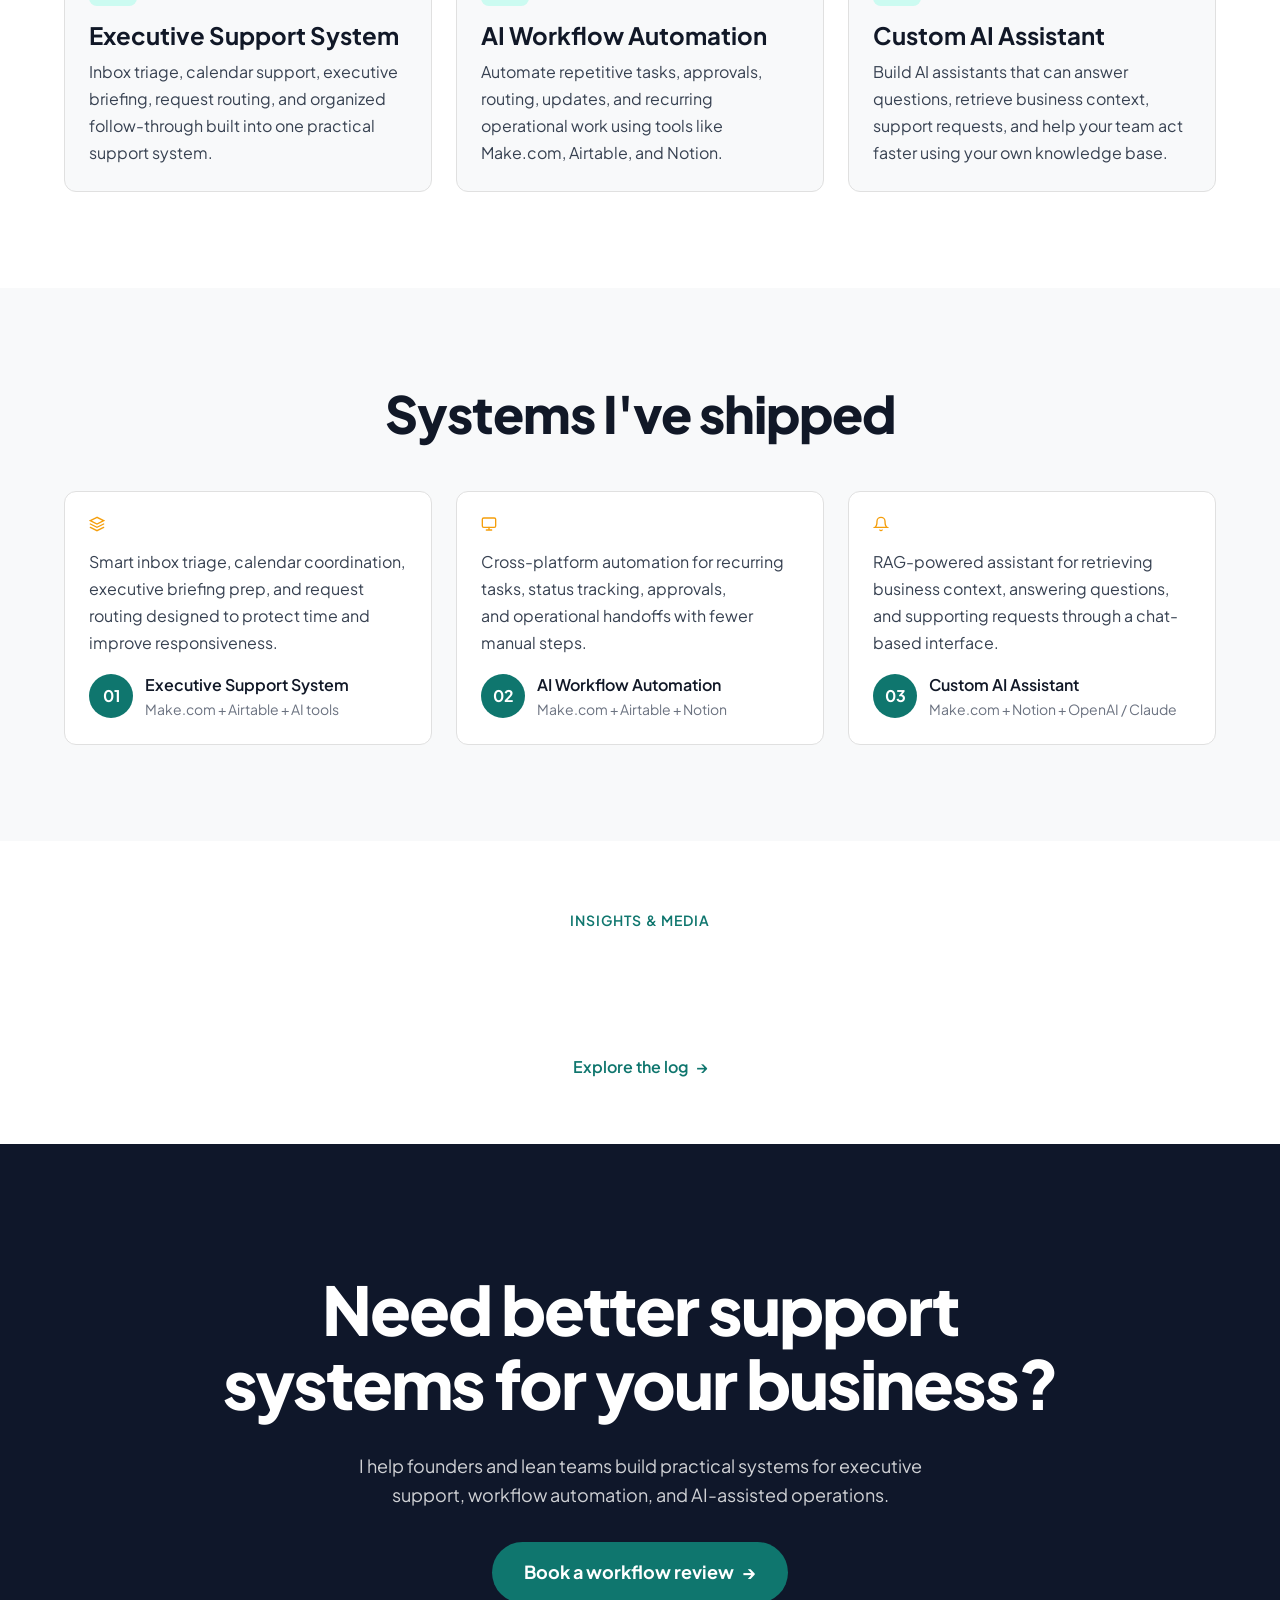
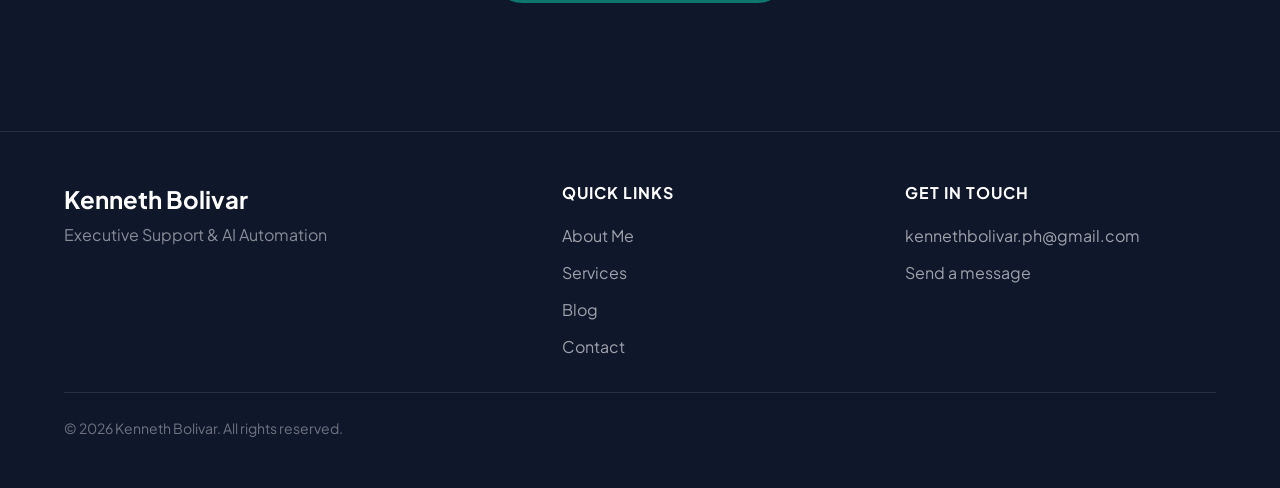
==== commit f80649b4: "Apply blog fixes: update listing, create new article page with hero image, author byline, and share " ====
--- a/index.html
+++ b/index.html
@@ -8,20 +8,13 @@
 / /___/ /_/ / / / / / / /_/ / /_/ / /_/  __/ /
 \____/\____/_/ /_/ /_/ .___/\__,_/\__/\___/_/
                     /_/
-        Created with Perplexity Computer
-        https://www.perplexity.ai/computer
 -->
-<meta name="generator" content="Perplexity Computer">
-<meta name="author" content="Perplexity Computer">
-<meta property="og:see_also" content="https://www.perplexity.ai/computer">
-<link rel="author" href="https://www.perplexity.ai/computer">
-
 <meta charset="UTF-8">
 <meta name="viewport" content="width=device-width, initial-scale=1.0">
-<title>Kenneth Bolivar — AI &amp; No-Code Automation Specialist</title>
-<meta name="description" content="Kenneth Bolivar builds AI-powered automation systems using Make.com, Airtable, and AI APIs. Streamline operations, eliminate manual work, and scale smarter.">
-<meta property="og:title" content="Kenneth Bolivar — AI & No-Code Automation Specialist">
-<meta property="og:description" content="AI-powered workflows, no-code automation, and data systems that actually work.">
+<title>Kenneth Bolivar — Executive Support &amp; AI Automation</title>
+<meta name="description" content="I build practical systems that help founders and lean teams stay organized, responsive, and efficient — combining executive support, AI workflows, and custom assistants.">
+<meta property="og:title" content="Kenneth Bolivar — Executive Support & AI Automation">
+<meta property="og:description" content="I build practical systems that help founders and lean teams stay organized, responsive, and efficient.">
 
 <link href="https://fonts.googleapis.com/css2?family=Plus+Jakarta+Sans:wght@300;400;500;600;700;800&display=swap" rel="stylesheet">
 <link rel="stylesheet" href="./base.css">
@@ -32,17 +25,16 @@
   "@context": "https://schema.org",
   "@type": "Person",
   "name": "Kenneth Bolivar",
-  "jobTitle": "AI & No-Code Automation Specialist",
+  "jobTitle": "Executive Support & AI Automation Specialist",
   "url": "https://kennethbolivar.cv",
   "email": "kennethbolivar.ph@gmail.com",
-  "telephone": "+63-926-686-3613",
   "address": {
     "@type": "PostalAddress",
     "addressLocality": "Quezon City",
     "addressCountry": "PH"
   },
-  "knowsAbout": ["Make.com", "Airtable", "AI Automation", "No-Code Automation", "OpenAI API", "Claude API", "Workflow Automation", "Data Systems"],
-  "description": "Self-taught AI automation builder specializing in Make.com, Airtable, and AI API integrations. Builds production-ready workflow automation systems for businesses.",
+  "knowsAbout": ["Make.com", "Airtable", "AI Automation", "No-Code Automation", "Executive Support", "Notion", "Workflow Automation"],
+  "description": "I help founders and lean teams stay organized, responsive, and efficient through executive support and AI automation.",
   "sameAs": [
     "https://github.com/kennethbolivarph-stack"
   ]
@@ -61,7 +53,6 @@
       <li><a href="./index.html" class="nav__link nav__link--active">Home</a></li>
       <li><a href="./about.html" class="nav__link">About</a></li>
       <li><a href="./services.html" class="nav__link">Services</a></li>
-      <li><a href="./the-neural-log.html" class="nav__link">The Neural Log</a></li>
       <li><a href="./blog.html" class="nav__link">Blog</a></li>
       <li><a href="./contact.html" class="nav__link">Contact</a></li>
     </ul>
@@ -69,7 +60,7 @@
       <button class="theme-toggle" data-theme-toggle aria-label="Toggle dark mode">
         <svg width="20" height="20" viewBox="0 0 24 24" fill="none" stroke="currentColor" stroke-width="2"><path d="M21 12.79A9 9 0 1 1 11.21 3 7 7 0 0 0 21 12.79z"/></svg>
       </button>
-      <a href="./contact.html" class="nav__cta">Let's work!</a>
+      <a href="./contact.html" class="nav__cta">Work with me</a>
     </div>
     <button class="nav__hamburger" id="hamburger" aria-label="Open menu">
       <span></span><span></span><span></span>
@@ -82,10 +73,9 @@
   <a href="./index.html" onclick="closeMobile()">Home</a>
   <a href="./about.html" onclick="closeMobile()">About</a>
   <a href="./services.html" onclick="closeMobile()">Services</a>
-  <a href="./the-neural-log.html" onclick="closeMobile()">The Neural Log</a>
   <a href="./blog.html" onclick="closeMobile()">Blog</a>
   <a href="./contact.html" onclick="closeMobile()">Contact</a>
-  <a href="./contact.html" class="nav__cta" style="margin-top:1rem" onclick="closeMobile()">Let's work!</a>
+  <a href="./contact.html" class="nav__cta" style="margin-top:1rem" onclick="closeMobile()">Work with me</a>
 </div>
 
 <!-- ===== HERO ===== -->
@@ -94,11 +84,15 @@
     <div class="hero__grid">
       <div>
         <h1 class="hero__heading">
-          <span class="sr-only">Kenneth Bolivar — AI & No-Code Automation Specialist</span>
-          Need help with your
+          Executive Support &amp; AI Automation
           <br>
-          <span class="hero__typed-word" id="typedWord"></span><span class="hero__cursor"></span>
+          <span style="font-size: 0.5em; font-weight: 400; display: block; margin-top: 1rem; line-height: 1.4;">
+            I build practical systems that help founders and lean teams stay organized, responsive, and efficient — combining executive support, AI workflows, and custom assistants.
+          </span>
         </h1>
+        <div style="margin-top: 2rem;">
+          <a href="./contact.html" class="nav__cta" style="padding: 1rem 2rem; font-size: 1.1rem;">Book a workflow review →</a>
+        </div>
       </div>
       <div class="hero__right">
         <div class="hero__card">
@@ -107,7 +101,7 @@
             <path d="M17 16a3 3 0 115.2 2.1c-.8.6-2.2 1.2-2.2 2.9M20 26h.01"/>
           </svg>
           <h3>Your Bottleneck</h3>
-          <p>You're doing the same tasks over and over — copy-pasting data, sending manual updates, juggling spreadsheets. Your team's time is being burned on work a system should handle.</p>
+          <p>You’re repeating the same admin work every week — inbox clutter, scheduling back-and-forth, missed follow-ups, and processes that depend too much on manual effort.</p>
         </div>
         <div class="hero__card">
           <svg class="hero__card-icon" viewBox="0 0 40 40" fill="none" stroke="currentColor" stroke-width="2">
@@ -115,7 +109,7 @@
             <path d="M14 20l4 4 8-8" stroke-linecap="round" stroke-linejoin="round"/>
           </svg>
           <h3>Where I Plug In</h3>
-          <p>I build AI-powered automation systems using Make.com, Airtable, and AI APIs. Give me your process once — I'll turn it into a workflow that runs itself.</p>
+          <p>I build systems using Make.com, Airtable, Notion, and AI tools to support executive operations, automate recurring work, and create assistants that help your business run smoother.</p>
         </div>
       </div>
     </div>
@@ -127,17 +121,17 @@
   <div class="container">
     <div class="about-intro__grid">
       <div class="about-intro__image-wrapper">
-        <img src="./assets/profile.jpg" alt="Kenneth Bolivar — AI Automation Specialist" class="about-intro__image" loading="lazy">
+        <img src="./assets/profile.jpg" alt="Kenneth Bolivar — Executive Support & AI Automation" class="about-intro__image" loading="lazy">
         <span class="about-intro__badge">Available for projects</span>
       </div>
       <div class="about-intro__content">
-        <span class="about-intro__label">Get to know me</span>
-        <h2 class="about-intro__heading">Hi there! I'm Kenneth.</h2>
+        <span class="about-intro__label">GET TO KNOW ME</span>
+        <h2 class="about-intro__heading">Hi there! I’m Kenneth.</h2>
         <p class="about-intro__text">
-          I don't just manage tasks—I build agentic systems that help founders reclaim time and scale with precision. My approach is rooted in numerical problem solving, logical structure, and accuracy.
+          I help founders and small teams reduce manual work through executive support systems, workflow automation, and custom AI assistants.
         </p>
         <p class="about-intro__text">
-          With 5+ years of operations discipline, I help clients eliminate manual work through AI automation while bringing the rigor of an analyst to every engagement.
+          I come from a background in structured, high-accountability work, and I bring that same discipline into every system I build — clear workflows, practical logic, and support that actually helps day-to-day operations run better.
         </p>
         <a href="./about.html" class="about-intro__link">
           More about me <span aria-hidden="true">→</span>
@@ -147,76 +141,74 @@
   </div>
 </section>
 
-<!-- ===== STATS ===== -->
+<!-- ===== HOW I WORK ===== -->
 <section class="stats">
   <div class="container">
     <div class="stats__header fade-in">
       <h2 class="stats__heading">How I work</h2>
-      <p class="stats__subtext">No fluff, no agency overhead. Just working systems delivered fast.</p>
+      <p class="stats__subtext">Simple systems. Clear logic. Built to reduce manual work and support better operations.</p>
     </div>
 
     <div class="stats__grid fade-in">
       <div class="stats__info-card">
-        <h3>What I build</h3>
-        <p>AI-powered automation workflows, data pipelines, inventory tracking systems, cross-platform integrations, and custom AI assistants — all using no-code and low-code tools.</p>
-        <a href="./services.html">See services <span aria-hidden="true">→</span></a>
+        <h3>Practical first</h3>
+        <p>I focus on workflows that remove repetitive admin, reduce missed steps, and make daily operations easier to manage.</p>
+        <a href="./services.html">Explore solutions <span aria-hidden="true">→</span></a>
       </div>
       <div class="stats__info-card">
-        <h3>How I build it</h3>
-        <p>Give me the instructions once. I'll research, prototype, and ship. I use Make.com, Airtable, Claude, and OpenAI APIs to build systems that would cost 10x at an agency.</p>
-        <a href="./services.html">Explore services <span aria-hidden="true">→</span></a>
-      </div>
-    </div>
-
-    <div class="stats__counters fade-in">
-      <div>
-        <div class="stats__counter-number" data-count="5" data-suffix="">0</div>
-        <div class="stats__counter-label">Platforms Connected</div>
-      </div>
-      <div>
-        <div class="stats__counter-number" data-count="1" data-suffix="">0</div>
-        <div class="stats__counter-label">Website Built</div>
-      </div>
-      <div>
-        <div class="stats__counter-number" data-count="100" data-suffix="%">0</div>
-        <div class="stats__counter-label">Self-Taught</div>
-      </div>
-    </div>
-  </div>
-</section>
-
-<!-- ===== SERVICES PREVIEW ===== -->
+        <h3>Built around your workflow</h3>
+        <p>I map how your current process works, identify what can be automated, and build a system that fits your business instead of forcing a complicated setup.</p>
+        <a href="./services.html">Explore solutions <span aria-hidden="true">→</span></a>
+      </div>
+    </div>
+
+    <!-- Trust Strip -->
+    <div class="stats__counters fade-in" style="margin-top: 4rem; border-top: 1px solid var(--color-border); padding-top: 2rem;">
+      <div style="flex: 1; text-align: center;">
+        <p style="font-weight: 600; font-size: 0.9rem; text-transform: uppercase; letter-spacing: 0.05em; color: var(--color-text-muted);">Built with Make.com, Airtable, Notion, Claude, and OpenAI</p>
+      </div>
+      <div style="flex: 1; text-align: center;">
+        <p style="font-weight: 600; font-size: 0.9rem; text-transform: uppercase; letter-spacing: 0.05em; color: var(--color-text-muted);">Human-in-the-loop for sensitive tasks</p>
+      </div>
+      <div style="flex: 1; text-align: center;">
+        <p style="font-weight: 600; font-size: 0.9rem; text-transform: uppercase; letter-spacing: 0.05em; color: var(--color-text-muted);">Clear documentation included</p>
+      </div>
+    </div>
+  </div>
+</section>
+
+<!-- ===== SERVICES (What I offer) ===== -->
 <section class="services-preview">
   <div class="container">
-    <h2 class="services-preview__heading fade-in">What I build</h2>
-    <p class="services-preview__subtext fade-in">Automation systems that replace manual work with working workflows.</p>
+    <h2 class="services-preview__heading fade-in">What I offer</h2>
+    <p class="services-preview__subtext fade-in">Three focused ways I help businesses reduce manual work and improve operational flow.</p>
     <div class="services-preview__grid">
       <div class="service-card fade-in">
         <div class="service-card__icon">
           <svg width="24" height="24" viewBox="0 0 24 24" fill="none" stroke="currentColor" stroke-width="2" stroke-linecap="round" stroke-linejoin="round"><path d="M12 2L2 7l10 5 10-5-10-5z"/><path d="M2 17l10 5 10-5"/><path d="M2 12l10 5 10-5"/></svg>
         </div>
-        <h3>AI-Powered Workflows</h3>
-        <p>End-to-end automation using Make.com, Claude, and OpenAI APIs. From intent detection to conditional routing and error handling.</p>
+        <h3>Executive Support System</h3>
+        <p>Inbox triage, calendar support, executive briefing, request routing, and organized follow-through built into one practical support system.</p>
       </div>
       <div class="service-card fade-in">
         <div class="service-card__icon">
           <svg width="24" height="24" viewBox="0 0 24 24" fill="none" stroke="currentColor" stroke-width="2" stroke-linecap="round" stroke-linejoin="round"><rect x="2" y="3" width="20" height="14" rx="2"/><path d="M8 21h8M12 17v4"/></svg>
         </div>
-        <h3>Data &amp; Inventory Systems</h3>
-        <p>Airtable bases, dashboard tables, stock tracking, and automated reporting. Clean data architecture that scales.</p>
+        <h3>AI Workflow Automation</h3>
+        <p>Automate repetitive tasks, approvals, routing, updates, and recurring operational work using tools like Make.com, Airtable, and Notion.</p>
       </div>
       <div class="service-card fade-in">
         <div class="service-card__icon">
           <svg width="24" height="24" viewBox="0 0 24 24" fill="none" stroke="currentColor" stroke-width="2" stroke-linecap="round" stroke-linejoin="round"><path d="M18 8A6 6 0 006 8c0 7-3 9-3 9h18s-3-2-3-9"/><path d="M13.73 21a2 2 0 01-3.46 0"/></svg>
         </div>
-        <h3>Cross-Platform Integrations</h3>
-        <p>Connect your tools — Airtable, Notion, Slack, Teams, email, APIs. Bidirectional syncing with smart routing.</p>
-      </div>
-    </div>
-  </div>
-</section>
-
-<!-- ===== WHAT I'VE BUILT ===== -->
+        <h3>Custom AI Assistant</h3>
+        <p>Build AI assistants that can answer questions, retrieve business context, support requests, and help your team act faster using your own knowledge base.</p>
+      </div>
+    </div>
+  </div>
+</section>
+
+<!-- ===== SYSTEMS I'VE SHIPPED ===== -->
 <section class="testimonials">
   <div class="container">
     <h2 class="testimonials__heading fade-in">Systems I've shipped</h2>
@@ -225,12 +217,12 @@
         <div class="testimonial-card__stars">
           <svg width="16" height="16" viewBox="0 0 24 24" fill="none" stroke="currentColor" stroke-width="2" stroke-linecap="round"><path d="M12 2L2 7l10 5 10-5-10-5z"/><path d="M2 17l10 5 10-5"/><path d="M2 12l10 5 10-5"/></svg>
         </div>
-        <p class="testimonial-card__text">Cross-platform social media automation — post creation, scheduling, and publishing across 5 platforms from a single chat interface. AI-powered intent detection with conditional routing and error handling.</p>
+        <p class="testimonial-card__text">Smart inbox triage, calendar coordination, executive briefing prep, and request routing designed to protect time and improve responsiveness.</p>
         <div class="testimonial-card__author">
           <div class="testimonial-card__avatar" style="background:var(--color-primary);color:#fff">01</div>
           <div>
-            <div class="testimonial-card__name">Social Automation System</div>
-            <div class="testimonial-card__role">Make.com + Claude + Airtable + Teams</div>
+            <div class="testimonial-card__name">Executive Support System</div>
+            <div class="testimonial-card__role">Make.com + Airtable + AI tools</div>
           </div>
         </div>
       </div>
@@ -238,12 +230,12 @@
         <div class="testimonial-card__stars">
           <svg width="16" height="16" viewBox="0 0 24 24" fill="none" stroke="currentColor" stroke-width="2" stroke-linecap="round"><rect x="2" y="3" width="20" height="14" rx="2"/><path d="M8 21h8M12 17v4"/></svg>
         </div>
-        <p class="testimonial-card__text">Inventory management system with stock health tracking, purchase order workflows, supplier reliability scoring, and stockout alerts — built entirely in Airtable with color-coded dashboards.</p>
+        <p class="testimonial-card__text">Cross-platform automation for recurring tasks, status tracking, approvals, and operational handoffs with fewer manual steps.</p>
         <div class="testimonial-card__author">
           <div class="testimonial-card__avatar" style="background:var(--color-primary);color:#fff">02</div>
           <div>
-            <div class="testimonial-card__name">Inventory &amp; PO System</div>
-            <div class="testimonial-card__role">Airtable + Automated Dashboards</div>
+            <div class="testimonial-card__name">AI Workflow Automation</div>
+            <div class="testimonial-card__role">Make.com + Airtable + Notion</div>
           </div>
         </div>
       </div>
@@ -251,12 +243,12 @@
         <div class="testimonial-card__stars">
           <svg width="16" height="16" viewBox="0 0 24 24" fill="none" stroke="currentColor" stroke-width="2" stroke-linecap="round"><path d="M18 8A6 6 0 006 8c0 7-3 9-3 9h18s-3-2-3-9"/><path d="M13.73 21a2 2 0 01-3.46 0"/></svg>
         </div>
-        <p class="testimonial-card__text">Airtable-to-Notion bidirectional sync via Make.com with conditional routing (create vs. update) and ID tracking. Plus custom AI assistants for job analysis, content ideation, and legal research.</p>
+        <p class="testimonial-card__text">RAG-powered assistant for retrieving business context, answering questions, and supporting requests through a chat-based interface.</p>
         <div class="testimonial-card__author">
           <div class="testimonial-card__avatar" style="background:var(--color-primary);color:#fff">03</div>
           <div>
-            <div class="testimonial-card__name">AI Assistants &amp; Data Sync</div>
-            <div class="testimonial-card__role">Make.com + Notion + OpenAI API</div>
+            <div class="testimonial-card__name">Custom AI Assistant</div>
+            <div class="testimonial-card__role">Make.com + Notion + OpenAI / Claude</div>
           </div>
         </div>
       </div>
@@ -264,41 +256,33 @@
   </div>
 </section>
 
-<!-- ===== THE NEURAL LOG PODCAST ===== -->
-<section class="services-preview" style="background: var(--color-surface);">
-  <div class="container">
-    <h2 class="services-preview__heading fade-in">The Neural Log Podcast</h2>
-    <p class="services-preview__subtext fade-in">Welcome to the pilot episode! Exploring how AI is reshaping work and decision-making.</p>
-    <div class="services-preview__grid">
-      <div class="service-card fade-in">
-        <div class="service-card__icon">
-          <svg width="24" height="24" viewBox="0 0 24 24" fill="none" stroke="currentColor" stroke-width="2" stroke-linecap="round" stroke-linejoin="round"><path d="M22.54 6.42a2.78 2.78 0 0 0-1.94-2C18.88 4 12 4 12 4s-6.88 0-8.6.46a2.78 2.78 0 0 0-1.94 2A29 29 0 0 0 1 11.75a29 29 0 0 0 .46 5.33A2.78 2.78 0 0 0 3.4 19c1.72.46 8.6.46 8.6.46s6.88 0 8.6-.46a2.78 2.78 0 0 0 1.94-2 29 29 0 0 0 .46-5.33 29 29 0 0 0-.46-5.33z"/><polygon points="9.75 15.02 15.5 11.75 9.75 8.48 9.75 15.02"/></svg>
-        </div>
-        <h3>YouTube</h3>
-        <p>Watch the pilot episode and follow the journey of AI-powered decision-making.</p>
-        <a href="https://youtube.com/@theneurallog?si=vd-z-P8oWdagtgml" target="_blank" rel="noopener noreferrer" style="display: inline-flex; align-items: center; gap: 0.25rem; margin-top: 1rem; font-weight: 600;">Watch on YouTube →</a>
-      </div>
-      <div class="service-card fade-in">
-        <div class="service-card__icon">
-          <svg width="24" height="24" viewBox="0 0 24 24" fill="none" stroke="currentColor" stroke-width="2" stroke-linecap="round" stroke-linejoin="round"><circle cx="12" cy="12" r="10"/><circle cx="12" cy="12" r="3"/><path d="M12 2v2M12 20v2M2 12h2M20 12h2"/></svg>
-        </div>
-        <h3>Spotify</h3>
-        <p>Listen to The Neural Log on the go and stay updated with the latest in AI.</p>
-        <a href="https://open.spotify.com/show/339lVwAdAKZqJ1s16rqa0K?si=87d8a2f4404148bc" target="_blank" rel="noopener noreferrer" style="display: inline-flex; align-items: center; gap: 0.25rem; margin-top: 1rem; font-weight: 600;">Listen on Spotify →</a>
-      </div>
-    </div>
-  </div>
-</section>
-
-<!-- ===== PRE-FOOTER CTA ===== -->
+<!-- ===== INSIGHTS & MEDIA (The Neural Log) ===== -->
+<section class="about-intro" style="background: var(--color-bg-secondary); padding: 4rem 0;">
+  <div class="container">
+    <div style="max-width: 600px; margin: 0 auto; text-align: center;">
+      <span class="about-intro__label">Insights &amp; Media</span>
+      <h2 class="about-intro__heading">The Neural Log</h2>
+      <p class="about-intro__text">
+        A place where I share practical thoughts on AI, work, systems, and digital operations.
+      </p>
+      <a href="./blog.html" class="about-intro__link">
+        Explore the log <span aria-hidden="true">→</span>
+      </a>
+    </div>
+  </div>
+</section>
+
+<!-- ===== CTA ===== -->
 <section class="cta">
   <div class="container">
     <h2 class="cta__heading fade-in">
-      Ready to grow your<br>
-      <span class="cta__typed-word" id="ctaTypedWord"></span><span class="hero__cursor"></span>
+      Need better support systems for your business?
     </h2>
+    <p style="margin-bottom: 2rem; opacity: 0.8; max-width: 600px; margin-left: auto; margin-right: auto;">
+      I help founders and lean teams build practical systems for executive support, workflow automation, and AI-assisted operations.
+    </p>
     <a href="./contact.html" class="cta__btn">
-      Hire me <span aria-hidden="true">→</span>
+      Book a workflow review <span aria-hidden="true">→</span>
     </a>
   </div>
 </section>
@@ -309,14 +293,13 @@
     <div class="footer__grid">
       <div>
         <div class="footer__brand-name">Kenneth Bolivar</div>
-        <div class="footer__brand-tagline">AI &amp; No-Code Automation Specialist</div>
+        <div class="footer__brand-tagline">Executive Support &amp; AI Automation</div>
       </div>
       <div>
         <div class="footer__heading">Quick Links</div>
         <ul class="footer__links">
           <li><a href="./about.html">About Me</a></li>
           <li><a href="./services.html">Services</a></li>
-          <li><a href="./the-neural-log.html">The Neural Log</a></li>
           <li><a href="./blog.html">Blog</a></li>
           <li><a href="./contact.html">Contact</a></li>
         </ul>
@@ -331,7 +314,6 @@
     </div>
     <div class="footer__bottom">
       <span>&copy; 2026 Kenneth Bolivar. All rights reserved.</span>
-      <a href="https://www.perplexity.ai/computer" target="_blank" rel="noopener noreferrer">Created with Perplexity Computer</a>
     </div>
   </div>
 </footer>
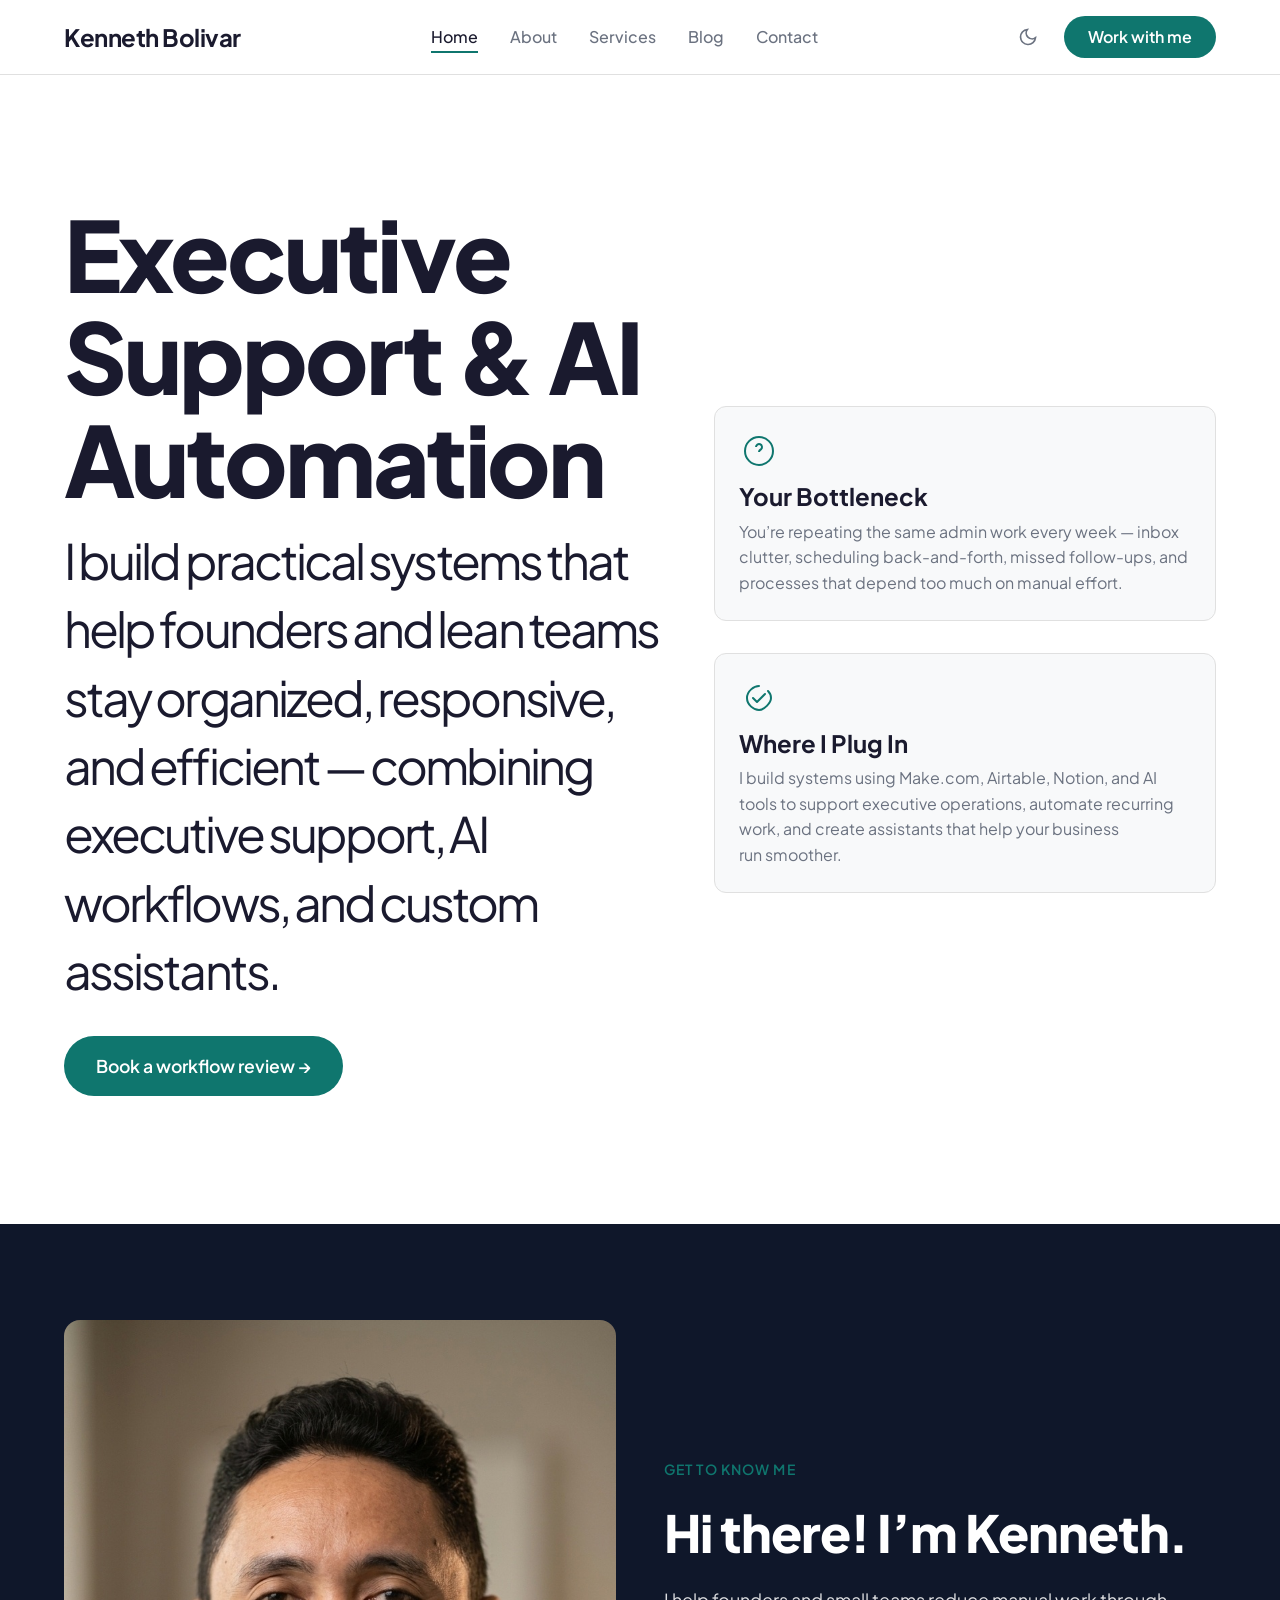
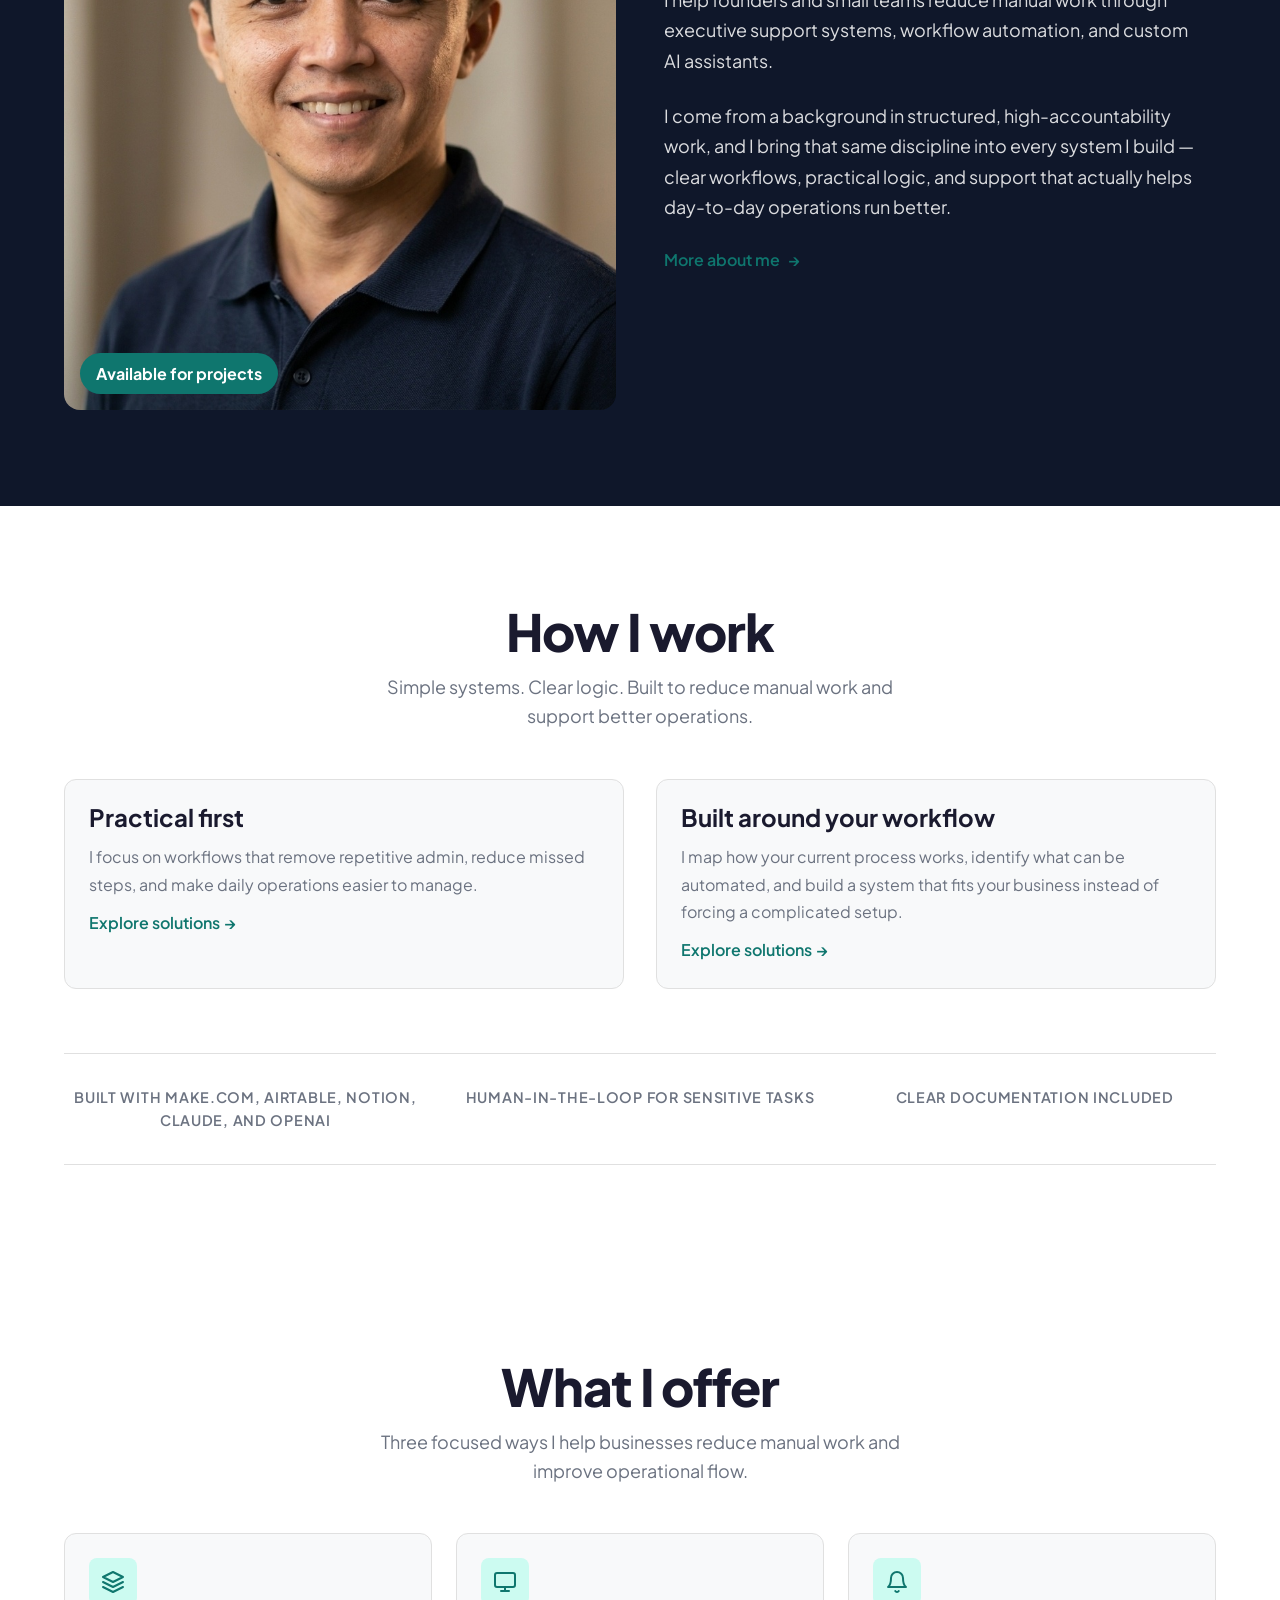
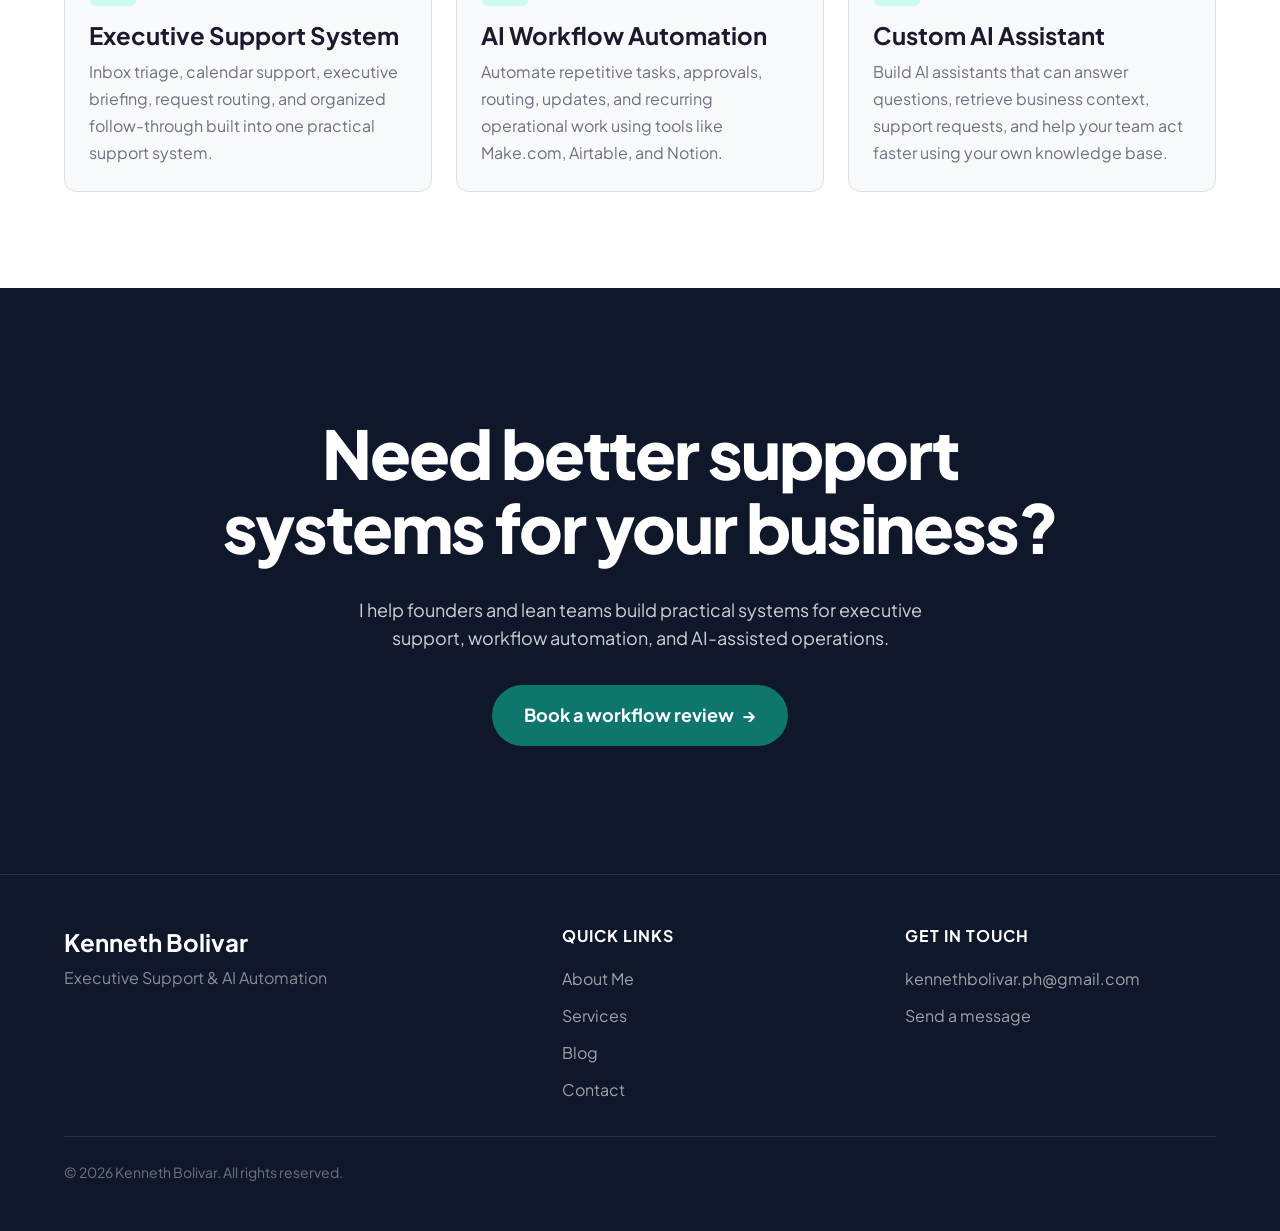
==== commit 1664f4c5: "Remove testimonials and insights sections Removed testimonials and insights sections from the index." ====
--- a/index.html
+++ b/index.html
@@ -208,70 +208,6 @@
   </div>
 </section>
 
-<!-- ===== SYSTEMS I'VE SHIPPED ===== -->
-<section class="testimonials">
-  <div class="container">
-    <h2 class="testimonials__heading fade-in">Systems I've shipped</h2>
-    <div class="testimonials__grid">
-      <div class="testimonial-card fade-in">
-        <div class="testimonial-card__stars">
-          <svg width="16" height="16" viewBox="0 0 24 24" fill="none" stroke="currentColor" stroke-width="2" stroke-linecap="round"><path d="M12 2L2 7l10 5 10-5-10-5z"/><path d="M2 17l10 5 10-5"/><path d="M2 12l10 5 10-5"/></svg>
-        </div>
-        <p class="testimonial-card__text">Smart inbox triage, calendar coordination, executive briefing prep, and request routing designed to protect time and improve responsiveness.</p>
-        <div class="testimonial-card__author">
-          <div class="testimonial-card__avatar" style="background:var(--color-primary);color:#fff">01</div>
-          <div>
-            <div class="testimonial-card__name">Executive Support System</div>
-            <div class="testimonial-card__role">Make.com + Airtable + AI tools</div>
-          </div>
-        </div>
-      </div>
-      <div class="testimonial-card fade-in">
-        <div class="testimonial-card__stars">
-          <svg width="16" height="16" viewBox="0 0 24 24" fill="none" stroke="currentColor" stroke-width="2" stroke-linecap="round"><rect x="2" y="3" width="20" height="14" rx="2"/><path d="M8 21h8M12 17v4"/></svg>
-        </div>
-        <p class="testimonial-card__text">Cross-platform automation for recurring tasks, status tracking, approvals, and operational handoffs with fewer manual steps.</p>
-        <div class="testimonial-card__author">
-          <div class="testimonial-card__avatar" style="background:var(--color-primary);color:#fff">02</div>
-          <div>
-            <div class="testimonial-card__name">AI Workflow Automation</div>
-            <div class="testimonial-card__role">Make.com + Airtable + Notion</div>
-          </div>
-        </div>
-      </div>
-      <div class="testimonial-card fade-in">
-        <div class="testimonial-card__stars">
-          <svg width="16" height="16" viewBox="0 0 24 24" fill="none" stroke="currentColor" stroke-width="2" stroke-linecap="round"><path d="M18 8A6 6 0 006 8c0 7-3 9-3 9h18s-3-2-3-9"/><path d="M13.73 21a2 2 0 01-3.46 0"/></svg>
-        </div>
-        <p class="testimonial-card__text">RAG-powered assistant for retrieving business context, answering questions, and supporting requests through a chat-based interface.</p>
-        <div class="testimonial-card__author">
-          <div class="testimonial-card__avatar" style="background:var(--color-primary);color:#fff">03</div>
-          <div>
-            <div class="testimonial-card__name">Custom AI Assistant</div>
-            <div class="testimonial-card__role">Make.com + Notion + OpenAI / Claude</div>
-          </div>
-        </div>
-      </div>
-    </div>
-  </div>
-</section>
-
-<!-- ===== INSIGHTS & MEDIA (The Neural Log) ===== -->
-<section class="about-intro" style="background: var(--color-bg-secondary); padding: 4rem 0;">
-  <div class="container">
-    <div style="max-width: 600px; margin: 0 auto; text-align: center;">
-      <span class="about-intro__label">Insights &amp; Media</span>
-      <h2 class="about-intro__heading">The Neural Log</h2>
-      <p class="about-intro__text">
-        A place where I share practical thoughts on AI, work, systems, and digital operations.
-      </p>
-      <a href="./blog.html" class="about-intro__link">
-        Explore the log <span aria-hidden="true">→</span>
-      </a>
-    </div>
-  </div>
-</section>
-
 <!-- ===== CTA ===== -->
 <section class="cta">
   <div class="container">
--- a/style.css
+++ b/style.css
@@ -58,9 +58,9 @@
   --color-surface: #f8f9fa;
   --color-surface-2: #f1f3f5;
   --color-border: #e0e0e0;
-  --color-text: #111827;
-  --color-text-muted: #374151;
-  --color-text-faint: #6b7280;
+  --color-text: #1a1a2e;
+  --color-text-muted: #6b7280;
+  --color-text-faint: #9ca3af;
   --color-text-inverse: #ffffff;
   --color-primary: #0f766e;
   --color-primary-hover: #0d5e58;
@@ -1211,1426 +1211,3 @@
 @keyframes revealFade {
   to { opacity: 1; }
 }
-
-/* Screen reader only */
-.sr-only {
-  position: absolute;
-  width: 1px;
-  height: 1px;
-  padding: 0;
-  margin: -1px;
-  overflow: hidden;
-  clip: rect(0, 0, 0, 0);
-  white-space: nowrap;
-  border: 0;
-}
-
-/* ===== AUTHOR BOX ===== */
-.article__author-box {
-  display: flex;
-  gap: 1.25rem;
-  align-items: flex-start;
-  padding: 1.5rem;
-  margin-top: 2.5rem;
-  border-radius: 12px;
-  background: var(--color-surface-alt, #f8f9fa);
-  border: 1px solid var(--color-border, #e5e7eb);
-}
-[data-theme="dark"] .article__author-box {
-  background: rgba(255,255,255,0.04);
-  border-color: rgba(255,255,255,0.08);
-}
-.article__author-avatar {
-  flex-shrink: 0;
-  width: 3rem;
-  height: 3rem;
-  border-radius: 50%;
-  background: var(--color-primary, #0d9488);
-  color: #fff;
-  display: flex;
-  align-items: center;
-  justify-content: center;
-  font-weight: 700;
-  font-size: 0.875rem;
-}
-.article__author-name {
-  font-weight: 700;
-  font-size: 1rem;
-  margin-bottom: 0.125rem;
-}
-.article__author-role {
-  font-size: 0.8125rem;
-  opacity: 0.6;
-  margin-bottom: 0.5rem;
-}
-.article__author-bio {
-  font-size: 0.875rem;
-  line-height: 1.6;
-  margin: 0;
-  opacity: 0.8;
-}
-
-/* ===== RELATED POSTS ===== */
-.article__related {
-  margin-top: 3rem;
-  padding-top: 2rem;
-  border-top: 1px solid var(--color-border, #e5e7eb);
-}
-[data-theme="dark"] .article__related {
-  border-top-color: rgba(255,255,255,0.08);
-}
-.article__related-heading {
-  font-size: 1.25rem;
-  font-weight: 700;
-  margin-bottom: 1.25rem;
-}
-.article__related-grid {
-  display: grid;
-  grid-template-columns: repeat(auto-fit, minmax(250px, 1fr));
-  gap: 1rem;
-}
-.related-post-card {
-  display: block;
-  padding: 1.25rem;
-  border-radius: 10px;
-  border: 1px solid var(--color-border, #e5e7eb);
-  text-decoration: none;
-  color: inherit;
-  transition: border-color 0.2s, box-shadow 0.2s;
-}
-.related-post-card:hover {
-  border-color: var(--color-primary, #0d9488);
-  box-shadow: 0 2px 8px rgba(0,0,0,0.06);
-}
-[data-theme="dark"] .related-post-card {
-  border-color: rgba(255,255,255,0.08);
-}
-[data-theme="dark"] .related-post-card:hover {
-  border-color: var(--color-primary, #0d9488);
-  box-shadow: 0 2px 8px rgba(0,0,0,0.3);
-}
-.related-post-card__category {
-  display: inline-block;
-  font-size: 0.6875rem;
-  font-weight: 600;
-  text-transform: uppercase;
-  letter-spacing: 0.05em;
-  color: var(--color-primary, #0d9488);
-  margin-bottom: 0.5rem;
-}
-.related-post-card__title {
-  font-size: 0.9375rem;
-  font-weight: 600;
-  line-height: 1.4;
-  margin: 0 0 0.375rem;
-}
-.related-post-card__excerpt {
-  font-size: 0.8125rem;
-  line-height: 1.5;
-  opacity: 0.65;
-  margin: 0;
-}
-
-/* ===== TABLE OF CONTENTS ===== */
-.article__toc {
-  margin: 1.5rem 0 2rem;
-  padding: 1.25rem 1.5rem;
-  border-radius: 10px;
-  background: var(--color-surface-alt, #f8f9fa);
-  border: 1px solid var(--color-border, #e5e7eb);
-}
-[data-theme="dark"] .article__toc {
-  background: rgba(255,255,255,0.04);
-  border-color: rgba(255,255,255,0.08);
-}
-.article__toc-title {
-  font-size: 0.875rem;
-  font-weight: 700;
-  text-transform: uppercase;
-  letter-spacing: 0.05em;
-  margin-bottom: 0.75rem;
-  opacity: 0.6;
-}
-.article__toc ol {
-  margin: 0;
-  padding-left: 1.25rem;
-}
-.article__toc li {
-  margin-bottom: 0.375rem;
-  font-size: 0.875rem;
-  line-height: 1.5;
-}
-.article__toc a {
-  color: inherit;
-  text-decoration: none;
-  opacity: 0.8;
-  transition: opacity 0.2s;
-}
-.article__toc a:hover {
-  opacity: 1;
-  color: var(--color-primary, #0d9488);
-}
-
-/* ===== BLOG PAGE ===== */
-.blog-page { padding-bottom: 0; }
-
-.section-kicker {
-  font-size: 0.75rem;
-  font-weight: 600;
-  text-transform: uppercase;
-  letter-spacing: 0.08em;
-  color: var(--color-primary, #0d9488);
-  margin-bottom: 0.75rem;
-}
-
-.blog-hero {
-  padding: 5rem 0 3rem;
-}
-.blog-hero h1 {
-  font-size: clamp(1.75rem, 4vw, 2.5rem);
-  font-weight: 800;
-  line-height: 1.2;
-  max-width: 700px;
-  margin-bottom: 1rem;
-}
-.blog-hero-text {
-  font-size: 1.0625rem;
-  line-height: 1.6;
-  opacity: 0.7;
-  max-width: 560px;
-}
-
-/* Featured post */
-.blog-featured { padding-bottom: 2.5rem; }
-.featured-post-card {
-  display: block;
-  padding: 2rem 2.25rem;
-  border-radius: 14px;
-  border: 1px solid var(--color-border, #e5e7eb);
-  text-decoration: none;
-  color: inherit;
-  transition: border-color 0.25s, box-shadow 0.25s;
-}
-.featured-post-card:hover {
-  border-color: var(--color-primary, #0d9488);
-  box-shadow: 0 4px 20px rgba(0,0,0,0.06);
-}
-[data-theme="dark"] .featured-post-card {
-  border-color: rgba(255,255,255,0.08);
-}
-[data-theme="dark"] .featured-post-card:hover {
-  border-color: var(--color-primary, #0d9488);
-  box-shadow: 0 4px 20px rgba(0,0,0,0.3);
-}
-.post-tag {
-  display: inline-block;
-  font-size: 0.6875rem;
-  font-weight: 700;
-  text-transform: uppercase;
-  letter-spacing: 0.06em;
-  background: var(--color-primary, #0d9488);
-  color: #fff;
-  padding: 0.2rem 0.6rem;
-  border-radius: 4px;
-  margin-bottom: 0.75rem;
-}
-.post-category {
-  font-size: 0.75rem;
-  font-weight: 600;
-  text-transform: uppercase;
-  letter-spacing: 0.06em;
-  color: var(--color-primary, #0d9488);
-  margin-bottom: 0.5rem;
-}
-.featured-post-copy h2 {
-  font-size: clamp(1.25rem, 3vw, 1.625rem);
-  font-weight: 700;
-  line-height: 1.3;
-  margin-bottom: 0.75rem;
-}
-.post-excerpt {
-  font-size: 0.9375rem;
-  line-height: 1.6;
-  opacity: 0.7;
-  margin-bottom: 1rem;
-}
-.post-meta {
-  display: flex;
-  gap: 1rem;
-  font-size: 0.8125rem;
-  opacity: 0.5;
-  margin-bottom: 0.75rem;
-}
-.post-link {
-  font-size: 0.875rem;
-  font-weight: 600;
-  color: var(--color-primary, #0d9488);
-}
-
-/* Blog grid */
-.blog-grid-section { padding: 1rem 0 3rem; }
-.blog-grid {
-  display: grid;
-  grid-template-columns: repeat(auto-fit, minmax(280px, 1fr));
-  gap: 1.25rem;
-}
-.blog-card-link {
-  display: block;
-  padding: 1.5rem;
-  border-radius: 12px;
-  border: 1px solid var(--color-border, #e5e7eb);
-  text-decoration: none;
-  color: inherit;
-  height: 100%;
-  transition: border-color 0.25s, box-shadow 0.25s;
-}
-.blog-card-link:hover {
-  border-color: var(--color-primary, #0d9488);
-  box-shadow: 0 2px 12px rgba(0,0,0,0.05);
-}
-[data-theme="dark"] .blog-card-link {
-  border-color: rgba(255,255,255,0.08);
-}
-[data-theme="dark"] .blog-card-link:hover {
-  border-color: var(--color-primary, #0d9488);
-  box-shadow: 0 2px 12px rgba(0,0,0,0.3);
-}
-.blog-card-body h3 {
-  font-size: 1.0625rem;
-  font-weight: 700;
-  line-height: 1.35;
-  margin-bottom: 0.5rem;
-}
-.blog-card-body .post-excerpt {
-  font-size: 0.8125rem;
-}
-
-/* Blog CTA */
-.blog-cta { padding: 2rem 0 4rem; }
-.blog-cta-box {
-  padding: 2.5rem;
-  border-radius: 14px;
-  background: var(--color-surface-alt, #f8f9fa);
-  border: 1px solid var(--color-border, #e5e7eb);
-  text-align: center;
-}
-[data-theme="dark"] .blog-cta-box {
-  background: rgba(255,255,255,0.04);
-  border-color: rgba(255,255,255,0.08);
-}
-.blog-cta-box h2 {
-  font-size: clamp(1.25rem, 3vw, 1.5rem);
-  font-weight: 700;
-  margin-bottom: 0.75rem;
-}
-.blog-cta-box > p:not(.section-kicker) {
-  font-size: 0.9375rem;
-  line-height: 1.6;
-  opacity: 0.7;
-  max-width: 480px;
-  margin: 0 auto 1.5rem;
-}
-.primary-btn {
-  display: inline-block;
-  padding: 0.75rem 1.75rem;
-  background: var(--color-primary, #0d9488);
-  color: #fff;
-  font-weight: 600;
-  font-size: 0.9375rem;
-  border-radius: 8px;
-  text-decoration: none;
-  transition: opacity 0.2s;
-}
-.primary-btn:hover { opacity: 0.9; }
-
-/* ===== BLOG PAGE — DARK THEME OVERRIDE ===== */
-.blog-page {
-  background: #0b0f19;
-  color: #f5f7fb;
-}
-
-.blog-hero,
-.blog-featured,
-.blog-grid-section,
-.blog-cta {
-  padding: 72px 0;
-}
-
-.blog-hero {
-  border-bottom: 1px solid rgba(255,255,255,0.08);
-}
-
-.blog-page .container {
-  width: min(1120px, calc(100% - 48px));
-  margin: 0 auto;
-}
-
-.blog-page .section-kicker {
-  display: inline-block;
-  margin-bottom: 16px;
-  font-size: 0.82rem;
-  font-weight: 700;
-  letter-spacing: 0.14em;
-  text-transform: uppercase;
-  color: #8fb4ff;
-}
-
-.blog-hero h1 {
-  max-width: 820px;
-  margin: 0 0 18px;
-  font-size: clamp(2.2rem, 5vw, 4.2rem);
-  line-height: 1.05;
-  letter-spacing: -0.03em;
-}
-
-.blog-hero-text {
-  max-width: 720px;
-  margin: 0;
-  font-size: 1.05rem;
-  line-height: 1.8;
-  color: rgba(245, 247, 251, 0.76);
-}
-
-.featured-post-card,
-.blog-card-link {
-  text-decoration: none;
-  color: inherit;
-  display: block;
-}
-
-.featured-post-card {
-  position: relative;
-  padding: 40px;
-  border: 1px solid rgba(255,255,255,0.08);
-  border-radius: 24px;
-  background:
-    radial-gradient(circle at top right, rgba(94, 120, 255, 0.18), transparent 35%),
-    linear-gradient(180deg, #121827 0%, #0f1522 100%);
-  box-shadow: 0 18px 50px rgba(0, 0, 0, 0.28);
-  transition: transform 0.25s ease, border-color 0.25s ease, box-shadow 0.25s ease;
-}
-
-.featured-post-card:hover {
-  transform: translateY(-4px);
-  border-color: rgba(143,180,255,0.35);
-  box-shadow: 0 24px 60px rgba(0, 0, 0, 0.34);
-}
-
-.post-tag {
-  display: inline-flex;
-  align-items: center;
-  padding: 8px 12px;
-  margin-bottom: 18px;
-  border-radius: 999px;
-  background: rgba(143,180,255,0.12);
-  color: #bcd1ff;
-  font-size: 0.78rem;
-  font-weight: 700;
-  text-transform: uppercase;
-  letter-spacing: 0.08em;
-}
-
-.post-category {
-  margin: 0 0 10px;
-  font-size: 0.88rem;
-  font-weight: 700;
-  color: #8fb4ff;
-  text-transform: uppercase;
-  letter-spacing: 0.08em;
-}
-
-.featured-post-card h2 {
-  margin: 0 0 14px;
-  max-width: 760px;
-  font-size: clamp(1.8rem, 3vw, 2.8rem);
-  line-height: 1.15;
-  letter-spacing: -0.02em;
-}
-
-.post-excerpt {
-  margin: 0 0 18px;
-  max-width: 760px;
-  color: rgba(245, 247, 251, 0.74);
-  line-height: 1.8;
-}
-
-.post-meta {
-  display: flex;
-  flex-wrap: wrap;
-  gap: 14px;
-  font-size: 0.92rem;
-  color: rgba(245, 247, 251, 0.58);
-}
-
-.post-link {
-  display: inline-block;
-  margin-top: 20px;
-  font-weight: 700;
-  color: #ffffff;
-}
-
-.blog-grid {
-  display: grid;
-  grid-template-columns: repeat(3, minmax(0, 1fr));
-  gap: 24px;
-}
-
-.blog-card {
-  height: 100%;
-}
-
-.blog-card-link {
-  height: 100%;
-  padding: 28px;
-  border: 1px solid rgba(255,255,255,0.08);
-  border-radius: 22px;
-  background: linear-gradient(180deg, #111827 0%, #0d1320 100%);
-  transition: transform 0.25s ease, border-color 0.25s ease, box-shadow 0.25s ease;
-}
-
-.blog-card-link:hover {
-  transform: translateY(-4px);
-  border-color: rgba(143,180,255,0.28);
-  box-shadow: 0 18px 45px rgba(0,0,0,0.28);
-}
-
-.blog-card h3 {
-  margin: 0 0 14px;
-  font-size: 1.32rem;
-  line-height: 1.3;
-  letter-spacing: -0.02em;
-}
-
-.blog-cta-box {
-  padding: 40px;
-  border: 1px solid rgba(255,255,255,0.08);
-  border-radius: 24px;
-  background: linear-gradient(180deg, #111827 0%, #0d1320 100%);
-  text-align: left;
-}
-
-.blog-cta-box h2 {
-  margin: 0 0 14px;
-  font-size: clamp(1.8rem, 3vw, 2.7rem);
-  line-height: 1.15;
-}
-
-.blog-cta-box p {
-  max-width: 720px;
-  margin: 0 0 22px;
-  line-height: 1.8;
-  color: rgba(245, 247, 251, 0.74);
-}
-
-.blog-page .primary-btn {
-  display: inline-flex;
-  align-items: center;
-  justify-content: center;
-  padding: 14px 20px;
-  border-radius: 999px;
-  background: #ffffff;
-  color: #0b0f19;
-  text-decoration: none;
-  font-weight: 700;
-  transition: transform 0.2s ease, opacity 0.2s ease;
-}
-
-.blog-page .primary-btn:hover {
-  transform: translateY(-2px);
-  opacity: 0.94;
-}
-
-@media (max-width: 980px) {
-  .blog-grid {
-    grid-template-columns: 1fr 1fr;
-  }
-}
-
-@media (max-width: 680px) {
-  .blog-hero,
-  .blog-featured,
-  .blog-grid-section,
-  .blog-cta {
-    padding: 52px 0;
-  }
-
-  .featured-post-card,
-  .blog-card-link,
-  .blog-cta-box {
-    padding: 24px;
-    border-radius: 18px;
-  }
-
-  .blog-grid {
-    grid-template-columns: 1fr;
-  }
-
-  .blog-page .container {
-    width: min(1120px, calc(100% - 32px));
-  }
-}
-
-/* ===== POST PAGE — DARK EDITORIAL LAYOUT ===== */
-.post-page {
-  background: #0b0f19;
-  color: #f5f7fb;
-}
-
-.post-shell {
-  width: min(1120px, calc(100% - 48px));
-  margin: 0 auto;
-}
-
-.post-hero {
-  padding: 72px 0 36px;
-  border-bottom: 1px solid rgba(255,255,255,0.08);
-}
-
-.back-link {
-  display: inline-flex;
-  align-items: center;
-  gap: 8px;
-  margin-bottom: 32px;
-  color: rgba(245,247,251,0.72);
-  text-decoration: none;
-  font-weight: 600;
-}
-
-.back-link:hover {
-  color: #fff;
-}
-
-.post-hero-inner {
-  max-width: 820px;
-}
-
-.post-title {
-  margin: 0 0 18px;
-  font-size: clamp(2.3rem, 5vw, 4.3rem);
-  line-height: 1.04;
-  letter-spacing: -0.03em;
-}
-
-.post-intro {
-  margin: 20px 0 0;
-  max-width: 760px;
-  font-size: 1.05rem;
-  line-height: 1.8;
-  color: rgba(245,247,251,0.76);
-}
-
-.post-layout-section {
-  padding: 48px 0 72px;
-}
-
-.post-layout {
-  display: grid;
-  grid-template-columns: 280px minmax(0, 1fr);
-  gap: 40px;
-  align-items: start;
-}
-
-.post-sidebar {
-  position: sticky;
-  top: 110px;
-}
-
-.toc-card {
-  padding: 24px;
-  border: 1px solid rgba(255,255,255,0.08);
-  border-radius: 22px;
-  background: linear-gradient(180deg, #111827 0%, #0d1320 100%);
-}
-
-.toc-title {
-  margin: 0 0 16px;
-  font-size: 0.95rem;
-  font-weight: 700;
-  color: #fff;
-}
-
-.toc-nav {
-  display: grid;
-  gap: 12px;
-}
-
-.toc-nav a {
-  color: rgba(245,247,251,0.68);
-  text-decoration: none;
-  line-height: 1.5;
-  font-size: 0.95rem;
-}
-
-.toc-nav a:hover {
-  color: #8fb4ff;
-}
-
-.post-article {
-  min-width: 0;
-}
-
-.post-article > p,
-.post-article li {
-  font-size: 1.05rem;
-  line-height: 1.9;
-  color: rgba(245,247,251,0.84);
-}
-
-.post-article h2 {
-  margin: 52px 0 18px;
-  font-size: clamp(1.6rem, 3vw, 2.3rem);
-  line-height: 1.2;
-  letter-spacing: -0.02em;
-}
-
-.post-article h3 {
-  margin: 0 0 10px;
-  font-size: 1.15rem;
-  line-height: 1.35;
-}
-
-.featured-quote {
-  margin: 0 0 32px;
-  padding: 28px 28px 24px;
-  border-left: 4px solid #8fb4ff;
-  border-radius: 18px;
-  background: rgba(143,180,255,0.08);
-}
-
-.featured-quote p {
-  margin: 0 0 12px;
-  font-size: 1.15rem;
-  line-height: 1.8;
-  color: #f5f7fb;
-}
-
-.featured-quote cite {
-  color: rgba(245,247,251,0.66);
-  font-style: normal;
-}
-
-.callout-grid {
-  display: grid;
-  grid-template-columns: repeat(2, minmax(0, 1fr));
-  gap: 18px;
-  margin-top: 24px;
-}
-
-.callout-card {
-  padding: 22px;
-  border: 1px solid rgba(255,255,255,0.08);
-  border-radius: 20px;
-  background: linear-gradient(180deg, #111827 0%, #0d1320 100%);
-}
-
-.callout-card p {
-  margin: 0;
-  color: rgba(245,247,251,0.72);
-  line-height: 1.75;
-}
-
-.post-steps {
-  margin: 20px 0 0;
-  padding-left: 22px;
-}
-
-.post-steps li + li {
-  margin-top: 12px;
-}
-
-.faq-list {
-  display: grid;
-  gap: 18px;
-  margin-top: 20px;
-}
-
-.faq-item {
-  padding: 22px;
-  border: 1px solid rgba(255,255,255,0.08);
-  border-radius: 20px;
-  background: linear-gradient(180deg, #111827 0%, #0d1320 100%);
-}
-
-.faq-item p {
-  margin: 0;
-  color: rgba(245,247,251,0.74);
-  line-height: 1.8;
-}
-
-.post-cta {
-  margin-top: 56px;
-  padding: 32px;
-  border: 1px solid rgba(255,255,255,0.08);
-  border-radius: 24px;
-  background:
-    radial-gradient(circle at top right, rgba(94,120,255,0.16), transparent 35%),
-    linear-gradient(180deg, #121827 0%, #0f1522 100%);
-}
-
-.author-box {
-  display: flex;
-  gap: 18px;
-  align-items: flex-start;
-  margin-top: 32px;
-  padding: 28px;
-  border: 1px solid rgba(255,255,255,0.08);
-  border-radius: 24px;
-  background: linear-gradient(180deg, #111827 0%, #0d1320 100%);
-}
-
-.author-avatar {
-  width: 58px;
-  height: 58px;
-  border-radius: 50%;
-  display: grid;
-  place-items: center;
-  background: rgba(143,180,255,0.14);
-  color: #d9e5ff;
-  font-weight: 800;
-  flex-shrink: 0;
-}
-
-.author-copy h3 {
-  margin: 0 0 6px;
-  font-size: 1.15rem;
-}
-
-.author-role {
-  margin: 0 0 10px;
-  color: #8fb4ff;
-  font-weight: 600;
-}
-
-.author-copy p:last-child {
-  margin: 0;
-  color: rgba(245,247,251,0.72);
-  line-height: 1.8;
-}
-
-.related-posts {
-  padding: 0 0 72px;
-}
-
-.section-heading {
-  margin-bottom: 26px;
-}
-
-@media (max-width: 980px) {
-  .post-layout {
-    grid-template-columns: 1fr;
-  }
-
-  .post-sidebar {
-    position: static;
-  }
-
-  .callout-grid {
-    grid-template-columns: 1fr;
-  }
-}
-
-@media (max-width: 680px) {
-  .post-shell {
-    width: min(1120px, calc(100% - 32px));
-  }
-
-  .post-hero {
-    padding: 56px 0 28px;
-  }
-
-  .toc-card,
-  .callout-card,
-  .faq-item,
-  .post-cta,
-  .author-box {
-    padding: 22px;
-    border-radius: 18px;
-  }
-
-  .author-box {
-    flex-direction: column;
-  }
-}
-
-/* ===== POST ARTICLE SPACING FIXES ===== */
-
-/* Paragraph spacing — breathing room between blocks */
-.post-article > p + p {
-  margin-top: 24px;
-}
-
-/* First paragraph after heading */
-.post-article h2 + p {
-  margin-top: 20px;
-}
-
-/* Space below paragraphs before next heading */
-.post-article > p {
-  margin-bottom: 0;
-  margin-top: 0;
-}
-
-/* General paragraph flow */
-.post-article > p:not(:first-child) {
-  margin-top: 22px;
-}
-
-/* Heading spacing — more air above, tighter below */
-.post-article h2:first-of-type {
-  margin-top: 0;
-}
-
-/* Callout grid gap from heading */
-.post-article h2 + .callout-grid {
-  margin-top: 28px;
-}
-
-/* Callout card inner spacing */
-.callout-card h3 {
-  margin-bottom: 8px;
-}
-
-/* Ordered list (post-steps) breathing */
-.post-steps li {
-  padding-left: 4px;
-  line-height: 1.8;
-}
-
-.post-steps li + li {
-  margin-top: 16px;
-}
-
-/* FAQ item internal spacing */
-.faq-item h3 {
-  margin-bottom: 10px;
-  font-size: 1.05rem;
-  color: #f5f7fb;
-}
-
-/* FAQ list gap from heading */
-.post-article h2 + .faq-list {
-  margin-top: 24px;
-}
-
-/* Post CTA internal spacing */
-.post-cta .section-kicker {
-  margin-bottom: 12px;
-}
-.post-cta h2 {
-  margin-top: 0;
-  margin-bottom: 16px;
-  font-size: clamp(1.5rem, 3vw, 2rem);
-}
-.post-cta > p:not(.section-kicker) {
-  margin-top: 0;
-  margin-bottom: 24px;
-}
-
-/* Author box inner spacing */
-.author-copy > p {
-  margin-top: 0;
-}
-
-/* Featured quote — add space after it */
-.featured-quote + p {
-  margin-top: 28px;
-}
-
-/* Related posts section top padding */
-.related-posts {
-  padding-top: 48px;
-}
-
-/* Post meta spacing from title */
-.post-hero .post-meta {
-  margin-top: 16px;
-  margin-bottom: 0;
-}
-
-/* ===== DEFINITIVE POST ARTICLE SPACING — OVERRIDES ALL ===== */
-.post-page .post-article > p {
-  margin: 0 0 24px !important;
-}
-
-.post-page .post-article > h2 {
-  margin: 56px 0 22px !important;
-}
-
-.post-page .post-article > h2:first-of-type {
-  margin-top: 0 !important;
-}
-
-.post-page .post-article > h3 {
-  margin: 32px 0 12px !important;
-}
-
-.post-page .post-article > blockquote + p {
-  margin-top: 32px !important;
-}
-
-.post-page .post-article > ol,
-.post-page .post-article > ul {
-  margin: 8px 0 32px !important;
-}
-
-.post-page .post-article .post-steps li + li {
-  margin-top: 18px !important;
-}
-
-.post-page .post-article .callout-grid {
-  margin: 28px 0 8px !important;
-}
-
-.post-page .post-article .faq-list {
-  margin: 24px 0 8px !important;
-}
-
-.post-page .post-article .faq-item h3 {
-  margin: 0 0 12px !important;
-}
-
-.post-page .post-article .post-cta {
-  margin-top: 64px !important;
-}
-
-.post-page .post-article .post-cta h2 {
-  margin: 0 0 16px !important;
-  font-size: clamp(1.5rem, 3vw, 2rem) !important;
-}
-
-.post-page .post-article .post-cta > p:not(.section-kicker) {
-  margin: 0 0 24px !important;
-}
-
-.post-page .post-article .author-box {
-  margin-top: 40px !important;
-}
-
-/* ===== MEDIUM-INSPIRED READING EXPERIENCE ===== */
-
-/* Narrow the article column for comfortable reading */
-.post-page .post-article {
-  max-width: 680px;
-}
-
-/* Body text — larger, more generous line height */
-.post-page .post-article > p,
-.post-page .post-article li {
-  font-size: 1.175rem !important;
-  line-height: 2 !important;
-  color: rgba(245,247,251,0.86) !important;
-  letter-spacing: 0.005em;
-}
-
-/* Each paragraph is a breathing block */
-.post-page .post-article > p {
-  margin: 0 0 32px !important;
-}
-
-/* Short standalone paragraphs (like "You've felt it, haven't you?") get extra drama */
-.post-page .post-article > blockquote + p {
-  margin-top: 40px !important;
-}
-
-/* Section headings — big breathing room above */
-.post-page .post-article > h2 {
-  margin: 72px 0 24px !important;
-  font-size: clamp(1.7rem, 3.2vw, 2.4rem) !important;
-  line-height: 1.18 !important;
-  letter-spacing: -0.025em;
-  color: #f5f7fb;
-}
-
-.post-page .post-article > h2:first-of-type {
-  margin-top: 8px !important;
-}
-
-/* H3 inside callouts/FAQ — tighter */
-.post-page .post-article h3 {
-  font-size: 1.125rem !important;
-  line-height: 1.4 !important;
-  margin: 0 0 12px !important;
-}
-
-/* Featured quote — more presence */
-.post-page .featured-quote {
-  margin: 0 0 40px !important;
-  padding: 32px 32px 28px !important;
-}
-
-.post-page .featured-quote p {
-  font-size: 1.25rem !important;
-  line-height: 1.85 !important;
-}
-
-.post-page .featured-quote cite {
-  font-size: 0.95rem;
-}
-
-/* Callout cards — more inner breathing room */
-.post-page .callout-card {
-  padding: 26px !important;
-}
-
-.post-page .callout-card p {
-  font-size: 1.05rem !important;
-  line-height: 1.8 !important;
-}
-
-/* Callout grid distance from heading */
-.post-page .callout-grid {
-  margin: 32px 0 16px !important;
-}
-
-/* Ordered list steps */
-.post-page .post-steps {
-  margin: 12px 0 36px !important;
-  padding-left: 24px !important;
-}
-
-.post-page .post-steps li {
-  font-size: 1.175rem !important;
-  padding-left: 6px;
-}
-
-.post-page .post-steps li + li {
-  margin-top: 20px !important;
-}
-
-/* FAQ items — more padding, clearer separation */
-.post-page .faq-list {
-  margin: 28px 0 16px !important;
-  gap: 20px !important;
-}
-
-.post-page .faq-item {
-  padding: 26px !important;
-}
-
-.post-page .faq-item h3 {
-  font-size: 1.1rem !important;
-  margin-bottom: 14px !important;
-}
-
-.post-page .faq-item p {
-  font-size: 1.05rem !important;
-  line-height: 1.85 !important;
-}
-
-/* CTA — generous breathing */
-.post-page .post-cta {
-  margin-top: 72px !important;
-  padding: 36px !important;
-}
-
-.post-page .post-cta .section-kicker {
-  margin-bottom: 14px;
-}
-
-.post-page .post-cta h2 {
-  margin: 0 0 18px !important;
-}
-
-.post-page .post-cta > p:not(.section-kicker) {
-  font-size: 1.05rem !important;
-  line-height: 1.85 !important;
-  margin: 0 0 28px !important;
-}
-
-/* Author box — generous */
-.post-page .author-box {
-  margin-top: 48px !important;
-  padding: 32px !important;
-}
-
-.post-page .author-copy > p:last-child {
-  font-size: 1rem !important;
-  line-height: 1.85 !important;
-}
-
-/* Related posts — clear section break */
-.post-page .related-posts {
-  padding-top: 56px !important;
-  border-top: 1px solid rgba(255,255,255,0.06);
-}
-
-/* ==========================================================
-   LIGHT MODE OVERRIDE — Blog Page + Post Page
-   ========================================================== */
-
-/* --- Blog index page --- */
-.blog-page {
-  background: var(--color-bg) !important;
-  color: var(--color-text) !important;
-}
-
-.blog-page .section-kicker {
-  color: var(--color-primary) !important;
-}
-
-.blog-hero {
-  border-bottom-color: var(--color-border) !important;
-}
-
-.blog-hero h1 { color: var(--color-text) !important; }
-
-.blog-hero-text {
-  color: var(--color-text-muted) !important;
-}
-
-.featured-post-card {
-  background: var(--color-surface) !important;
-  border-color: var(--color-border) !important;
-  box-shadow: 0 8px 30px rgba(0,0,0,0.06) !important;
-}
-.featured-post-card:hover {
-  border-color: var(--color-primary) !important;
-  box-shadow: 0 12px 40px rgba(0,0,0,0.1) !important;
-  transform: translateY(-4px);
-}
-
-.post-tag {
-  background: var(--color-primary-light) !important;
-  color: var(--color-primary) !important;
-}
-
-.post-category {
-  color: var(--color-primary) !important;
-}
-
-.featured-post-card h2,
-.blog-card h3 {
-  color: var(--color-text) !important;
-}
-
-.post-excerpt {
-  color: var(--color-text-muted) !important;
-}
-
-.post-meta {
-  color: var(--color-text-faint) !important;
-}
-
-.post-link {
-  color: var(--color-primary) !important;
-}
-
-.blog-card-link {
-  background: var(--color-surface) !important;
-  border-color: var(--color-border) !important;
-}
-.blog-card-link:hover {
-  border-color: var(--color-primary) !important;
-  box-shadow: 0 8px 24px rgba(0,0,0,0.08) !important;
-  transform: translateY(-4px);
-}
-
-.blog-cta-box {
-  background: var(--color-surface) !important;
-  border-color: var(--color-border) !important;
-}
-.blog-cta-box h2 { color: var(--color-text) !important; }
-.blog-cta-box p { color: var(--color-text-muted) !important; }
-
-.blog-page .primary-btn {
-  background: var(--color-primary) !important;
-  color: #fff !important;
-}
-.blog-page .primary-btn:hover { opacity: 0.9; }
-
-/* --- Post / article page --- */
-.post-page {
-  background: var(--color-bg) !important;
-  color: var(--color-text) !important;
-}
-
-.post-hero {
-  border-bottom-color: var(--color-border) !important;
-}
-
-.back-link {
-  color: var(--color-text-muted) !important;
-}
-.back-link:hover {
-  color: var(--color-text) !important;
-}
-
-.post-title { color: var(--color-text) !important; }
-.post-hero .post-category { color: var(--color-primary) !important; }
-.post-hero .post-meta { color: var(--color-text-faint) !important; }
-
-.post-intro {
-  color: var(--color-text-muted) !important;
-}
-
-/* TOC sidebar */
-.toc-card {
-  background: var(--color-surface) !important;
-  border-color: var(--color-border) !important;
-}
-.toc-title { color: var(--color-text) !important; }
-.toc-nav a { color: var(--color-text-muted) !important; }
-.toc-nav a:hover { color: var(--color-primary) !important; }
-
-/* Article body */
-.post-page .post-article > p,
-.post-page .post-article li {
-  color: var(--color-text-muted) !important;
-}
-
-.post-page .post-article h2 {
-  color: var(--color-text) !important;
-}
-
-.post-page .post-article h3 {
-  color: var(--color-text) !important;
-}
-
-/* Blockquote */
-.post-page .featured-quote {
-  border-left-color: var(--color-primary) !important;
-  background: var(--color-primary-light) !important;
-}
-.post-page .featured-quote p {
-  color: var(--color-text) !important;
-}
-.post-page .featured-quote cite {
-  color: var(--color-text-faint) !important;
-}
-
-/* Callout cards */
-.post-page .callout-card {
-  background: var(--color-surface) !important;
-  border-color: var(--color-border) !important;
-}
-.post-page .callout-card h3 { color: var(--color-text) !important; }
-.post-page .callout-card p { color: var(--color-text-muted) !important; }
-
-/* FAQ items */
-.post-page .faq-item {
-  background: var(--color-surface) !important;
-  border-color: var(--color-border) !important;
-}
-.post-page .faq-item h3 { color: var(--color-text) !important; }
-.post-page .faq-item p { color: var(--color-text-muted) !important; }
-
-/* CTA */
-.post-page .post-cta {
-  background: var(--color-surface) !important;
-  border-color: var(--color-border) !important;
-}
-.post-page .post-cta .section-kicker { color: var(--color-primary) !important; }
-.post-page .post-cta h2 { color: var(--color-text) !important; }
-.post-page .post-cta p { color: var(--color-text-muted) !important; }
-.post-page .primary-btn {
-  background: var(--color-primary) !important;
-  color: #fff !important;
-}
-
-/* Author box */
-.post-page .author-box {
-  background: var(--color-surface) !important;
-  border-color: var(--color-border) !important;
-}
-.post-page .author-avatar {
-  background: var(--color-primary-light) !important;
-  color: var(--color-primary) !important;
-}
-.post-page .author-copy h3 { color: var(--color-text) !important; }
-.post-page .author-role { color: var(--color-primary) !important; }
-.post-page .author-copy p:last-child { color: var(--color-text-muted) !important; }
-
-/* Related posts */
-.post-page .related-posts {
-  border-top-color: var(--color-border) !important;
-}
-.post-page .section-heading h2 { color: var(--color-text) !important; }
-.post-page .blog-card-link {
-  background: var(--color-surface) !important;
-  border-color: var(--color-border) !important;
-}
-.post-page .blog-card-link:hover {
-  border-color: var(--color-primary) !important;
-  box-shadow: 0 8px 24px rgba(0,0,0,0.08) !important;
-}
-.post-page .blog-card h3 { color: var(--color-text) !important; }
-.post-page .blog-card .post-excerpt { color: var(--color-text-muted) !important; }
-
-/* Remove dark-mode-specific selectors that may conflict */
-[data-theme="dark"] .article__author-box,
-[data-theme="dark"] .article__related,
-[data-theme="dark"] .related-post-card,
-[data-theme="dark"] .article__toc,
-[data-theme="dark"] .featured-post-card,
-[data-theme="dark"] .blog-card-link,
-[data-theme="dark"] .blog-cta-box {
-  background: var(--color-surface) !important;
-  border-color: var(--color-border) !important;
-}
-
-/* ===== DARKER TEXT FOR READING COMFORT ===== */
-.post-page .post-article > p,
-.post-page .post-article li {
-  color: #374151 !important;
-}
-
-.post-page .post-article h2 {
-  color: #111827 !important;
-}
-
-.post-page .post-article h3 {
-  color: #1f2937 !important;
-}
-
-.post-page .post-intro {
-  color: #4b5563 !important;
-}
-
-.post-page .featured-quote p {
-  color: #1f2937 !important;
-}
-
-.post-page .featured-quote cite {
-  color: #6b7280 !important;
-}
-
-.post-page .callout-card p {
-  color: #4b5563 !important;
-}
-
-.post-page .faq-item p {
-  color: #4b5563 !important;
-}
-
-.post-page .faq-item h3 {
-  color: #1f2937 !important;
-}
-
-.post-page .post-cta p:not(.section-kicker) {
-  color: #4b5563 !important;
-}
-
-.post-page .author-copy p:last-child {
-  color: #4b5563 !important;
-}
-
-.toc-nav a {
-  color: #6b7280 !important;
-}
-.toc-nav a:hover {
-  color: var(--color-primary) !important;
-}
-
-/* Blog index page text */
-.blog-page .post-excerpt {
-  color: #4b5563 !important;
-}
-
-.blog-page .featured-post-card h2,
-.blog-page .blog-card h3 {
-  color: #111827 !important;
-}
-
-.blog-cta-box p {
-  color: #4b5563 !important;
-}
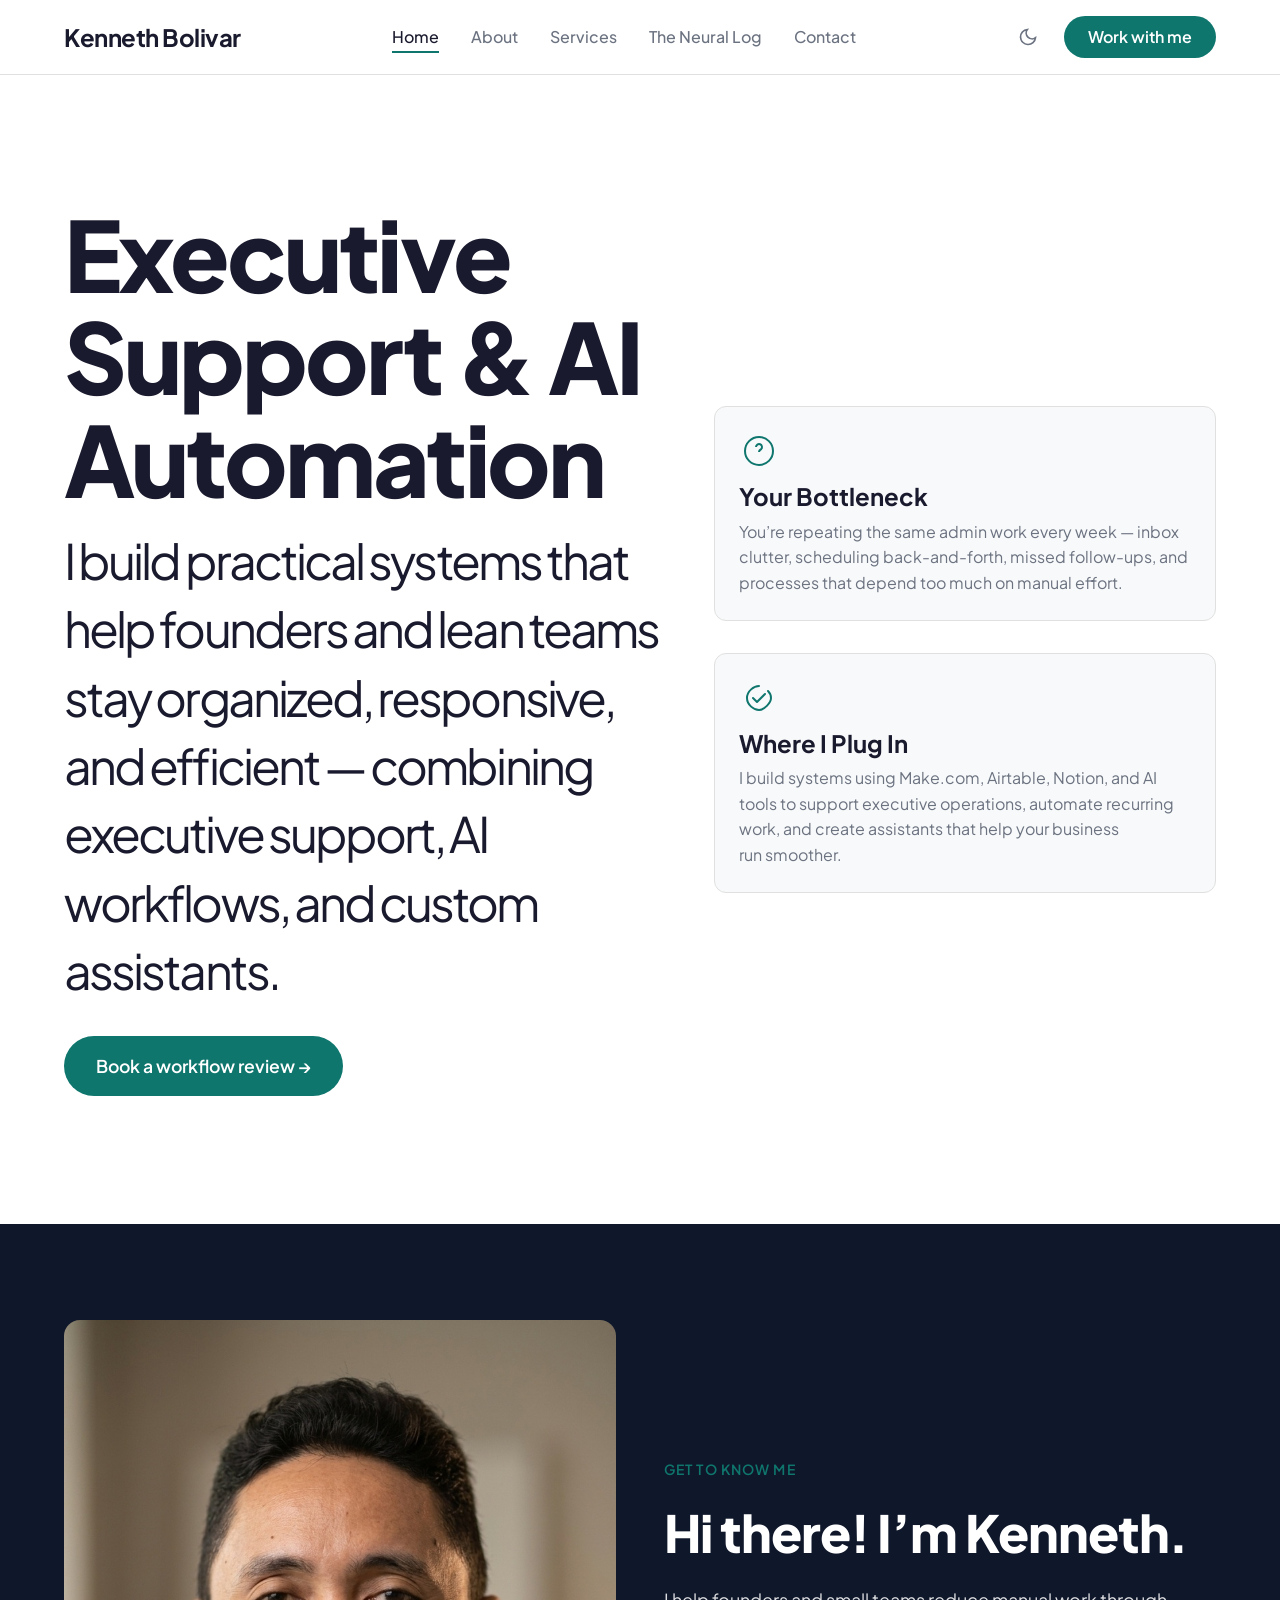
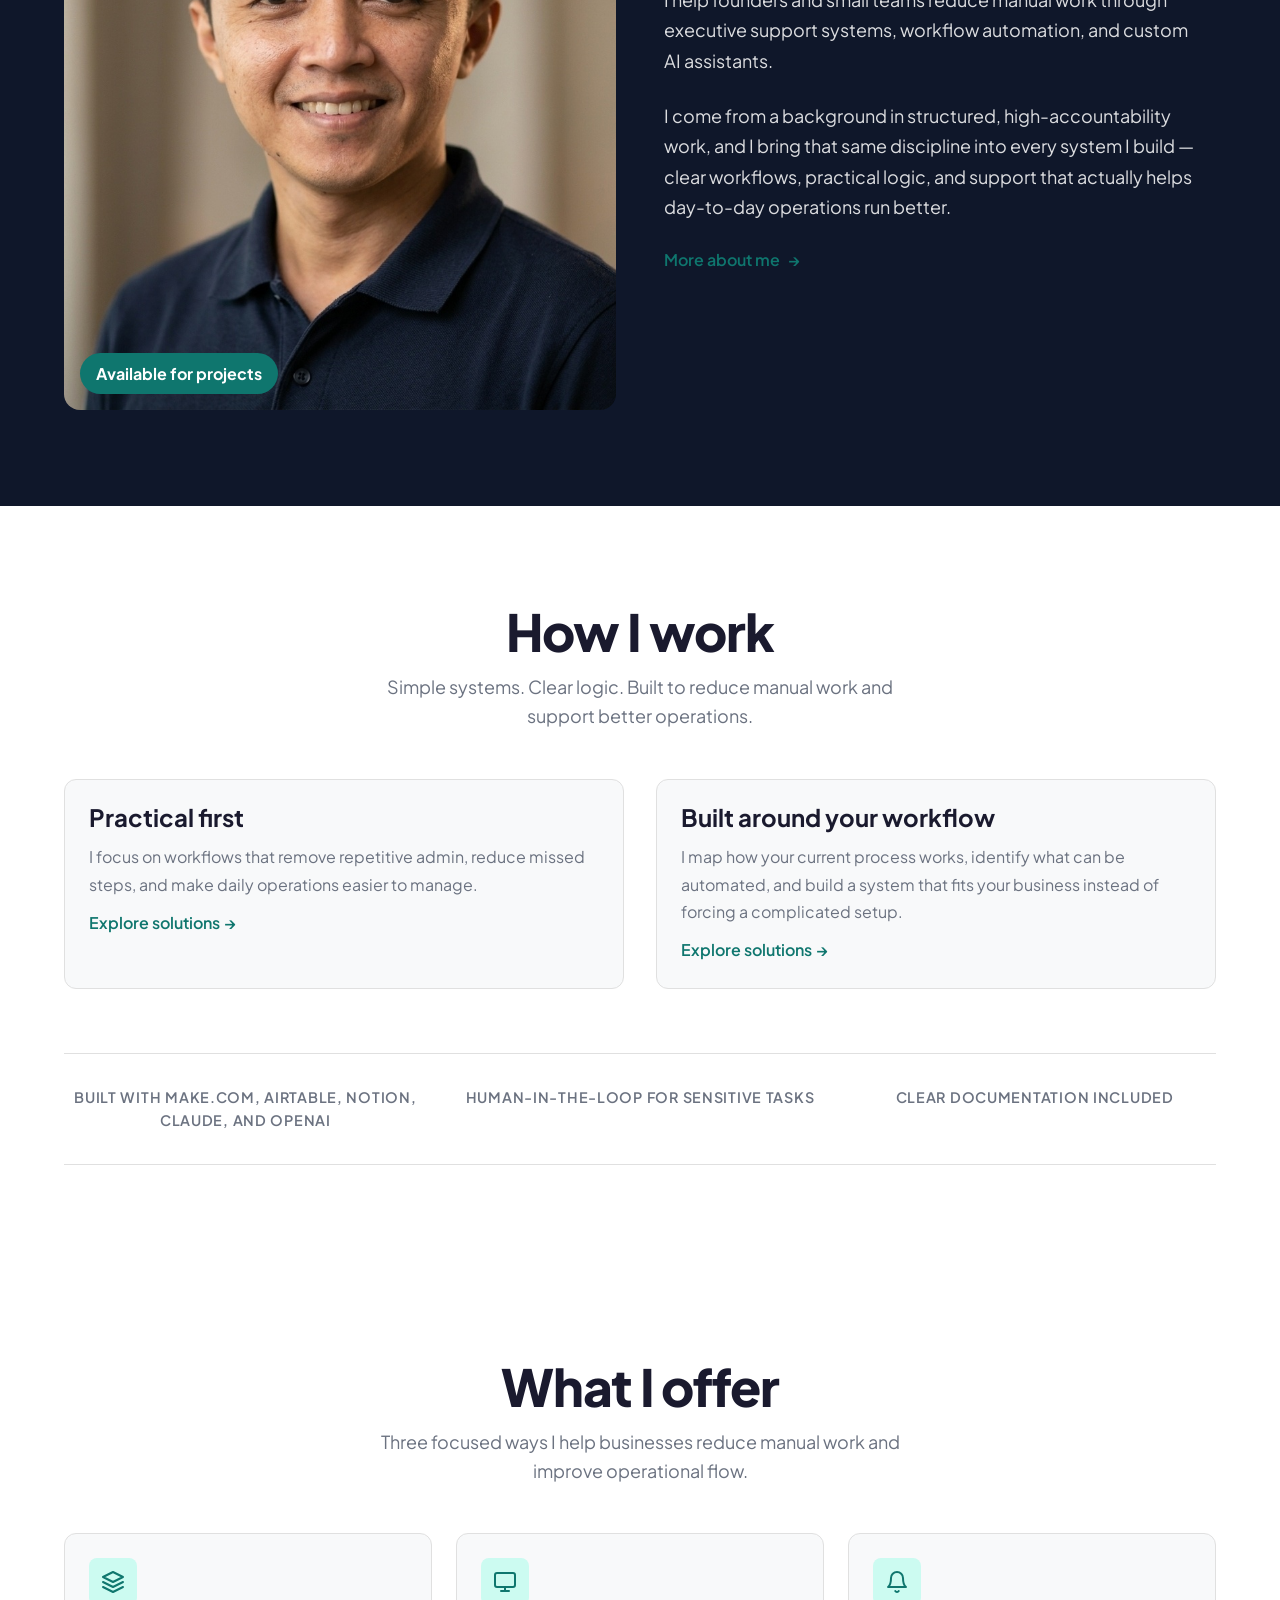
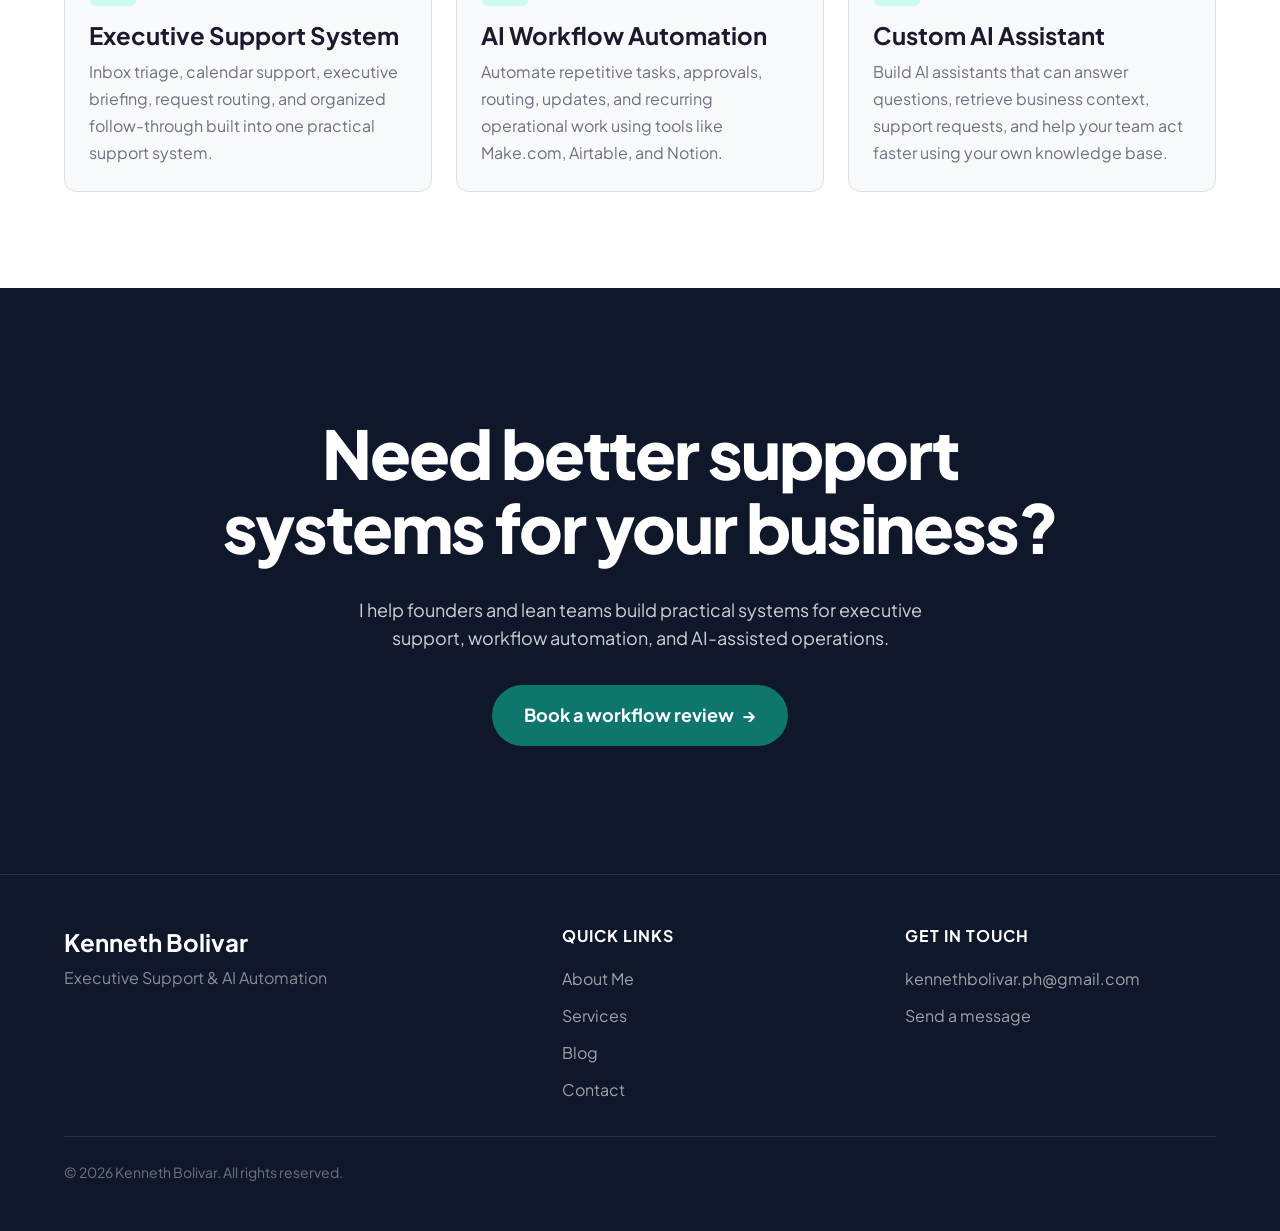
==== commit 51ea1187: "Update job title and blog link in index.html" ====
--- a/index.html
+++ b/index.html
@@ -25,7 +25,7 @@
   "@context": "https://schema.org",
   "@type": "Person",
   "name": "Kenneth Bolivar",
-  "jobTitle": "Executive Support & AI Automation Specialist",
+  "jobTitle": "Executive Support & AI Automation",
   "url": "https://kennethbolivar.cv",
   "email": "kennethbolivar.ph@gmail.com",
   "address": {
@@ -53,7 +53,7 @@
       <li><a href="./index.html" class="nav__link nav__link--active">Home</a></li>
       <li><a href="./about.html" class="nav__link">About</a></li>
       <li><a href="./services.html" class="nav__link">Services</a></li>
-      <li><a href="./blog.html" class="nav__link">Blog</a></li>
+      <li><a href="./blog.html" class="nav__link">The Neural Log</a></li>
       <li><a href="./contact.html" class="nav__link">Contact</a></li>
     </ul>
     <div class="nav__actions">
--- a/style.css
+++ b/style.css
@@ -52,7 +52,8 @@
   --content-wide: 1200px;
 }
 
-/* ===== LIGHT MODE (Default) ===== */
+/* ===== LIGHT MODE (Absolute Default) ===== */
+/* Applied globally to the root, ensuring a clean, structured baseline */
 :root, [data-theme="light"] {
   --color-bg: #ffffff;
   --color-surface: #f8f9fa;
@@ -71,7 +72,8 @@
   --color-dark-surface: #1e293b;
 }
 
-/* ===== DARK MODE ===== */
+/* ===== DARK MODE (Explicit Toggle Only) ===== */
+/* Only triggers when javascript explicitly adds data-theme="dark" to the HTML tag */
 [data-theme="dark"] {
   --color-bg: #0f172a;
   --color-surface: #1e293b;
@@ -1196,6 +1198,132 @@
   }
 }
 
+/* ===== BLOG PAGE STYLES ===== */
+.blog-page {
+  padding-bottom: var(--space-16);
+}
+
+/* Badges & Meta */
+.badge {
+  display: inline-block;
+  padding: var(--space-1) var(--space-3);
+  border-radius: var(--radius-full);
+  font-size: var(--text-xs);
+  font-weight: 700;
+  text-transform: uppercase;
+  letter-spacing: 0.05em;
+}
+.badge--primary {
+  background: var(--color-primary);
+  color: #ffffff;
+}
+.category {
+  font-size: var(--text-xs);
+  font-weight: 600;
+  color: var(--color-primary);
+  text-transform: uppercase;
+  letter-spacing: 0.05em;
+}
+
+/* Featured Card */
+.blog-featured {
+  margin-bottom: var(--space-12);
+}
+.featured-card {
+  display: block;
+  background: var(--color-surface);
+  border: 1px solid var(--color-border);
+  border-radius: var(--radius-xl);
+  padding: clamp(var(--space-6), 5vw, var(--space-12));
+  text-decoration: none;
+  transition: transform var(--transition-interactive), box-shadow var(--transition-interactive);
+}
+.featured-card:hover {
+  transform: translateY(-4px);
+  box-shadow: var(--shadow-lg);
+  border-color: var(--color-primary);
+}
+.card-meta {
+  display: flex;
+  align-items: center;
+  gap: var(--space-4);
+  margin-bottom: var(--space-4);
+}
+.featured-card__title {
+  font-family: var(--font-display);
+  font-size: var(--text-2xl);
+  font-weight: 800;
+  color: var(--color-text);
+  margin-bottom: var(--space-4);
+  line-height: 1.2;
+}
+.featured-card__excerpt {
+  font-size: var(--text-base);
+  color: var(--color-text-muted);
+  line-height: 1.7;
+  max-width: 800px;
+  margin-bottom: var(--space-6);
+}
+
+/* Standard Grid */
+.blog-grid {
+  display: grid;
+  grid-template-columns: repeat(auto-fit, minmax(300px, 1fr));
+  gap: var(--space-6);
+}
+.blog-card {
+  display: flex;
+  height: 100%;
+}
+.blog-card__link {
+  display: flex;
+  flex-direction: column;
+  background: var(--color-surface);
+  border: 1px solid var(--color-border);
+  border-radius: var(--radius-lg);
+  padding: var(--space-8);
+  text-decoration: none;
+  width: 100%;
+  transition: transform var(--transition-interactive), box-shadow var(--transition-interactive);
+}
+.blog-card__link:hover {
+  transform: translateY(-4px);
+  box-shadow: var(--shadow-md);
+  border-color: var(--color-primary);
+}
+.blog-card__body {
+  display: flex;
+  flex-direction: column;
+  flex: 1;
+}
+.blog-card__title {
+  font-size: var(--text-lg);
+  font-weight: 700;
+  color: var(--color-text);
+  margin-top: var(--space-2);
+  margin-bottom: var(--space-3);
+  line-height: 1.3;
+}
+.blog-card__excerpt {
+  font-size: var(--text-sm);
+  color: var(--color-text-muted);
+  line-height: 1.6;
+  margin-bottom: var(--space-6);
+  flex: 1;
+}
+
+/* Shared Footer for Cards */
+.card-footer {
+  display: flex;
+  align-items: center;
+  gap: var(--space-4);
+  font-size: var(--text-xs);
+  color: var(--color-text-faint);
+  font-weight: 500;
+  border-top: 1px solid var(--color-border);
+  padding-top: var(--space-4);
+}
+
 /* ===== SCROLL REVEAL ===== */
 .fade-in {
   opacity: 1;
